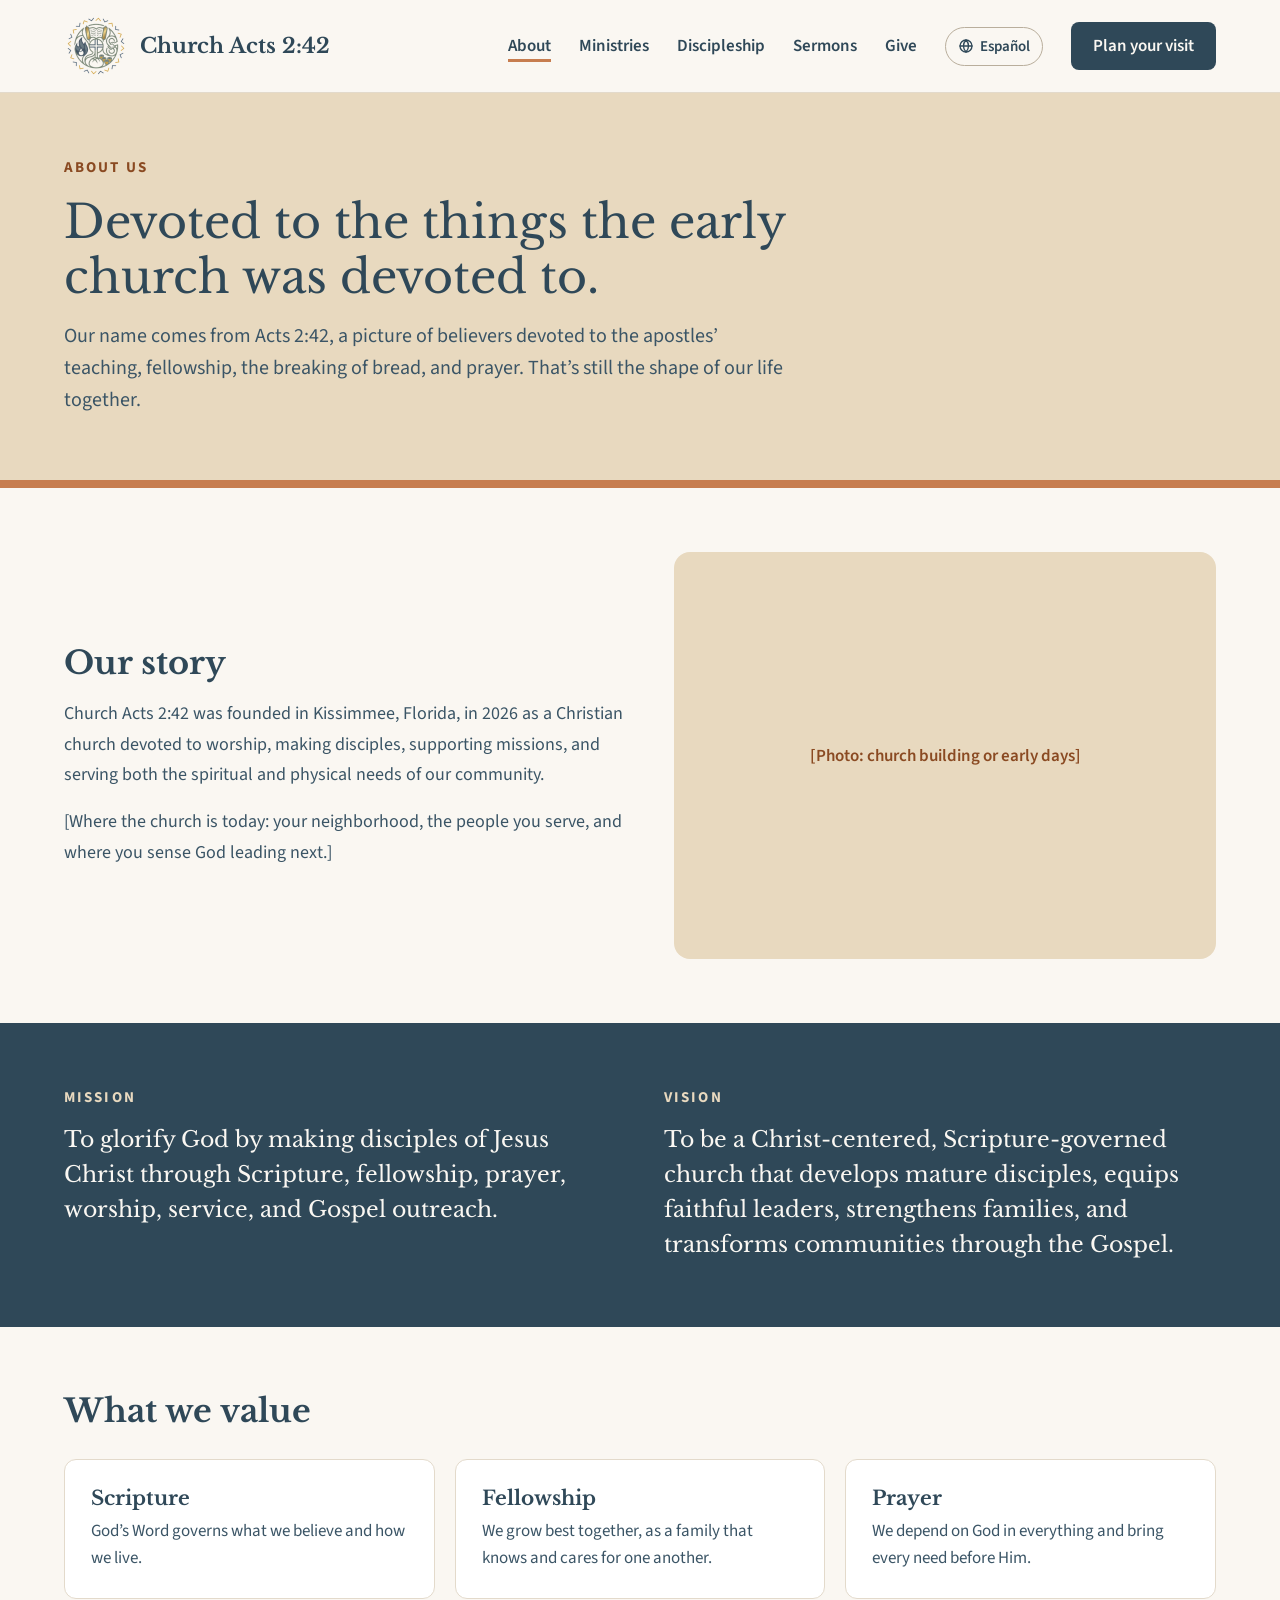
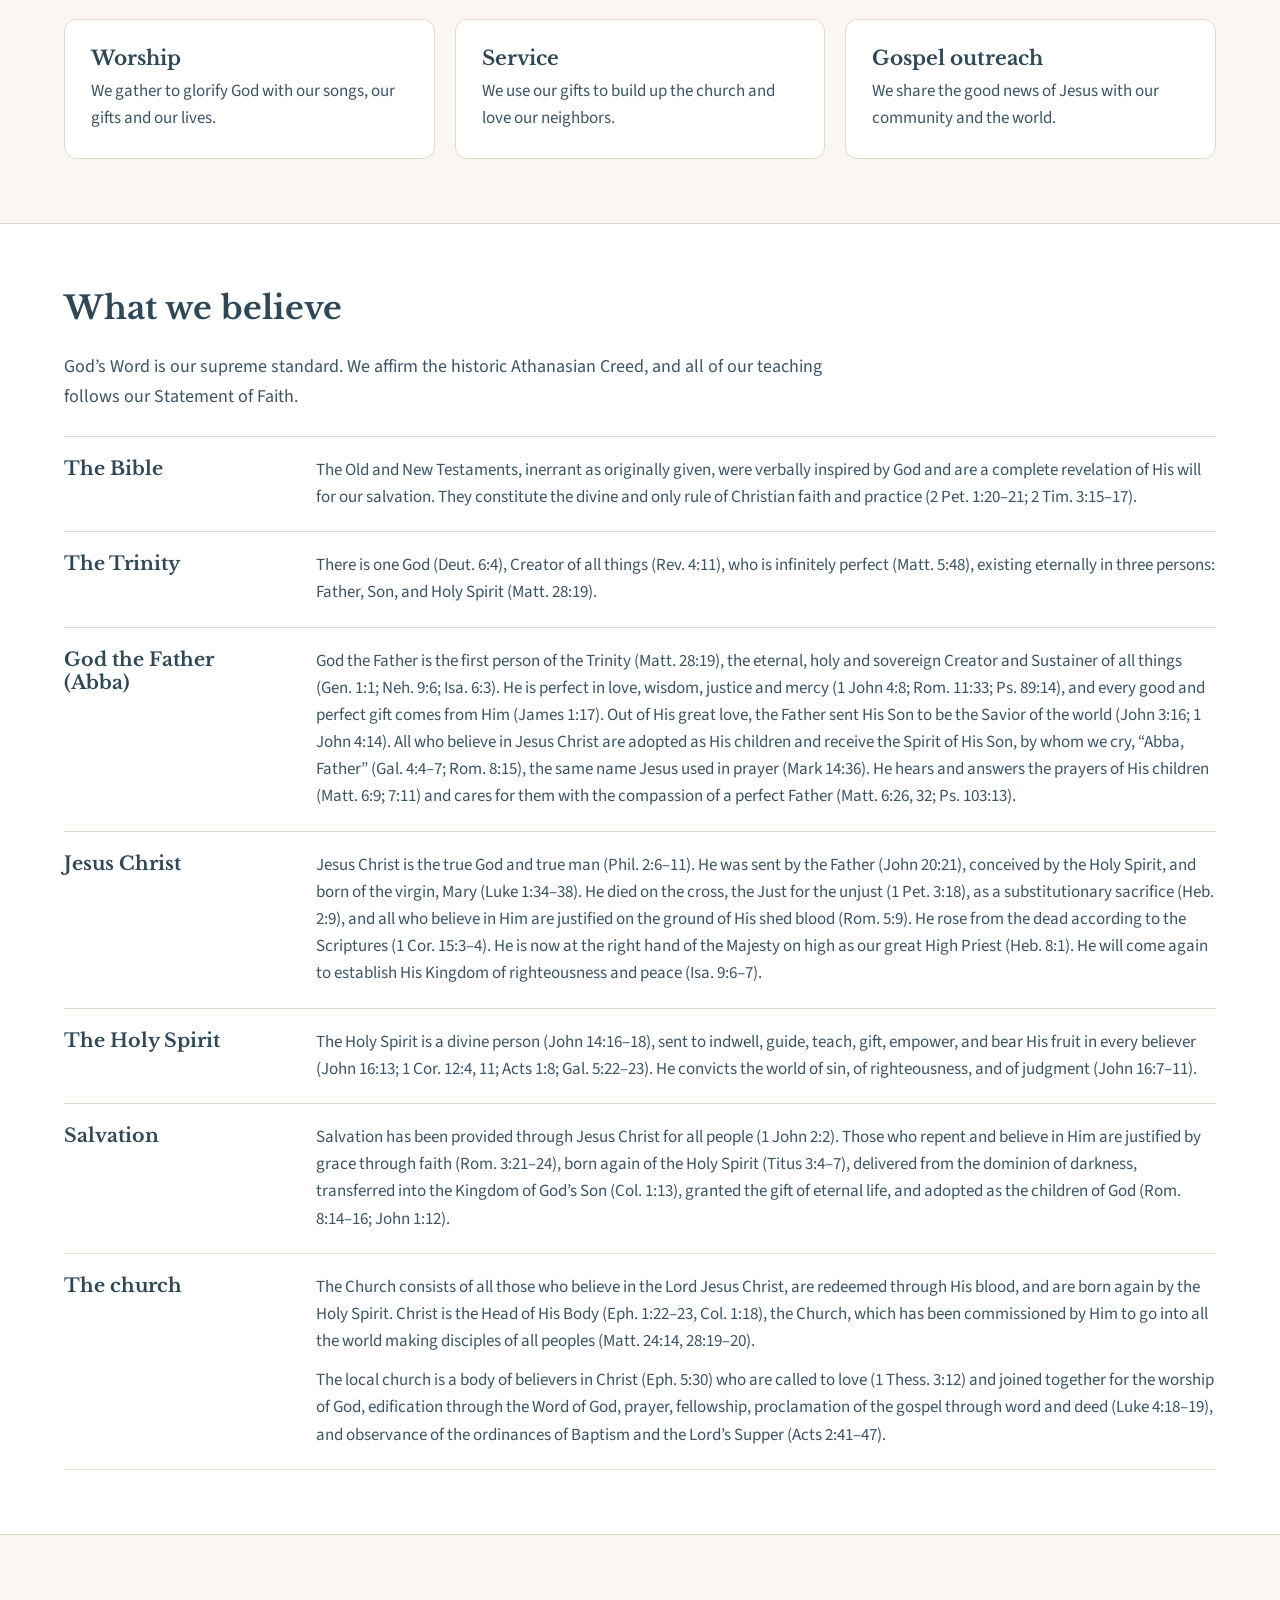
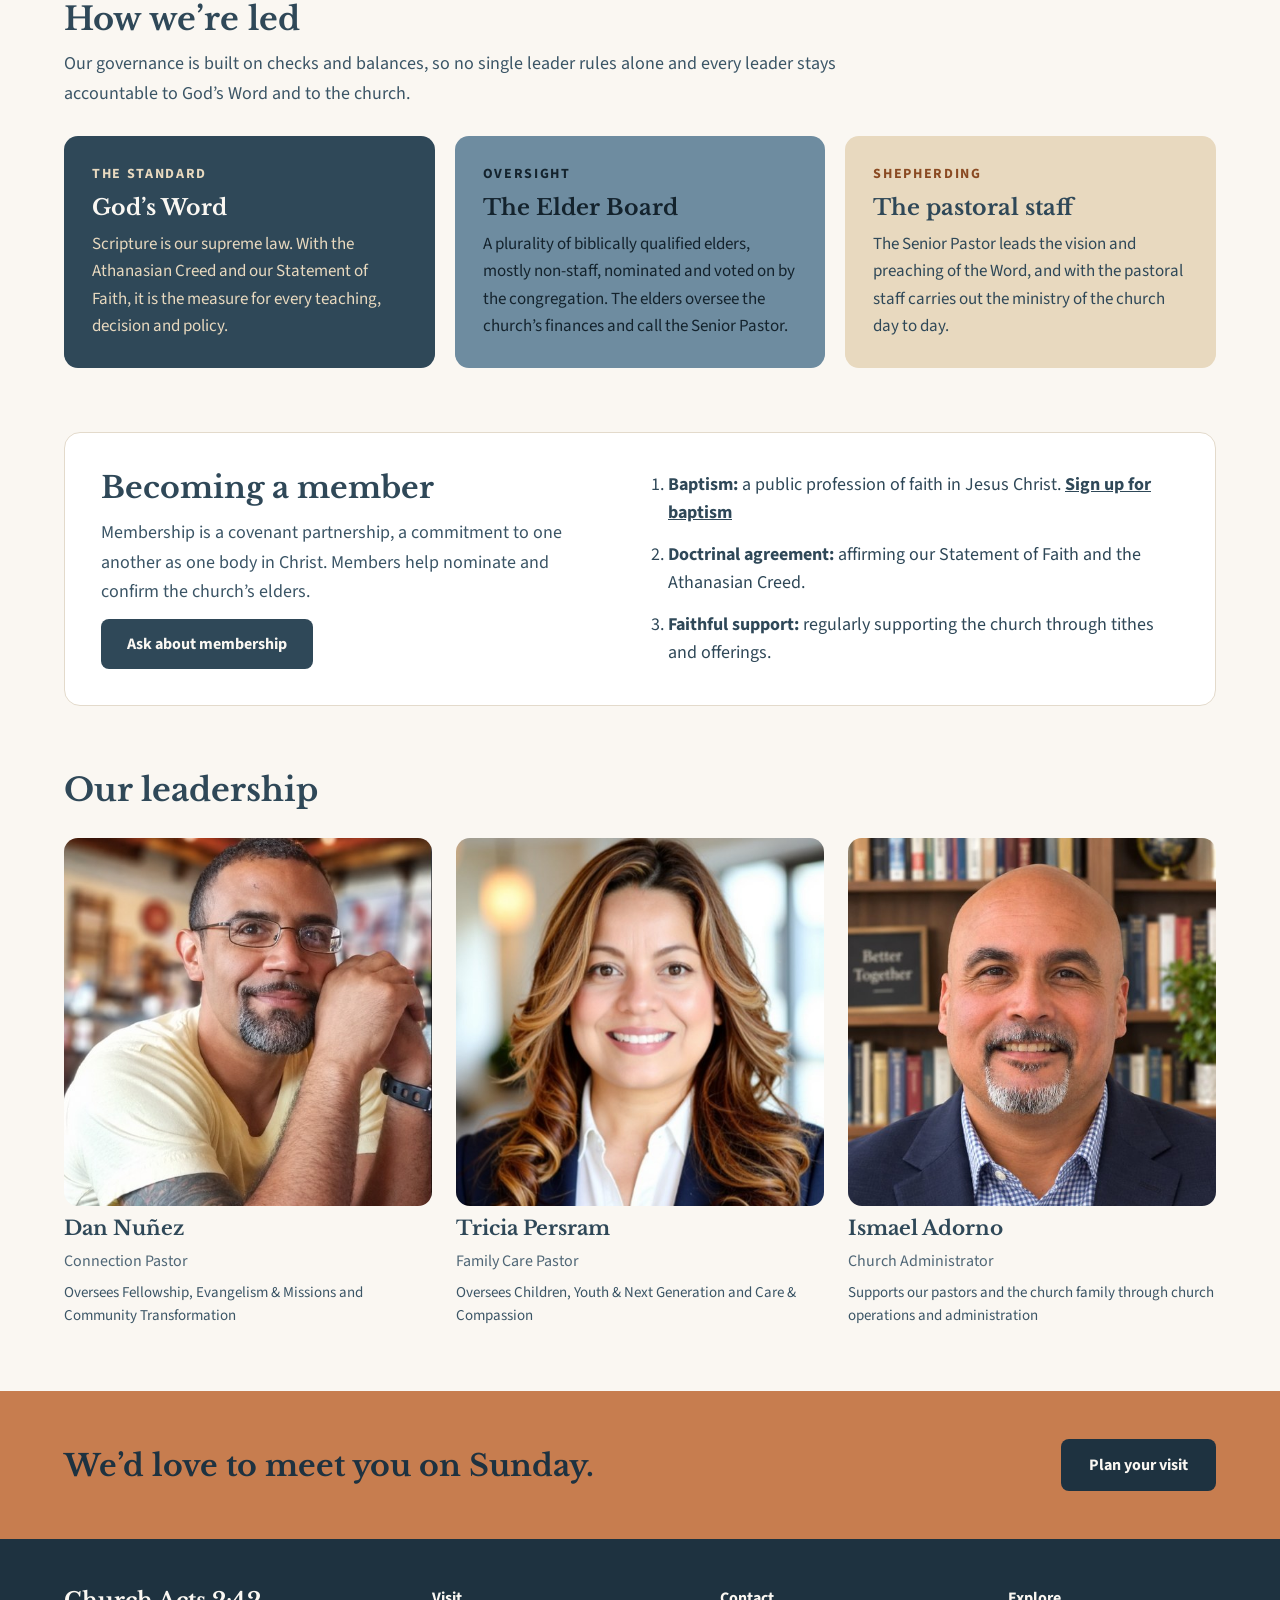
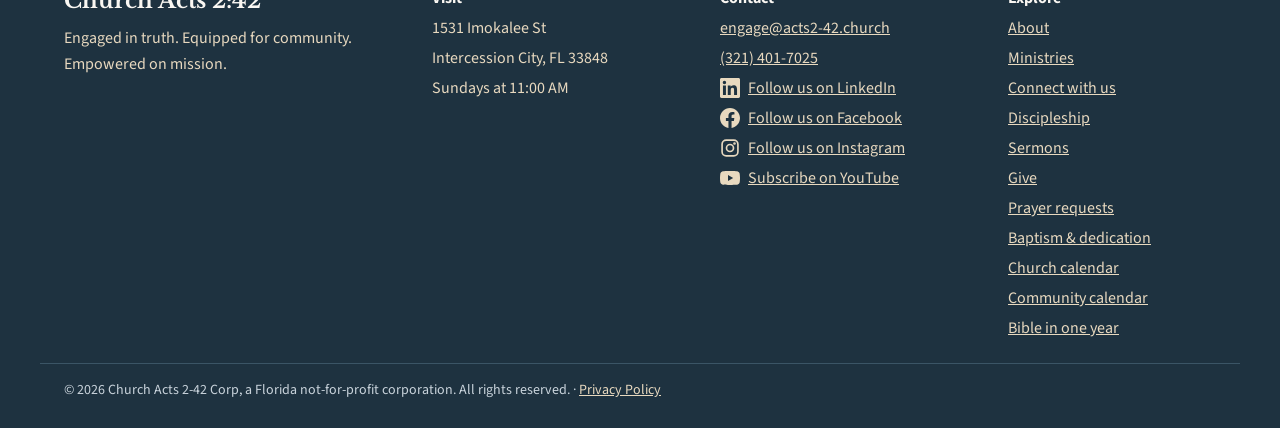
==== about.html @ d2e12adf "Add Community Calendar page with embedded Google Calendar; link from home and footers Co-Authored-By" ====
<!doctype html>
<html lang="en">
<head>
<meta charset="utf-8">
<title>About | Church Acts 2:42</title>
<meta name="viewport" content="width=device-width, initial-scale=1">
<meta name="description" content="Church Acts 2:42 is a Christ-centered, Scripture-governed church in Intercession City, Florida. Join us Sundays at 11:00 AM at 1531 Imokalee St.">
<link rel="icon" type="image/png" href="assets/logo-icon.png">
<meta property="og:title" content="Church Acts 2:42">
<meta property="og:description" content="Church Acts 2:42 is a Christ-centered, Scripture-governed church in Intercession City, Florida. Join us Sundays at 11:00 AM at 1531 Imokalee St.">
<meta property="og:image" content="https://acts2-42.church/assets/logo.png">
<link rel="stylesheet" href="https://fonts.googleapis.com/css2?family=Libre+Baskerville:ital,wght@0,400;0,700;1,400&amp;family=Source+Sans+3:wght@400;600;700&amp;display=swap">
<style>
body{margin:0;background:#FAF7F2}
a{color:#2F4858}a:hover{color:#1E3240}
</style>
<link rel="stylesheet" href="assets/site.css">

</head>
<body>
<div style="width: 100%; background: #FAF7F2; font-family: 'Source Sans 3', sans-serif; color: #2F4858">

  <header style="background: #FAF7F2; border-bottom: 1px solid #E3DACB">
    <div style="max-width: 1200px; margin: 0 auto; padding: 14px 24px; display: flex; flex-wrap: wrap; align-items: center; justify-content: space-between; gap: 16px">
      <a href="index.html" style="display: flex; align-items: center; gap: 12px; text-decoration: none">
        <img src="assets/logo-icon.png" alt="" style="width: 64px; height: 64px">
        <span style="font-family: 'Libre Baskerville', serif; font-size: 21px; font-weight: 700; color: #2F4858">Church Acts 2:42</span>
      </a>
      <nav aria-label="Main" style="display: flex; flex-wrap: wrap; align-items: center; gap: 8px 28px; font-size: 17px; font-weight: 600">
        <a href="about.html" aria-current="page" style="text-decoration: underline; text-decoration-color: #C77D4F; text-decoration-thickness: 3px; text-underline-offset: 8px; padding: 10px 0">About</a>
        <a href="ministries.html" style="text-decoration: none; padding: 10px 0">Ministries</a>
        <a href="discipleship.html" style="text-decoration: none; padding: 10px 0">Discipleship</a>
        <a href="sermons.html" style="text-decoration: none; padding: 10px 0">Sermons</a>
        <a href="give.html" style="text-decoration: none; padding: 10px 0">Give</a>
        <a href="es.html" lang="es" hreflang="es" aria-label="Ver este sitio en español" style="display: inline-flex; align-items: center; gap: 6px; text-decoration: none; padding: 8px 12px; border: 1px solid #B9AE9C; border-radius: 999px; font-size: 15px"><svg aria-hidden="true" width="16" height="16" viewBox="0 0 24 24" fill="none" stroke="#2F4858" stroke-width="2" stroke-linecap="round"><circle cx="12" cy="12" r="9"></circle><path d="M3 12h18M12 3c2.5 2.7 3.8 5.7 3.8 9s-1.3 6.3-3.8 9c-2.5-2.7-3.8-5.7-3.8-9S9.5 5.7 12 3z"></path></svg>Español</a>
        <a href="visit.html" style="text-decoration: none; background: #2F4858; color: #FAF7F2; padding: 12px 22px; border-radius: 8px">Plan your visit</a>
      </nav>
    </div>
  </header>

  <section style="background: #E8D9BF">
    <div style="max-width: 1200px; margin: 0 auto; padding: 64px 24px; display: flex; flex-direction: column; gap: 16px">
      <span style="font-size: 15px; font-weight: 700; letter-spacing: 0.14em; text-transform: uppercase; color: #8A4A22">About us</span>
      <h1 style="margin: 0; font-family: 'Libre Baskerville', serif; font-weight: 400; font-size: 46px; line-height: 1.2; max-width: 820px">Devoted to the things the early church was devoted to.</h1>
      <p style="margin: 0; font-size: 20px; line-height: 1.6; color: #3B5566; max-width: 720px">Our name comes from Acts 2:42, a picture of believers devoted to the apostles’ teaching, fellowship, the breaking of bread, and prayer. That’s still the shape of our life together.</p>
    </div>
  </section>
  <div style="height: 8px; background: #C77D4F"></div>

  <section style="max-width: 1200px; margin: 0 auto; padding: 64px 24px; display: flex; flex-wrap: wrap; gap: 48px; align-items: center">
    <div style="flex: 1 1 460px; display: flex; flex-direction: column; gap: 16px">
      <h2 style="margin: 0; font-family: 'Libre Baskerville', serif; font-size: 32px">Our story</h2>
      <p style="margin: 0; font-size: 18px; line-height: 1.7; color: #3B5566">Church Acts 2:42 was founded in Kissimmee, Florida, in 2026 as a Christian church devoted to worship, making disciples, supporting missions, and serving both the spiritual and physical needs of our community.</p>
      <p style="margin: 0; font-size: 18px; line-height: 1.7; color: #3B5566">[Where the church is today: your neighborhood, the people you serve, and where you sense God leading next.]</p>
    </div>
    <div style="flex: 1 1 440px; aspect-ratio: 4 / 3; background: #E8D9BF; border-radius: 16px; display: flex; align-items: center; justify-content: center; color: #8A4A22; font-weight: 600; font-size: 17px">[Photo: church building or early days]</div>
  </section>

  <section style="background: #2F4858">
    <div style="max-width: 1200px; margin: 0 auto; padding: 64px 24px; display: flex; flex-wrap: wrap; gap: 48px">
      <div style="flex: 1 1 440px; display: flex; flex-direction: column; gap: 14px">
        <span style="font-size: 15px; font-weight: 700; letter-spacing: 0.14em; text-transform: uppercase; color: #E8D9BF">Mission</span>
        <p style="margin: 0; font-family: 'Libre Baskerville', serif; font-size: 22px; line-height: 1.6; color: #FAF7F2">To glorify God by making disciples of Jesus Christ through Scripture, fellowship, prayer, worship, service, and Gospel outreach.</p>
      </div>
      <div style="flex: 1 1 440px; display: flex; flex-direction: column; gap: 14px">
        <span style="font-size: 15px; font-weight: 700; letter-spacing: 0.14em; text-transform: uppercase; color: #E8D9BF">Vision</span>
        <p style="margin: 0; font-family: 'Libre Baskerville', serif; font-size: 22px; line-height: 1.6; color: #FAF7F2">To be a Christ-centered, Scripture-governed church that develops mature disciples, equips faithful leaders, strengthens families, and transforms communities through the Gospel.</p>
      </div>
    </div>
  </section>

  <section style="max-width: 1200px; margin: 0 auto; padding: 64px 24px; display: flex; flex-direction: column; gap: 28px">
    <h2 style="margin: 0; font-family: 'Libre Baskerville', serif; font-size: 32px">What we value</h2>
    <div style="display: grid; grid-template-columns: repeat(auto-fit, minmax(300px, 1fr)); gap: 20px">
      <div style="background: #FFFFFF; border: 1px solid #E3DACB; border-radius: 12px; padding: 26px; display: flex; flex-direction: column; gap: 8px"><h3 style="margin: 0; font-family: 'Libre Baskerville', serif; font-size: 20px">Scripture</h3><p style="margin: 0; font-size: 17px; line-height: 1.6; color: #3B5566">God’s Word governs what we believe and how we live.</p></div>
      <div style="background: #FFFFFF; border: 1px solid #E3DACB; border-radius: 12px; padding: 26px; display: flex; flex-direction: column; gap: 8px"><h3 style="margin: 0; font-family: 'Libre Baskerville', serif; font-size: 20px">Fellowship</h3><p style="margin: 0; font-size: 17px; line-height: 1.6; color: #3B5566">We grow best together, as a family that knows and cares for one another.</p></div>
      <div style="background: #FFFFFF; border: 1px solid #E3DACB; border-radius: 12px; padding: 26px; display: flex; flex-direction: column; gap: 8px"><h3 style="margin: 0; font-family: 'Libre Baskerville', serif; font-size: 20px">Prayer</h3><p style="margin: 0; font-size: 17px; line-height: 1.6; color: #3B5566">We depend on God in everything and bring every need before Him.</p></div>
      <div style="background: #FFFFFF; border: 1px solid #E3DACB; border-radius: 12px; padding: 26px; display: flex; flex-direction: column; gap: 8px"><h3 style="margin: 0; font-family: 'Libre Baskerville', serif; font-size: 20px">Worship</h3><p style="margin: 0; font-size: 17px; line-height: 1.6; color: #3B5566">We gather to glorify God with our songs, our gifts and our lives.</p></div>
      <div style="background: #FFFFFF; border: 1px solid #E3DACB; border-radius: 12px; padding: 26px; display: flex; flex-direction: column; gap: 8px"><h3 style="margin: 0; font-family: 'Libre Baskerville', serif; font-size: 20px">Service</h3><p style="margin: 0; font-size: 17px; line-height: 1.6; color: #3B5566">We use our gifts to build up the church and love our neighbors.</p></div>
      <div style="background: #FFFFFF; border: 1px solid #E3DACB; border-radius: 12px; padding: 26px; display: flex; flex-direction: column; gap: 8px"><h3 style="margin: 0; font-family: 'Libre Baskerville', serif; font-size: 20px">Gospel outreach</h3><p style="margin: 0; font-size: 17px; line-height: 1.6; color: #3B5566">We share the good news of Jesus with our community and the world.</p></div>
    </div>
  </section>

  <section style="background: #FFFFFF; border-top: 1px solid #E3DACB; border-bottom: 1px solid #E3DACB">
    <div style="max-width: 1200px; margin: 0 auto; padding: 64px 24px; display: flex; flex-direction: column; gap: 24px">
      <h2 style="margin: 0; font-family: 'Libre Baskerville', serif; font-size: 32px">What we believe</h2>
      <p style="margin: 0; font-size: 18px; line-height: 1.65; color: #3B5566; max-width: 760px">God’s Word is our supreme standard. We affirm the historic Athanasian Creed, and all of our teaching follows our Statement of Faith.</p>
      <div style="display: flex; flex-direction: column">
        <div style="display: flex; flex-wrap: wrap; gap: 8px 32px; padding: 20px 0; border-top: 1px solid #E3DACB"><h3 style="margin: 0; flex: 0 0 220px; font-family: 'Libre Baskerville', serif; font-size: 19px">The Bible</h3><p style="margin: 0; flex: 1 1 400px; font-size: 17px; line-height: 1.6; color: #3B5566">The Old and New Testaments, inerrant as originally given, were verbally inspired by God and are a complete revelation of His will for our salvation. They constitute the divine and only rule of Christian faith and practice (2 Pet. 1:20–21; 2 Tim. 3:15–17).</p></div>
        <div style="display: flex; flex-wrap: wrap; gap: 8px 32px; padding: 20px 0; border-top: 1px solid #E3DACB"><h3 style="margin: 0; flex: 0 0 220px; font-family: 'Libre Baskerville', serif; font-size: 19px">The Trinity</h3><p style="margin: 0; flex: 1 1 400px; font-size: 17px; line-height: 1.6; color: #3B5566">There is one God (Deut. 6:4), Creator of all things (Rev. 4:11), who is infinitely perfect (Matt. 5:48), existing eternally in three persons: Father, Son, and Holy Spirit (Matt. 28:19).</p></div>
        <div style="display: flex; flex-wrap: wrap; gap: 8px 32px; padding: 20px 0; border-top: 1px solid #E3DACB"><h3 style="margin: 0; flex: 0 0 220px; font-family: 'Libre Baskerville', serif; font-size: 19px">God the Father (Abba)</h3><p style="margin: 0; flex: 1 1 400px; font-size: 17px; line-height: 1.6; color: #3B5566">God the Father is the first person of the Trinity (Matt. 28:19), the eternal, holy and sovereign Creator and Sustainer of all things (Gen. 1:1; Neh. 9:6; Isa. 6:3). He is perfect in love, wisdom, justice and mercy (1 John 4:8; Rom. 11:33; Ps. 89:14), and every good and perfect gift comes from Him (James 1:17). Out of His great love, the Father sent His Son to be the Savior of the world (John 3:16; 1 John 4:14). All who believe in Jesus Christ are adopted as His children and receive the Spirit of His Son, by whom we cry, “Abba, Father” (Gal. 4:4–7; Rom. 8:15), the same name Jesus used in prayer (Mark 14:36). He hears and answers the prayers of His children (Matt. 6:9; 7:11) and cares for them with the compassion of a perfect Father (Matt. 6:26, 32; Ps. 103:13).</p></div>
        <div style="display: flex; flex-wrap: wrap; gap: 8px 32px; padding: 20px 0; border-top: 1px solid #E3DACB"><h3 style="margin: 0; flex: 0 0 220px; font-family: 'Libre Baskerville', serif; font-size: 19px">Jesus Christ</h3><p style="margin: 0; flex: 1 1 400px; font-size: 17px; line-height: 1.6; color: #3B5566">Jesus Christ is the true God and true man (Phil. 2:6–11). He was sent by the Father (John 20:21), conceived by the Holy Spirit, and born of the virgin, Mary (Luke 1:34–38). He died on the cross, the Just for the unjust (1 Pet. 3:18), as a substitutionary sacrifice (Heb. 2:9), and all who believe in Him are justified on the ground of His shed blood (Rom. 5:9). He rose from the dead according to the Scriptures (1 Cor. 15:3–4). He is now at the right hand of the Majesty on high as our great High Priest (Heb. 8:1). He will come again to establish His Kingdom of righteousness and peace (Isa. 9:6–7).</p></div>
        <div style="display: flex; flex-wrap: wrap; gap: 8px 32px; padding: 20px 0; border-top: 1px solid #E3DACB"><h3 style="margin: 0; flex: 0 0 220px; font-family: 'Libre Baskerville', serif; font-size: 19px">The Holy Spirit</h3><p style="margin: 0; flex: 1 1 400px; font-size: 17px; line-height: 1.6; color: #3B5566">The Holy Spirit is a divine person (John 14:16–18), sent to indwell, guide, teach, gift, empower, and bear His fruit in every believer (John 16:13; 1 Cor. 12:4, 11; Acts 1:8; Gal. 5:22–23). He convicts the world of sin, of righteousness, and of judgment (John 16:7–11).</p></div>
        <div style="display: flex; flex-wrap: wrap; gap: 8px 32px; padding: 20px 0; border-top: 1px solid #E3DACB"><h3 style="margin: 0; flex: 0 0 220px; font-family: 'Libre Baskerville', serif; font-size: 19px">Salvation</h3><p style="margin: 0; flex: 1 1 400px; font-size: 17px; line-height: 1.6; color: #3B5566">Salvation has been provided through Jesus Christ for all people (1 John 2:2). Those who repent and believe in Him are justified by grace through faith (Rom. 3:21–24), born again of the Holy Spirit (Titus 3:4–7), delivered from the dominion of darkness, transferred into the Kingdom of God’s Son (Col. 1:13), granted the gift of eternal life, and adopted as the children of God (Rom. 8:14–16; John 1:12).</p></div>
        <div style="display: flex; flex-wrap: wrap; gap: 8px 32px; padding: 20px 0; border-top: 1px solid #E3DACB; border-bottom: 1px solid #E3DACB"><h3 style="margin: 0; flex: 0 0 220px; font-family: 'Libre Baskerville', serif; font-size: 19px">The church</h3><div style="flex: 1 1 400px; display: flex; flex-direction: column; gap: 12px"><p style="margin: 0; font-size: 17px; line-height: 1.6; color: #3B5566">The Church consists of all those who believe in the Lord Jesus Christ, are redeemed through His blood, and are born again by the Holy Spirit. Christ is the Head of His Body (Eph. 1:22–23, Col. 1:18), the Church, which has been commissioned by Him to go into all the world making disciples of all peoples (Matt. 24:14, 28:19–20).</p><p style="margin: 0; font-size: 17px; line-height: 1.6; color: #3B5566">The local church is a body of believers in Christ (Eph. 5:30) who are called to love (1 Thess. 3:12) and joined together for the worship of God, edification through the Word of God, prayer, fellowship, proclamation of the gospel through word and deed (Luke 4:18–19), and observance of the ordinances of Baptism and the Lord’s Supper (Acts 2:41–47).</p></div></div>
      </div>
    </div>
  </section>

  <section style="max-width: 1200px; margin: 0 auto; padding: 64px 24px 24px; display: flex; flex-direction: column; gap: 28px">
    <div style="display: flex; flex-direction: column; gap: 10px; max-width: 780px">
      <h2 style="margin: 0; font-family: 'Libre Baskerville', serif; font-size: 32px">How we’re led</h2>
      <p style="margin: 0; font-size: 18px; line-height: 1.65; color: #3B5566">Our governance is built on checks and balances, so no single leader rules alone and every leader stays accountable to God’s Word and to the church.</p>
    </div>
    <div style="display: grid; grid-template-columns: repeat(auto-fit, minmax(300px, 1fr)); gap: 20px">
      <div style="background: #2F4858; border-radius: 14px; padding: 28px; display: flex; flex-direction: column; gap: 10px">
        <span style="font-size: 14px; font-weight: 700; letter-spacing: 0.12em; text-transform: uppercase; color: #E8D9BF">The standard</span>
        <h3 style="margin: 0; font-family: 'Libre Baskerville', serif; font-size: 22px; color: #FAF7F2">God’s Word</h3>
        <p style="margin: 0; font-size: 17px; line-height: 1.6; color: #E8D9BF">Scripture is our supreme law. With the Athanasian Creed and our Statement of Faith, it is the measure for every teaching, decision and policy.</p>
      </div>
      <div style="background: #6E8CA0; border-radius: 14px; padding: 28px; display: flex; flex-direction: column; gap: 10px">
        <span style="font-size: 14px; font-weight: 700; letter-spacing: 0.12em; text-transform: uppercase; color: #14232D">Oversight</span>
        <h3 style="margin: 0; font-family: 'Libre Baskerville', serif; font-size: 22px; color: #14232D">The Elder Board</h3>
        <p style="margin: 0; font-size: 17px; line-height: 1.6; color: #14232D">A plurality of biblically qualified elders, mostly non-staff, nominated and voted on by the congregation. The elders oversee the church’s finances and call the Senior Pastor.</p>
      </div>
      <div style="background: #E8D9BF; border-radius: 14px; padding: 28px; display: flex; flex-direction: column; gap: 10px">
        <span style="font-size: 14px; font-weight: 700; letter-spacing: 0.12em; text-transform: uppercase; color: #8A4A22">Shepherding</span>
        <h3 style="margin: 0; font-family: 'Libre Baskerville', serif; font-size: 22px; color: #2F4858">The pastoral staff</h3>
        <p style="margin: 0; font-size: 17px; line-height: 1.6; color: #2F4858">The Senior Pastor leads the vision and preaching of the Word, and with the pastoral staff carries out the ministry of the church day to day.</p>
      </div>
    </div>
  </section>

  <section style="max-width: 1200px; margin: 0 auto; padding: 40px 24px 64px">
    <div style="background: #FFFFFF; border: 1px solid #E3DACB; border-radius: 16px; padding: 36px; display: flex; flex-wrap: wrap; gap: 32px 48px; align-items: center">
      <div style="flex: 1 1 340px; display: flex; flex-direction: column; gap: 12px">
        <h2 style="margin: 0; font-family: 'Libre Baskerville', serif; font-size: 30px">Becoming a member</h2>
        <p style="margin: 0; font-size: 18px; line-height: 1.65; color: #3B5566">Membership is a covenant partnership, a commitment to one another as one body in Christ. Members help nominate and confirm the church’s elders.</p>
        <div><a href="index.html" style="display: inline-block; text-decoration: none; background: #2F4858; color: #FAF7F2; font-weight: 700; padding: 14px 26px; border-radius: 8px">Ask about membership</a></div>
      </div>
      <ol style="flex: 1 1 380px; margin: 0; padding-left: 24px; display: flex; flex-direction: column; gap: 14px; font-size: 18px; line-height: 1.55">
        <li><strong>Baptism:</strong> a public profession of faith in Jesus Christ. <a href="baptism.html" style="font-weight: 700">Sign up for baptism</a></li>
        <li><strong>Doctrinal agreement:</strong> affirming our Statement of Faith and the Athanasian Creed.</li>
        <li><strong>Faithful support:</strong> regularly supporting the church through tithes and offerings.</li>
      </ol>
    </div>
  </section>

  <section style="max-width: 1200px; margin: 0 auto; padding: 0 24px 64px; display: flex; flex-direction: column; gap: 28px">
    <h2 style="margin: 0; font-family: 'Libre Baskerville', serif; font-size: 32px">Our leadership</h2>
    <div style="display: grid; grid-template-columns: repeat(auto-fit, minmax(260px, 1fr)); gap: 24px">
            <div style="display: flex; flex-direction: column; gap: 10px"><img src="assets/pastor-dan.jpg?v=2" alt="Pastor Dan Nuñez" width="535" height="535" loading="lazy" style="width: 100%; height: auto; aspect-ratio: 1 / 1; object-fit: cover; border-radius: 14px; display: block"><span style="font-family: 'Libre Baskerville', serif; font-size: 20px; font-weight: 700">Dan Nuñez</span><span style="font-size: 16px; color: #4F6676">Connection Pastor</span><span style="font-size: 15px; line-height: 1.5; color: #3B5566">Oversees Fellowship, Evangelism &amp; Missions and Community Transformation</span></div>
      <div style="display: flex; flex-direction: column; gap: 10px"><img src="assets/pastor-tricia.jpg?v=2" alt="Pastor Tricia Persram" width="535" height="535" loading="lazy" style="width: 100%; height: auto; aspect-ratio: 1 / 1; object-fit: cover; border-radius: 14px; display: block"><span style="font-family: 'Libre Baskerville', serif; font-size: 20px; font-weight: 700">Tricia Persram</span><span style="font-size: 16px; color: #4F6676">Family Care Pastor</span><span style="font-size: 15px; line-height: 1.5; color: #3B5566">Oversees Children, Youth &amp; Next Generation and Care &amp; Compassion</span></div>
      <div style="display: flex; flex-direction: column; gap: 10px"><img src="assets/admin-ismael.jpg?v=4" alt="Ismael Adorno, Church Administrator" width="535" height="535" loading="lazy" style="width: 100%; height: auto; aspect-ratio: 1 / 1; object-fit: cover; border-radius: 14px; display: block"><span style="font-family: 'Libre Baskerville', serif; font-size: 20px; font-weight: 700">Ismael Adorno</span><span style="font-size: 16px; color: #4F6676">Church Administrator</span><span style="font-size: 15px; line-height: 1.5; color: #3B5566">Supports our pastors and the church family through church operations and administration</span></div>
    </div>
  </section>

  <section style="background: #C77D4F">
    <div style="max-width: 1200px; margin: 0 auto; padding: 48px 24px; display: flex; flex-wrap: wrap; align-items: center; justify-content: space-between; gap: 24px">
      <h2 style="margin: 0; font-family: 'Libre Baskerville', serif; font-size: 30px; color: #1E3240">We’d love to meet you on Sunday.</h2>
      <a href="visit.html" style="text-decoration: none; background: #1E3240; color: #FAF7F2; font-weight: 700; padding: 15px 28px; border-radius: 8px">Plan your visit</a>
    </div>
  </section>

  <footer style="background: #1E3240; color: #E8D9BF">
    <div style="max-width: 1200px; margin: 0 auto; padding: 48px 24px 24px; display: flex; flex-wrap: wrap; gap: 40px; justify-content: space-between">
      <div style="flex: 1 1 280px; display: flex; flex-direction: column; gap: 12px">
        <span style="font-family: 'Libre Baskerville', serif; font-size: 22px; font-weight: 700; color: #FAF7F2">Church Acts 2:42</span>
        <span style="font-size: 16px; line-height: 1.6">Engaged in truth. Equipped for community. Empowered on mission.</span>
      </div>
      <div style="flex: 1 1 200px; display: flex; flex-direction: column; gap: 8px; font-size: 16px">
        <span style="font-weight: 700; color: #FAF7F2">Visit</span><span>1531 Imokalee St</span><span>Intercession City, FL 33848</span><span>Sundays at 11:00 AM</span>
      </div>
      <div style="flex: 1 1 200px; display: flex; flex-direction: column; gap: 8px; font-size: 16px">
        <span style="font-weight: 700; color: #FAF7F2">Contact</span><a href="mailto:engage@acts2-42.church" style="color: #E8D9BF">engage@acts2-42.church</a><a href="tel:+13214017025" style="color: #E8D9BF">(321) 401-7025</a><a href="https://www.linkedin.com/company/church-acts-2-42/" target="_blank" rel="noopener" style="display: inline-flex; align-items: center; gap: 8px; color: #E8D9BF"><svg aria-hidden="true" width="20" height="20" viewBox="0 0 24 24" fill="#E8D9BF"><path d="M20.45 20.45h-3.56v-5.57c0-1.33-.02-3.04-1.85-3.04-1.86 0-2.14 1.45-2.14 2.94v5.67H9.34V9h3.42v1.56h.05c.48-.9 1.64-1.85 3.37-1.85 3.6 0 4.27 2.37 4.27 5.46v6.28zM5.34 7.43a2.06 2.06 0 1 1 0-4.13 2.06 2.06 0 0 1 0 4.13zM7.12 20.45H3.56V9h3.56v11.45zM22.22 0H1.77C.79 0 0 .77 0 1.73v20.54C0 23.23.79 24 1.77 24h20.45c.98 0 1.78-.77 1.78-1.73V1.73C24 .77 23.2 0 22.22 0z"/></svg>Follow us on LinkedIn</a><a href="https://www.facebook.com/profile.php?id=61595333942653" target="_blank" rel="noopener" style="display: inline-flex; align-items: center; gap: 8px; color: #E8D9BF"><svg aria-hidden="true" width="20" height="20" viewBox="0 0 24 24" fill="#E8D9BF"><path d="M24 12.07C24 5.41 18.63 0 12 0S0 5.4 0 12.07C0 18.1 4.39 23.1 10.13 24v-8.44H7.08v-3.49h3.04V9.41c0-3.02 1.8-4.7 4.54-4.7 1.31 0 2.68.24 2.68.24v2.97h-1.5c-1.5 0-1.96.93-1.96 1.89v2.26h3.32l-.53 3.5h-2.8V24C19.62 23.1 24 18.1 24 12.07z"/></svg>Follow us on Facebook</a><a href="https://www.instagram.com/churchactz242/" target="_blank" rel="noopener" style="display: inline-flex; align-items: center; gap: 8px; color: #E8D9BF"><svg aria-hidden="true" width="20" height="20" viewBox="0 0 24 24" fill="none" stroke="#E8D9BF" stroke-width="2" stroke-linecap="round" stroke-linejoin="round"><rect x="2.5" y="2.5" width="19" height="19" rx="5"/><circle cx="12" cy="12" r="4.2"/><circle cx="17.4" cy="6.6" r="0.6" fill="#E8D9BF"/></svg>Follow us on Instagram</a><a href="https://www.youtube.com/@Acts2-42.church" target="_blank" rel="noopener" style="display: inline-flex; align-items: center; gap: 8px; color: #E8D9BF"><svg aria-hidden="true" width="20" height="20" viewBox="0 0 24 24" fill="#E8D9BF"><path d="M23.5 6.2a3 3 0 0 0-2.1-2.1C19.5 3.6 12 3.6 12 3.6s-7.5 0-9.4.5A3 3 0 0 0 .5 6.2 31 31 0 0 0 0 12a31 31 0 0 0 .5 5.8 3 3 0 0 0 2.1 2.1c1.9.5 9.4.5 9.4.5s7.5 0 9.4-.5a3 3 0 0 0 2.1-2.1A31 31 0 0 0 24 12a31 31 0 0 0-.5-5.8zM9.6 15.6V8.4l6.2 3.6-6.2 3.6z"/></svg>Subscribe on YouTube</a>
      </div>
      <nav aria-label="Footer" style="flex: 1 1 160px; display: flex; flex-direction: column; gap: 8px; font-size: 16px">
        <span style="font-weight: 700; color: #FAF7F2">Explore</span>
        <a href="about.html" style="color: #E8D9BF">About</a>
        <a href="ministries.html" style="color: #E8D9BF">Ministries</a>
        <a href="connect.html" style="color: #E8D9BF">Connect with us</a>
        <a href="discipleship.html" style="color: #E8D9BF">Discipleship</a>
        <a href="sermons.html" style="color: #E8D9BF">Sermons</a>
        <a href="give.html" style="color: #E8D9BF">Give</a>
        <a href="index.html#prayer" style="color: #E8D9BF">Prayer requests</a>
        <a href="baptism.html" style="color: #E8D9BF">Baptism &amp; dedication</a>
        <a href="https://church-acts-2-42-corp-546169.churchcenter.com/calendar" target="_blank" rel="noopener" style="color: #E8D9BF">Church calendar</a>
        <a href="calendar.html" style="color: #E8D9BF">Community calendar</a>
        <a href="bible-plan.html" style="color: #E8D9BF">Bible in one year</a>
      </nav>
    </div>
    <div style="max-width: 1200px; margin: 0 auto; padding: 16px 24px 28px; border-top: 1px solid #3B5566; font-size: 14px; color: #C9D3DB">© 2026 Church Acts 2-42 Corp, a Florida not-for-profit corporation. All rights reserved. · <a href="privacy.html" style="color: #E8D9BF">Privacy Policy</a></div>
  </footer>
</div>
<script src="assets/site.js"></script>
</body>
</html>
---- assets/site.css ----
*, *::before, *::after { box-sizing: border-box; }
html { scroll-behavior: smooth; }
img { max-width: 100%; }
[hidden] { display: none !important; }
a:focus-visible, button:focus-visible, input:focus-visible, textarea:focus-visible, select:focus-visible {
  outline: 3px solid #C77D4F;
  outline-offset: 2px;
}
.choice {
  font: inherit; font-weight: 700; padding: 12px 22px; border-radius: 999px; cursor: pointer;
  background: #FFFFFF; color: #2F4858; border: 2px solid #B9AE9C;
}
.choice[aria-pressed="true"] { background: #2F4858; color: #FAF7F2; border-color: #2F4858; }
.form-note { margin: 0; font-size: 15px; line-height: 1.5; opacity: 0.85; }
@media (max-width: 640px) {
  h1 { font-size: 34px !important; }
  h2 { font-size: 26px !important; }
}
button.pray {
  align-self: flex-start; display: inline-flex; align-items: center; gap: 8px; font: inherit; font-weight: 700; font-size: 16px;
  padding: 10px 16px; border-radius: 999px; cursor: pointer; background: #FFFFFF; color: #2F4858; border: 2px solid #E3DACB;
}
button.pray[aria-pressed="true"] { background: #F6E3D6; color: #8A4A22; border-color: #C77D4F; }
details.mdir > summary::-webkit-details-marker { display: none; }
details.mdir > summary::marker { content: ""; }
details.mdir .mdir-chev { transition: transform 0.2s ease; }
details.mdir[open] .mdir-chev { transform: rotate(180deg); }
details.mdir > summary:focus-visible { outline: 3px solid #C77D4F; outline-offset: -3px; }

/* Interest group cards: description shows on hover (mouse) or tap (touch) */
.grp .grp-desc { display: none; }
.grp .grp-chev { transition: transform 0.2s ease; }
.grp.open .grp-desc { display: block; }
.grp.open .grp-chev { transform: rotate(180deg); }
@media (hover: hover) and (pointer: fine) {
  .grp.hover-open .grp-desc, .grp:focus-visible .grp-desc { display: block; }
  .grp.hover-open .grp-chev, .grp:focus-visible .grp-chev { transform: rotate(180deg); }
  .grp:hover { background: #F3EBDD !important; }
}
.grp:focus-visible { outline: 3px solid #C77D4F; outline-offset: 2px; }

/* Interest group cards collapse; click/tap the heading to open */
details.igroup > summary::-webkit-details-marker { display: none; }
details.igroup > summary::marker { content: ""; }
details.igroup .ig-chev { transition: transform 0.2s ease; }
details.igroup[open] .ig-chev { transform: rotate(180deg); }
details.igroup > summary:hover { filter: brightness(1.06); }
details.igroup > summary:focus-visible { outline: 3px solid #C77D4F; outline-offset: -3px; }
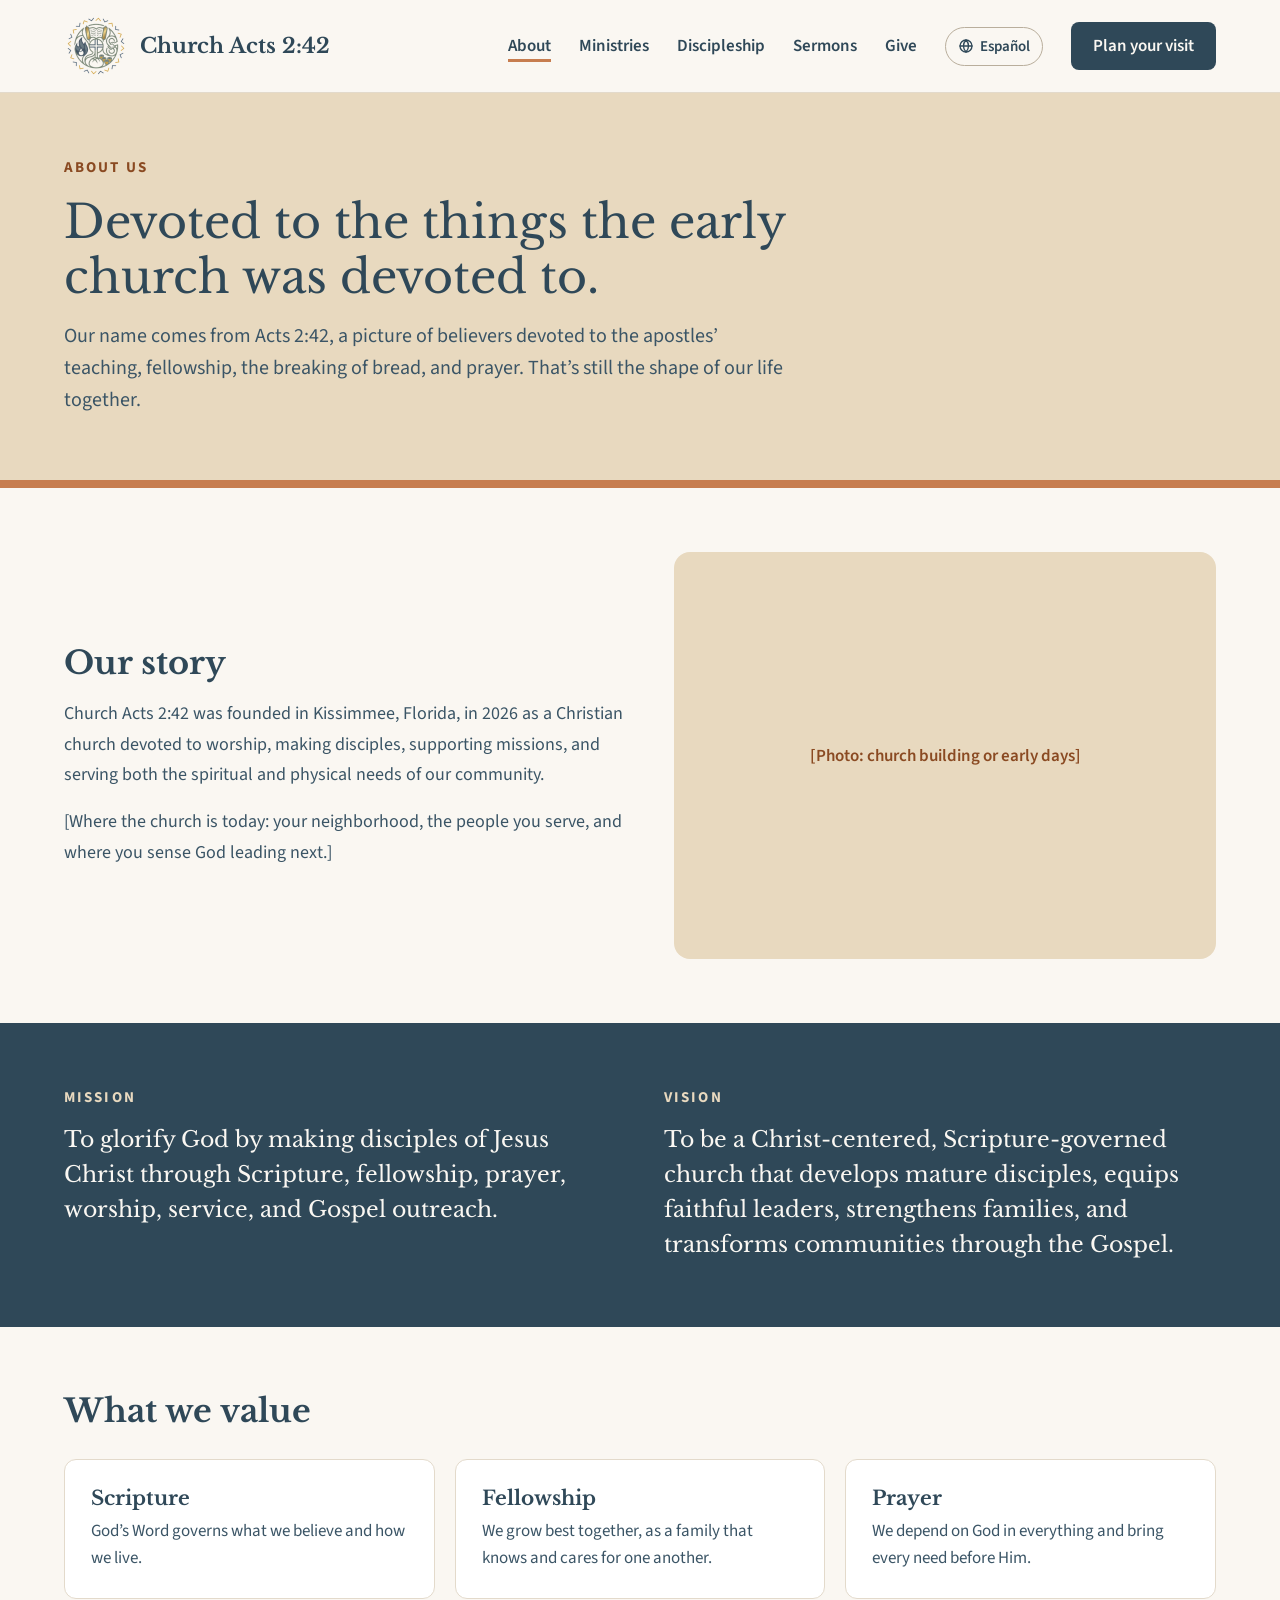
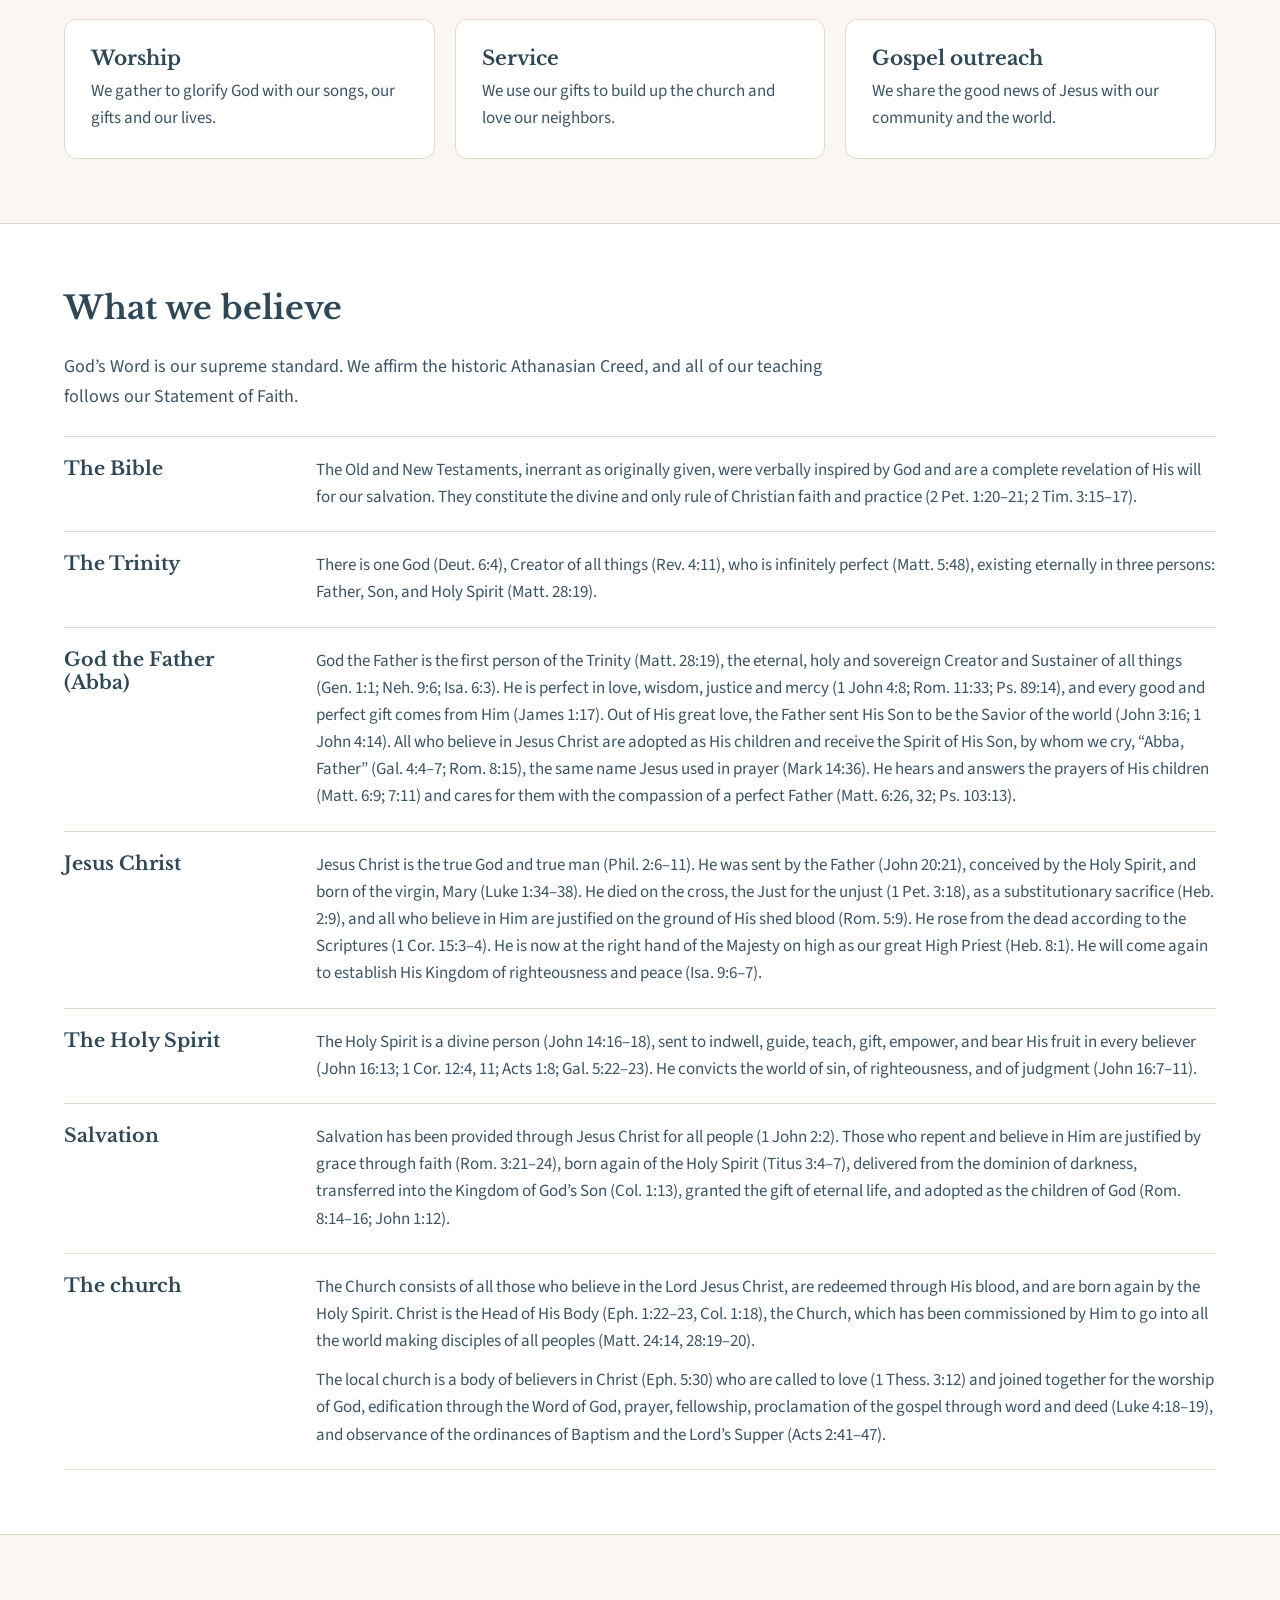
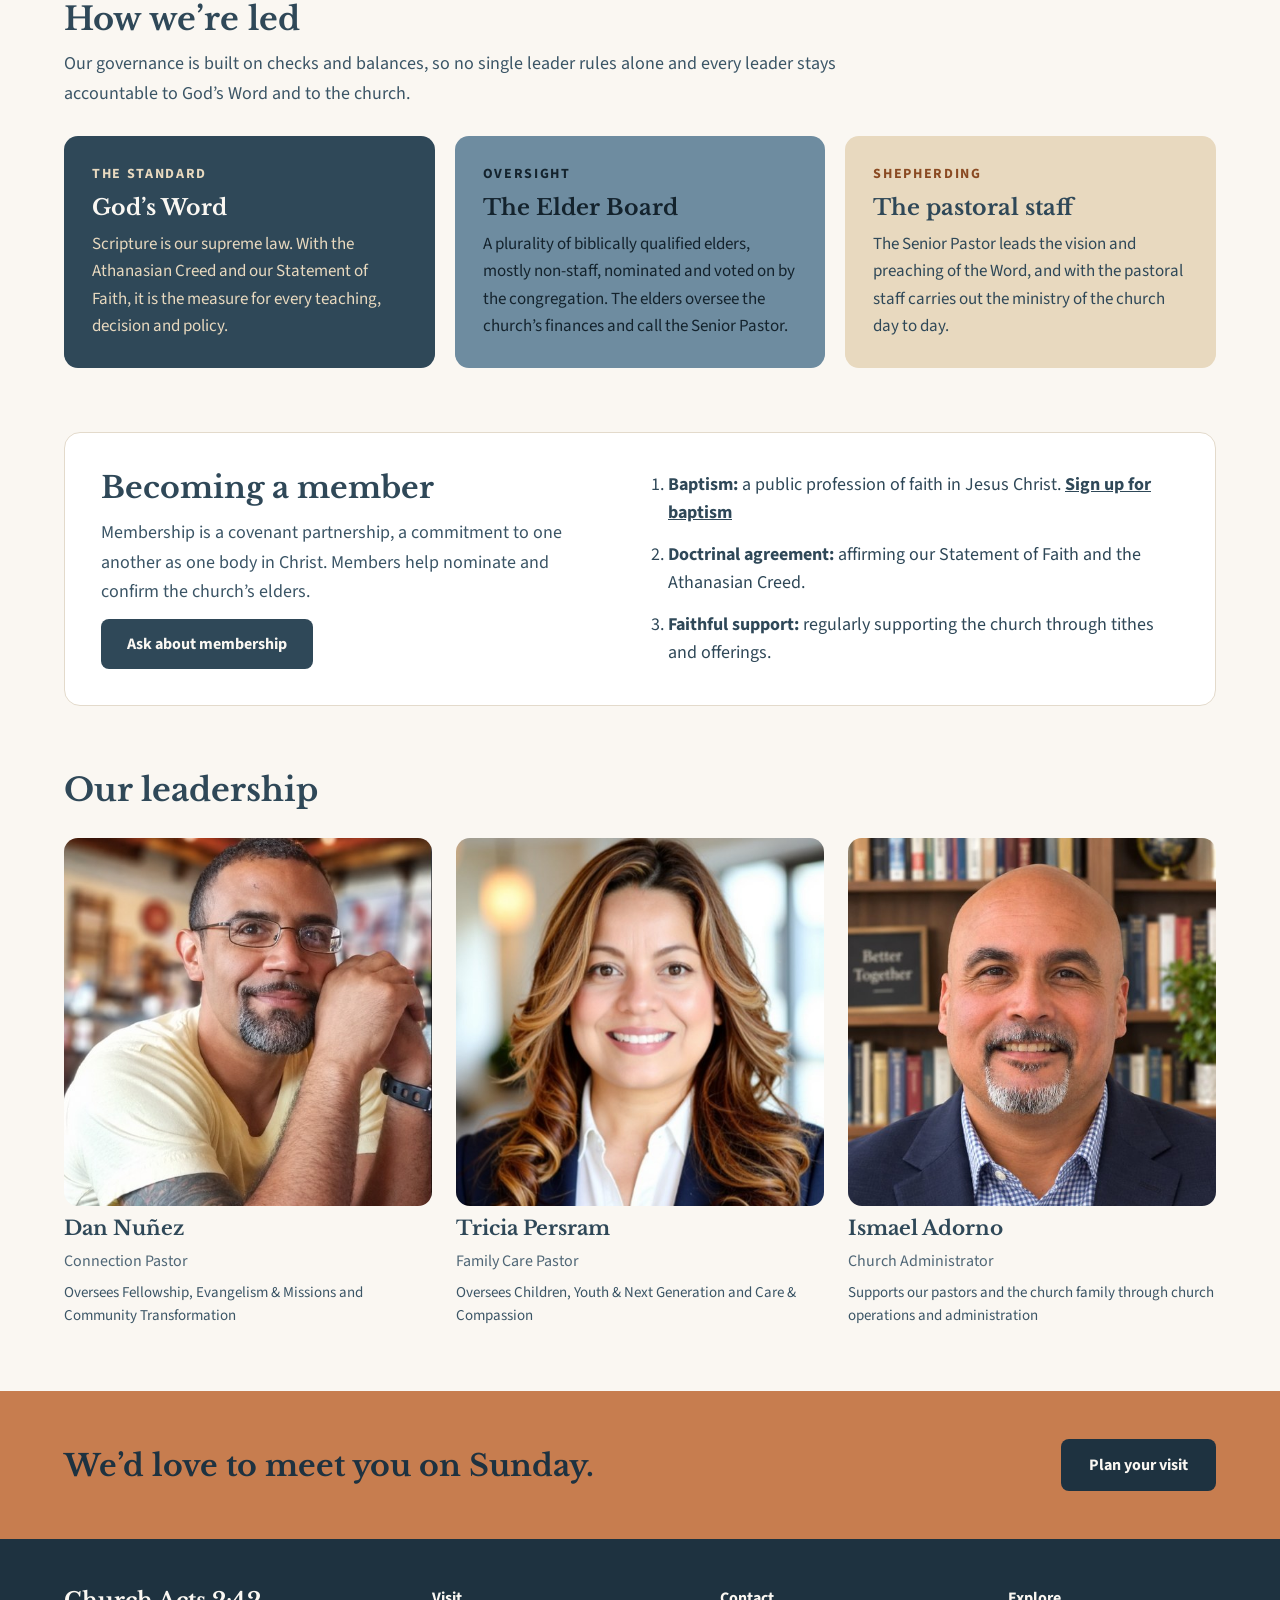
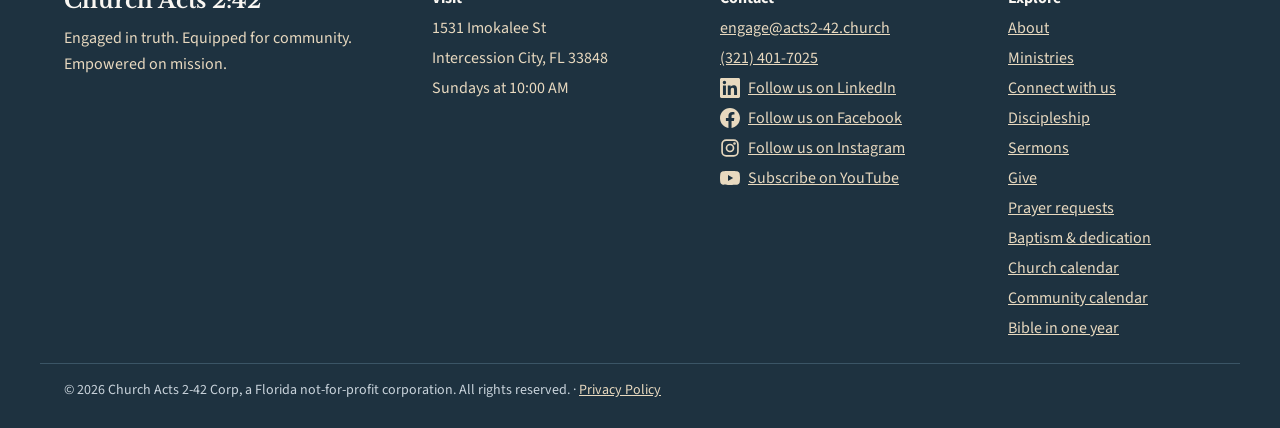
==== commit a191b972: "Christmas Service Dec 25 6 PM; first Sunday Jan 3, 2027; Sundays now 10:00 AM (EN/ES) Co-Authored-By" ====
--- a/about.html
+++ b/about.html
@@ -4,10 +4,10 @@
 <meta charset="utf-8">
 <title>About | Church Acts 2:42</title>
 <meta name="viewport" content="width=device-width, initial-scale=1">
-<meta name="description" content="Church Acts 2:42 is a Christ-centered, Scripture-governed church in Intercession City, Florida. Join us Sundays at 11:00 AM at 1531 Imokalee St.">
+<meta name="description" content="Church Acts 2:42 is a Christ-centered, Scripture-governed church in Intercession City, Florida. Join us Sundays at 10:00 AM at 1531 Imokalee St.">
 <link rel="icon" type="image/png" href="assets/logo-icon.png">
 <meta property="og:title" content="Church Acts 2:42">
-<meta property="og:description" content="Church Acts 2:42 is a Christ-centered, Scripture-governed church in Intercession City, Florida. Join us Sundays at 11:00 AM at 1531 Imokalee St.">
+<meta property="og:description" content="Church Acts 2:42 is a Christ-centered, Scripture-governed church in Intercession City, Florida. Join us Sundays at 10:00 AM at 1531 Imokalee St.">
 <meta property="og:image" content="https://acts2-42.church/assets/logo.png">
 <link rel="stylesheet" href="https://fonts.googleapis.com/css2?family=Libre+Baskerville:ital,wght@0,400;0,700;1,400&amp;family=Source+Sans+3:wght@400;600;700&amp;display=swap">
 <style>
@@ -159,7 +159,7 @@
         <span style="font-size: 16px; line-height: 1.6">Engaged in truth. Equipped for community. Empowered on mission.</span>
       </div>
       <div style="flex: 1 1 200px; display: flex; flex-direction: column; gap: 8px; font-size: 16px">
-        <span style="font-weight: 700; color: #FAF7F2">Visit</span><span>1531 Imokalee St</span><span>Intercession City, FL 33848</span><span>Sundays at 11:00 AM</span>
+        <span style="font-weight: 700; color: #FAF7F2">Visit</span><span>1531 Imokalee St</span><span>Intercession City, FL 33848</span><span>Sundays at 10:00 AM</span>
       </div>
       <div style="flex: 1 1 200px; display: flex; flex-direction: column; gap: 8px; font-size: 16px">
         <span style="font-weight: 700; color: #FAF7F2">Contact</span><a href="mailto:engage@acts2-42.church" style="color: #E8D9BF">engage@acts2-42.church</a><a href="tel:+13214017025" style="color: #E8D9BF">(321) 401-7025</a><a href="https://www.linkedin.com/company/church-acts-2-42/" target="_blank" rel="noopener" style="display: inline-flex; align-items: center; gap: 8px; color: #E8D9BF"><svg aria-hidden="true" width="20" height="20" viewBox="0 0 24 24" fill="#E8D9BF"><path d="M20.45 20.45h-3.56v-5.57c0-1.33-.02-3.04-1.85-3.04-1.86 0-2.14 1.45-2.14 2.94v5.67H9.34V9h3.42v1.56h.05c.48-.9 1.64-1.85 3.37-1.85 3.6 0 4.27 2.37 4.27 5.46v6.28zM5.34 7.43a2.06 2.06 0 1 1 0-4.13 2.06 2.06 0 0 1 0 4.13zM7.12 20.45H3.56V9h3.56v11.45zM22.22 0H1.77C.79 0 0 .77 0 1.73v20.54C0 23.23.79 24 1.77 24h20.45c.98 0 1.78-.77 1.78-1.73V1.73C24 .77 23.2 0 22.22 0z"/></svg>Follow us on LinkedIn</a><a href="https://www.facebook.com/profile.php?id=61595333942653" target="_blank" rel="noopener" style="display: inline-flex; align-items: center; gap: 8px; color: #E8D9BF"><svg aria-hidden="true" width="20" height="20" viewBox="0 0 24 24" fill="#E8D9BF"><path d="M24 12.07C24 5.41 18.63 0 12 0S0 5.4 0 12.07C0 18.1 4.39 23.1 10.13 24v-8.44H7.08v-3.49h3.04V9.41c0-3.02 1.8-4.7 4.54-4.7 1.31 0 2.68.24 2.68.24v2.97h-1.5c-1.5 0-1.96.93-1.96 1.89v2.26h3.32l-.53 3.5h-2.8V24C19.62 23.1 24 18.1 24 12.07z"/></svg>Follow us on Facebook</a><a href="https://www.instagram.com/churchactz242/" target="_blank" rel="noopener" style="display: inline-flex; align-items: center; gap: 8px; color: #E8D9BF"><svg aria-hidden="true" width="20" height="20" viewBox="0 0 24 24" fill="none" stroke="#E8D9BF" stroke-width="2" stroke-linecap="round" stroke-linejoin="round"><rect x="2.5" y="2.5" width="19" height="19" rx="5"/><circle cx="12" cy="12" r="4.2"/><circle cx="17.4" cy="6.6" r="0.6" fill="#E8D9BF"/></svg>Follow us on Instagram</a><a href="https://www.youtube.com/@Acts2-42.church" target="_blank" rel="noopener" style="display: inline-flex; align-items: center; gap: 8px; color: #E8D9BF"><svg aria-hidden="true" width="20" height="20" viewBox="0 0 24 24" fill="#E8D9BF"><path d="M23.5 6.2a3 3 0 0 0-2.1-2.1C19.5 3.6 12 3.6 12 3.6s-7.5 0-9.4.5A3 3 0 0 0 .5 6.2 31 31 0 0 0 0 12a31 31 0 0 0 .5 5.8 3 3 0 0 0 2.1 2.1c1.9.5 9.4.5 9.4.5s7.5 0 9.4-.5a3 3 0 0 0 2.1-2.1A31 31 0 0 0 24 12a31 31 0 0 0-.5-5.8zM9.6 15.6V8.4l6.2 3.6-6.2 3.6z"/></svg>Subscribe on YouTube</a>
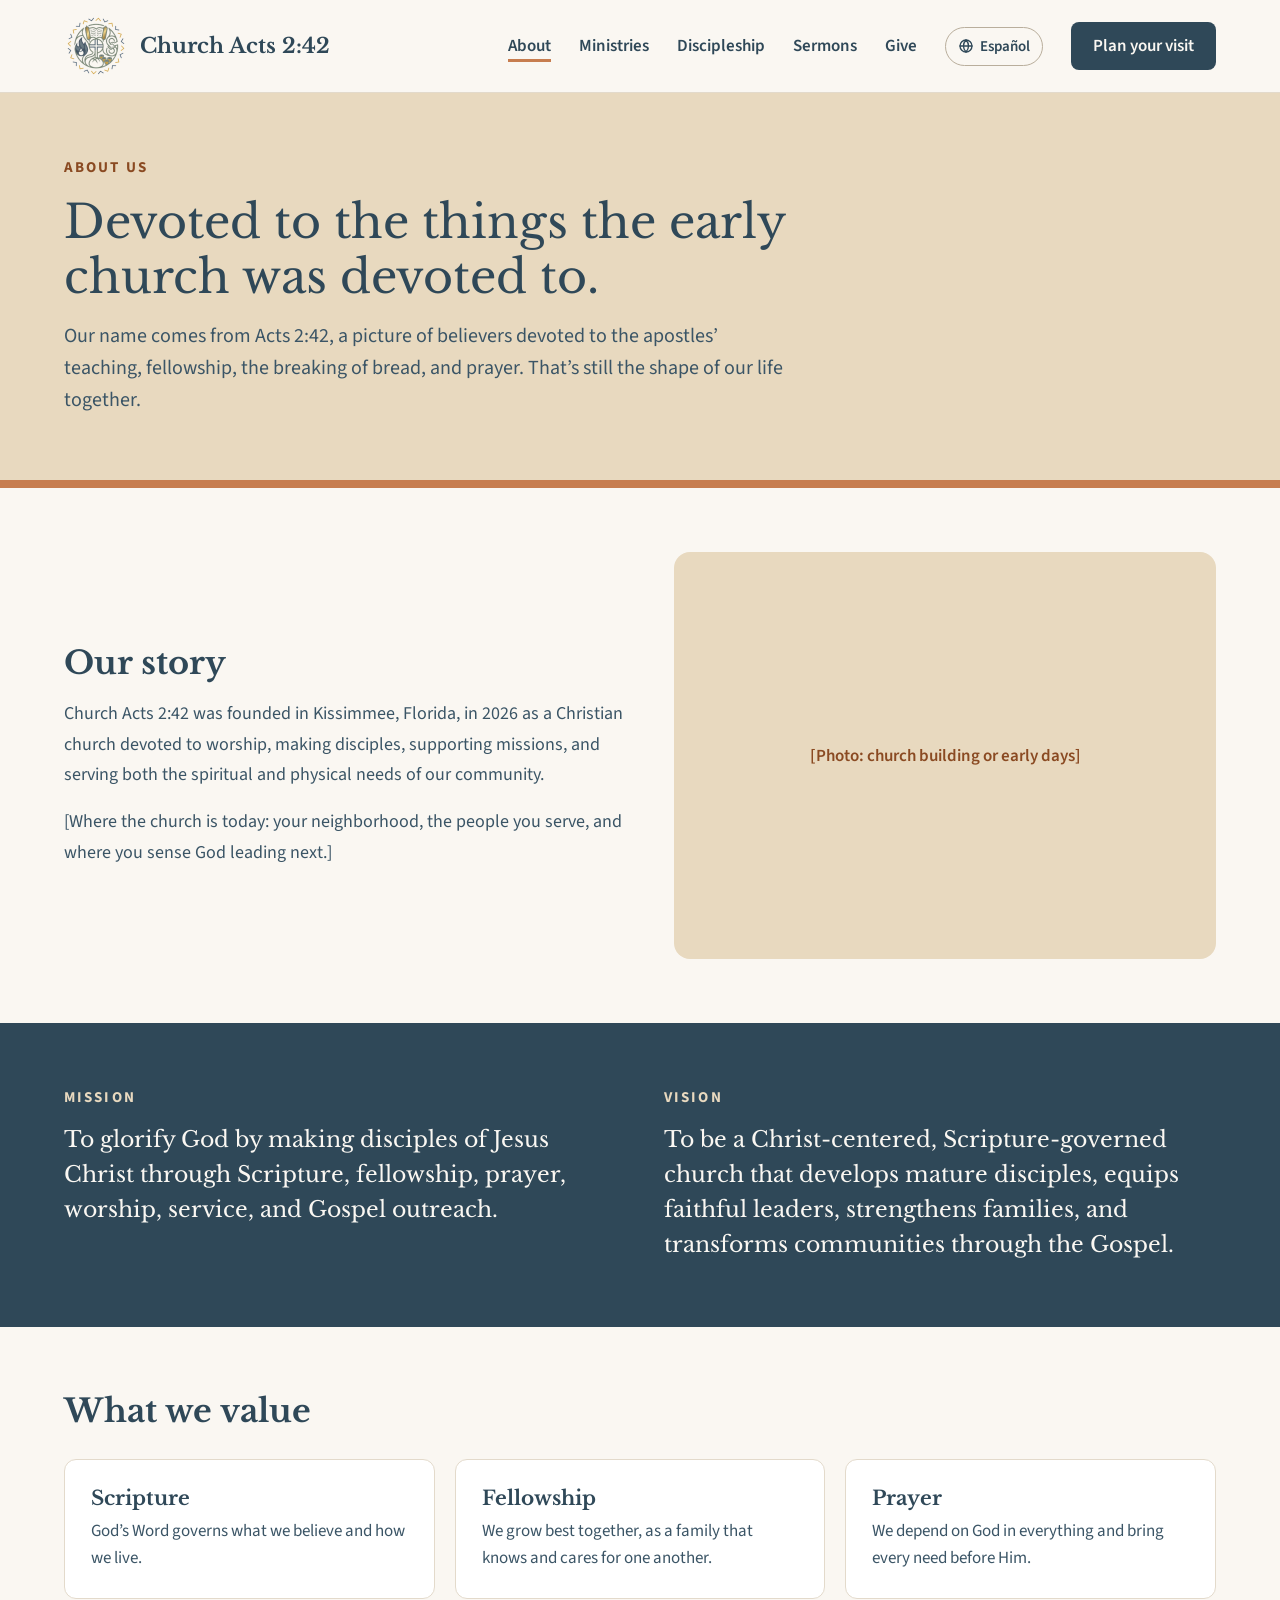
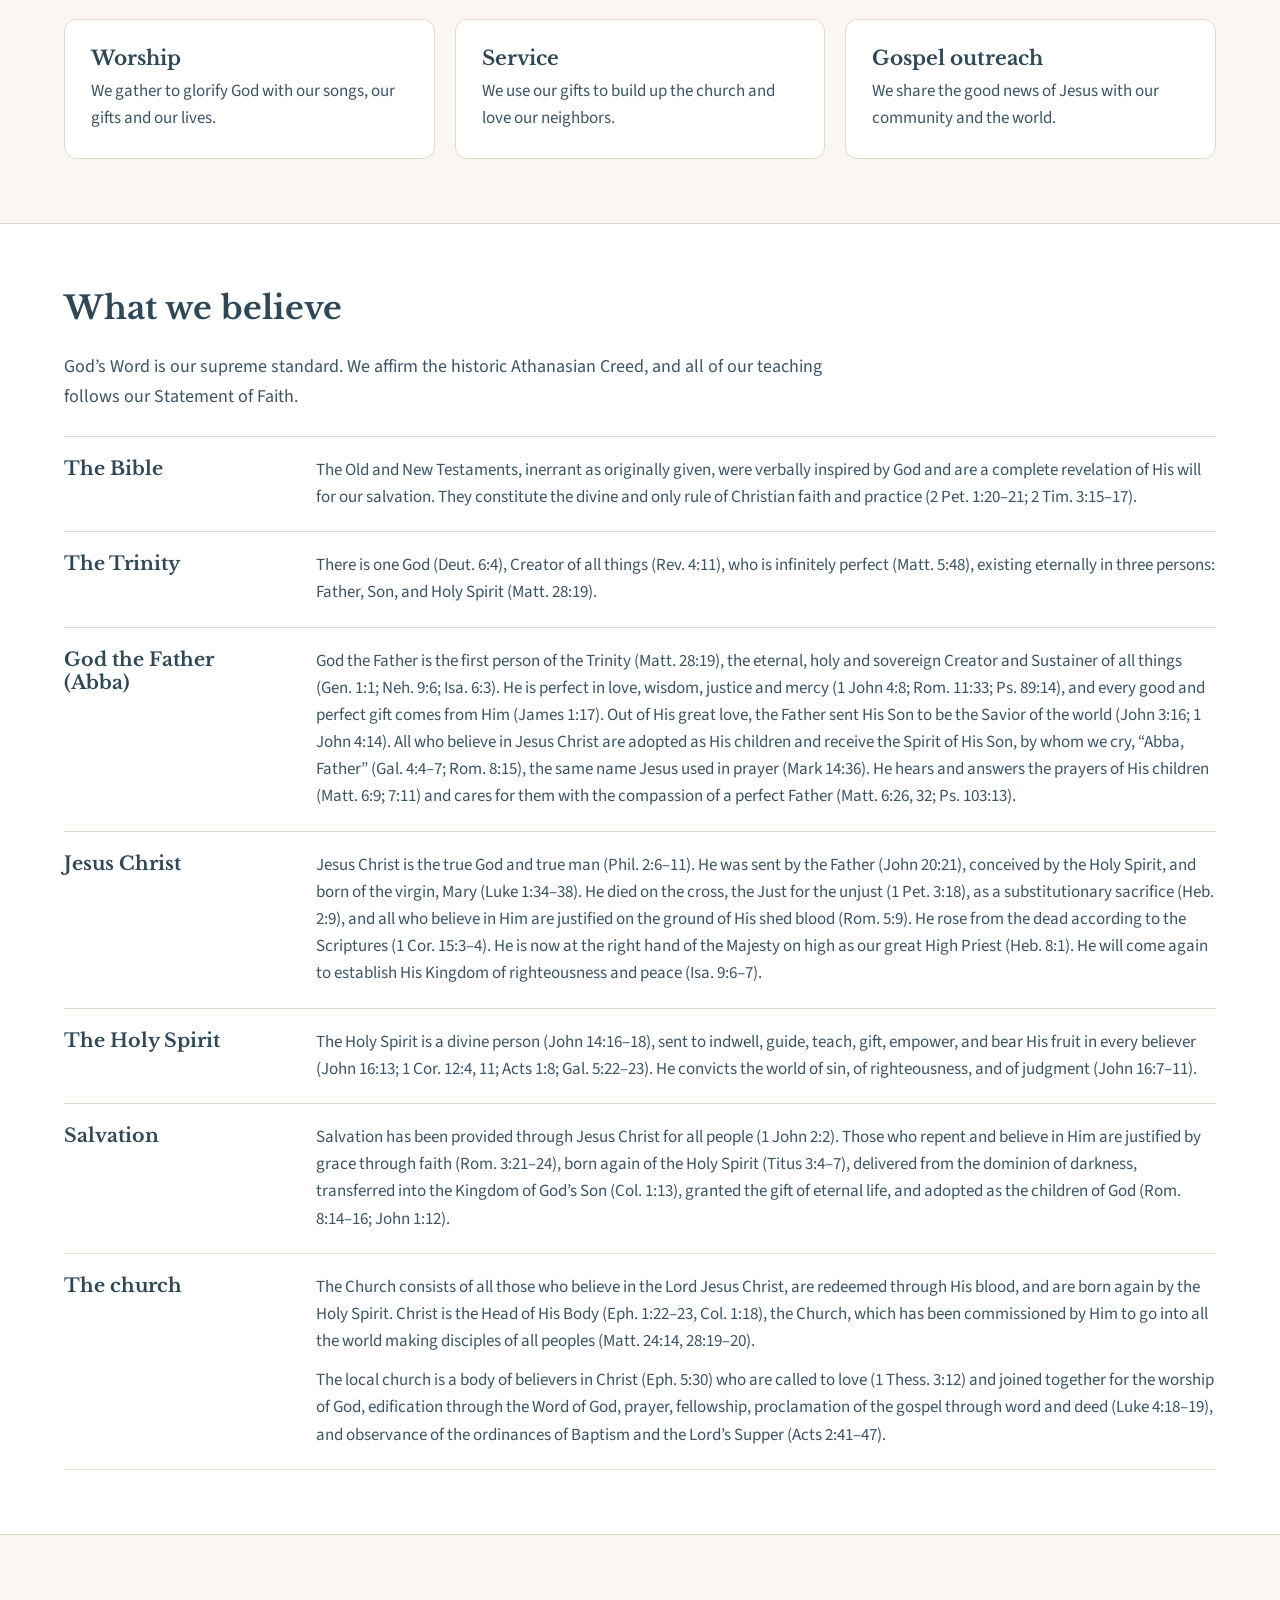
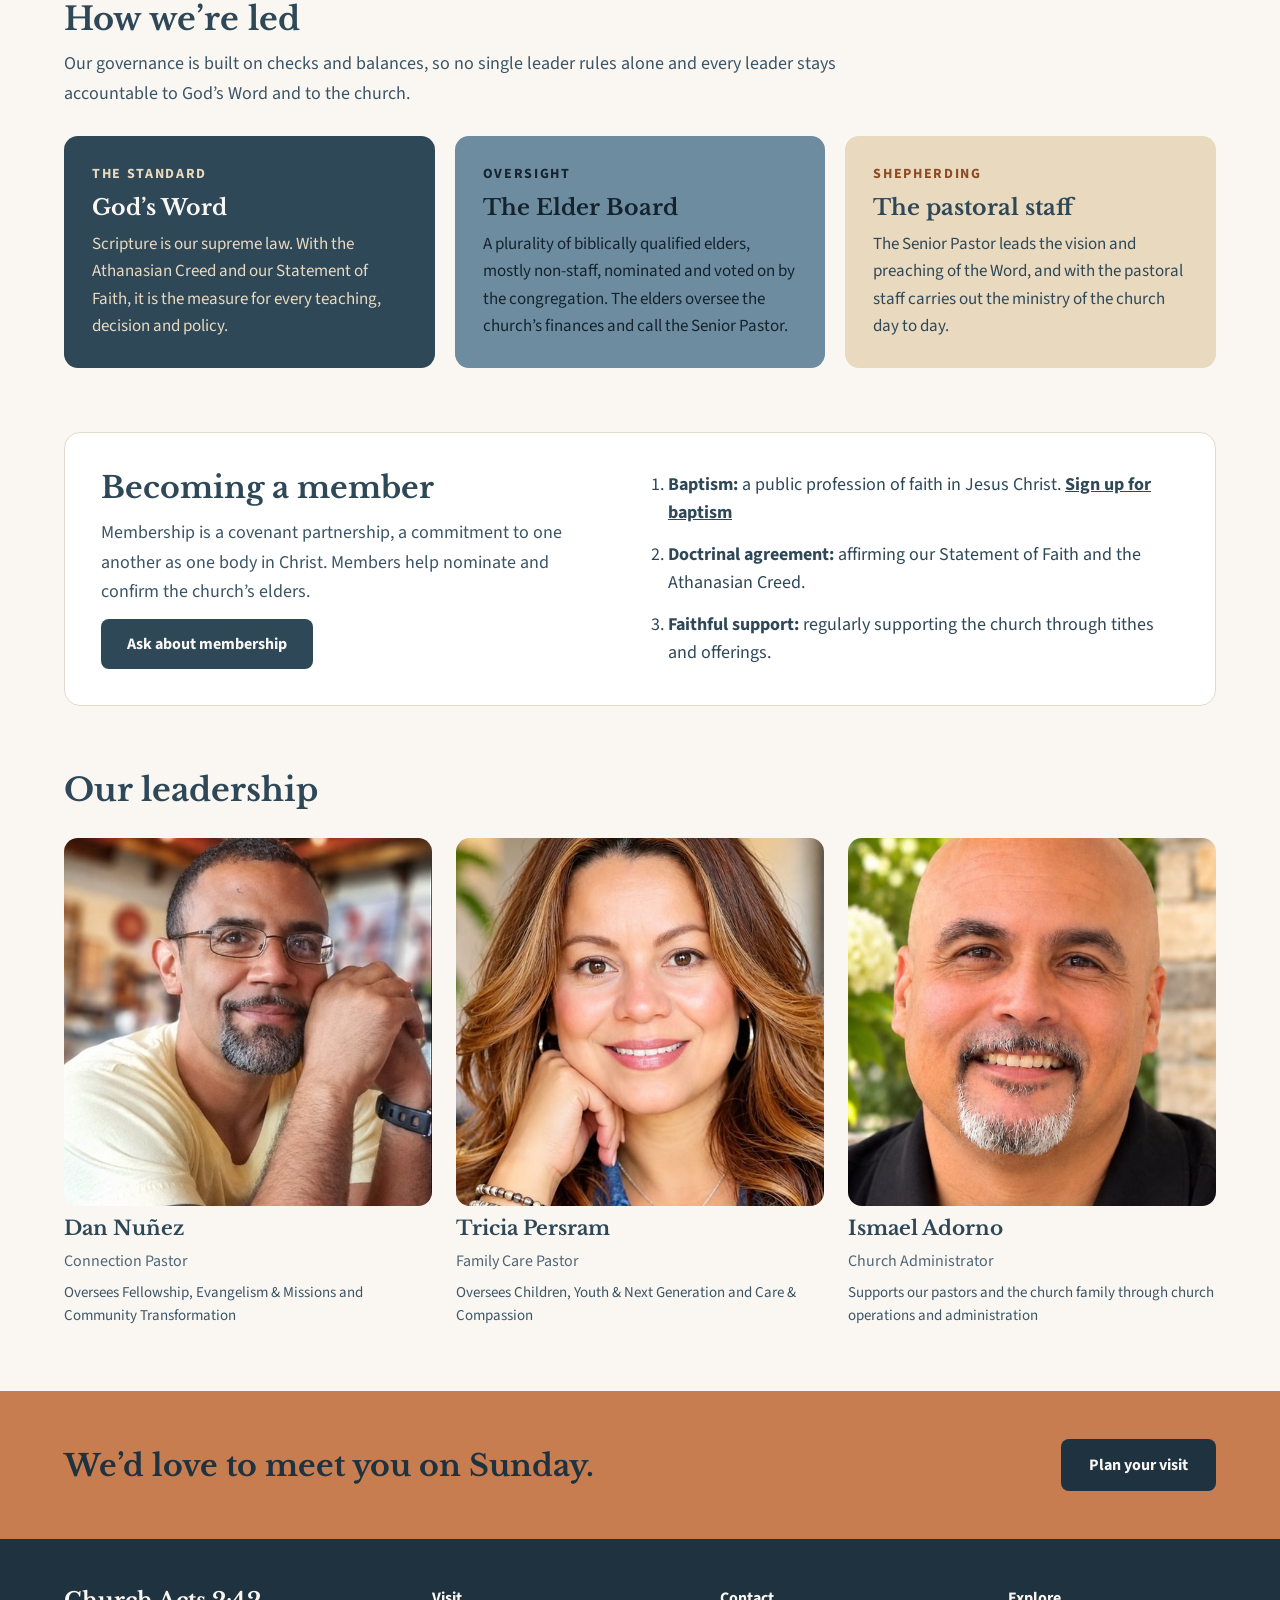
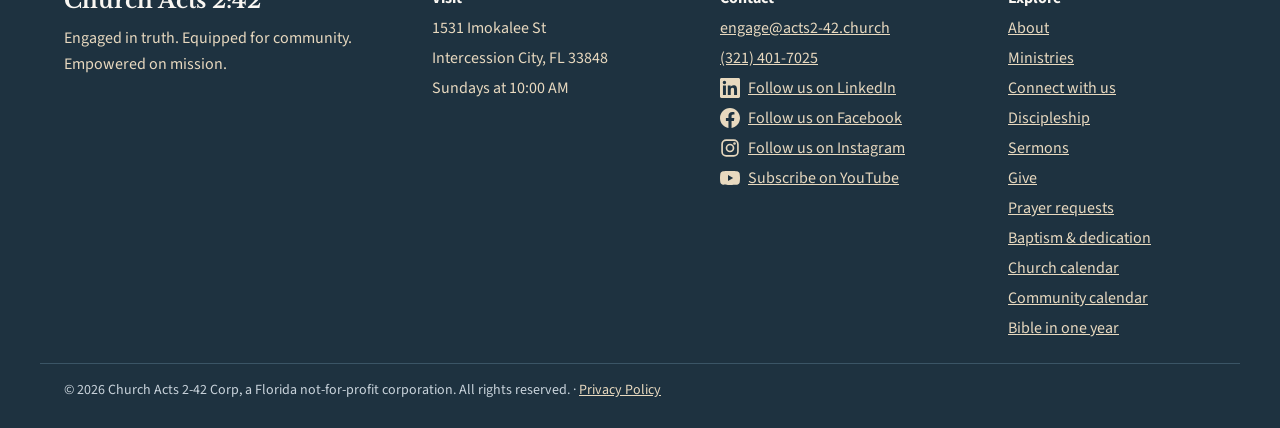
==== commit a77ff3b4: "About: new photos for Pastor Tricia and Ismael; matched framing on all leadership photos Co-Authored" ====
--- a/about.html
+++ b/about.html
@@ -139,9 +139,9 @@
   <section style="max-width: 1200px; margin: 0 auto; padding: 0 24px 64px; display: flex; flex-direction: column; gap: 28px">
     <h2 style="margin: 0; font-family: 'Libre Baskerville', serif; font-size: 32px">Our leadership</h2>
     <div style="display: grid; grid-template-columns: repeat(auto-fit, minmax(260px, 1fr)); gap: 24px">
-            <div style="display: flex; flex-direction: column; gap: 10px"><img src="assets/pastor-dan.jpg?v=2" alt="Pastor Dan Nuñez" width="535" height="535" loading="lazy" style="width: 100%; height: auto; aspect-ratio: 1 / 1; object-fit: cover; border-radius: 14px; display: block"><span style="font-family: 'Libre Baskerville', serif; font-size: 20px; font-weight: 700">Dan Nuñez</span><span style="font-size: 16px; color: #4F6676">Connection Pastor</span><span style="font-size: 15px; line-height: 1.5; color: #3B5566">Oversees Fellowship, Evangelism &amp; Missions and Community Transformation</span></div>
-      <div style="display: flex; flex-direction: column; gap: 10px"><img src="assets/pastor-tricia.jpg?v=2" alt="Pastor Tricia Persram" width="535" height="535" loading="lazy" style="width: 100%; height: auto; aspect-ratio: 1 / 1; object-fit: cover; border-radius: 14px; display: block"><span style="font-family: 'Libre Baskerville', serif; font-size: 20px; font-weight: 700">Tricia Persram</span><span style="font-size: 16px; color: #4F6676">Family Care Pastor</span><span style="font-size: 15px; line-height: 1.5; color: #3B5566">Oversees Children, Youth &amp; Next Generation and Care &amp; Compassion</span></div>
-      <div style="display: flex; flex-direction: column; gap: 10px"><img src="assets/admin-ismael.jpg?v=4" alt="Ismael Adorno, Church Administrator" width="535" height="535" loading="lazy" style="width: 100%; height: auto; aspect-ratio: 1 / 1; object-fit: cover; border-radius: 14px; display: block"><span style="font-family: 'Libre Baskerville', serif; font-size: 20px; font-weight: 700">Ismael Adorno</span><span style="font-size: 16px; color: #4F6676">Church Administrator</span><span style="font-size: 15px; line-height: 1.5; color: #3B5566">Supports our pastors and the church family through church operations and administration</span></div>
+            <div style="display: flex; flex-direction: column; gap: 10px"><img src="assets/pastor-dan.jpg?v=3" alt="Pastor Dan Nuñez" width="600" height="600" loading="lazy" style="width: 100%; height: auto; aspect-ratio: 1 / 1; object-fit: cover; border-radius: 14px; display: block"><span style="font-family: 'Libre Baskerville', serif; font-size: 20px; font-weight: 700">Dan Nuñez</span><span style="font-size: 16px; color: #4F6676">Connection Pastor</span><span style="font-size: 15px; line-height: 1.5; color: #3B5566">Oversees Fellowship, Evangelism &amp; Missions and Community Transformation</span></div>
+      <div style="display: flex; flex-direction: column; gap: 10px"><img src="assets/pastor-tricia.jpg?v=3" alt="Pastor Tricia Persram" width="600" height="600" loading="lazy" style="width: 100%; height: auto; aspect-ratio: 1 / 1; object-fit: cover; border-radius: 14px; display: block"><span style="font-family: 'Libre Baskerville', serif; font-size: 20px; font-weight: 700">Tricia Persram</span><span style="font-size: 16px; color: #4F6676">Family Care Pastor</span><span style="font-size: 15px; line-height: 1.5; color: #3B5566">Oversees Children, Youth &amp; Next Generation and Care &amp; Compassion</span></div>
+      <div style="display: flex; flex-direction: column; gap: 10px"><img src="assets/admin-ismael.jpg?v=5" alt="Ismael Adorno, Church Administrator" width="600" height="600" loading="lazy" style="width: 100%; height: auto; aspect-ratio: 1 / 1; object-fit: cover; border-radius: 14px; display: block"><span style="font-family: 'Libre Baskerville', serif; font-size: 20px; font-weight: 700">Ismael Adorno</span><span style="font-size: 16px; color: #4F6676">Church Administrator</span><span style="font-size: 15px; line-height: 1.5; color: #3B5566">Supports our pastors and the church family through church operations and administration</span></div>
     </div>
   </section>
 
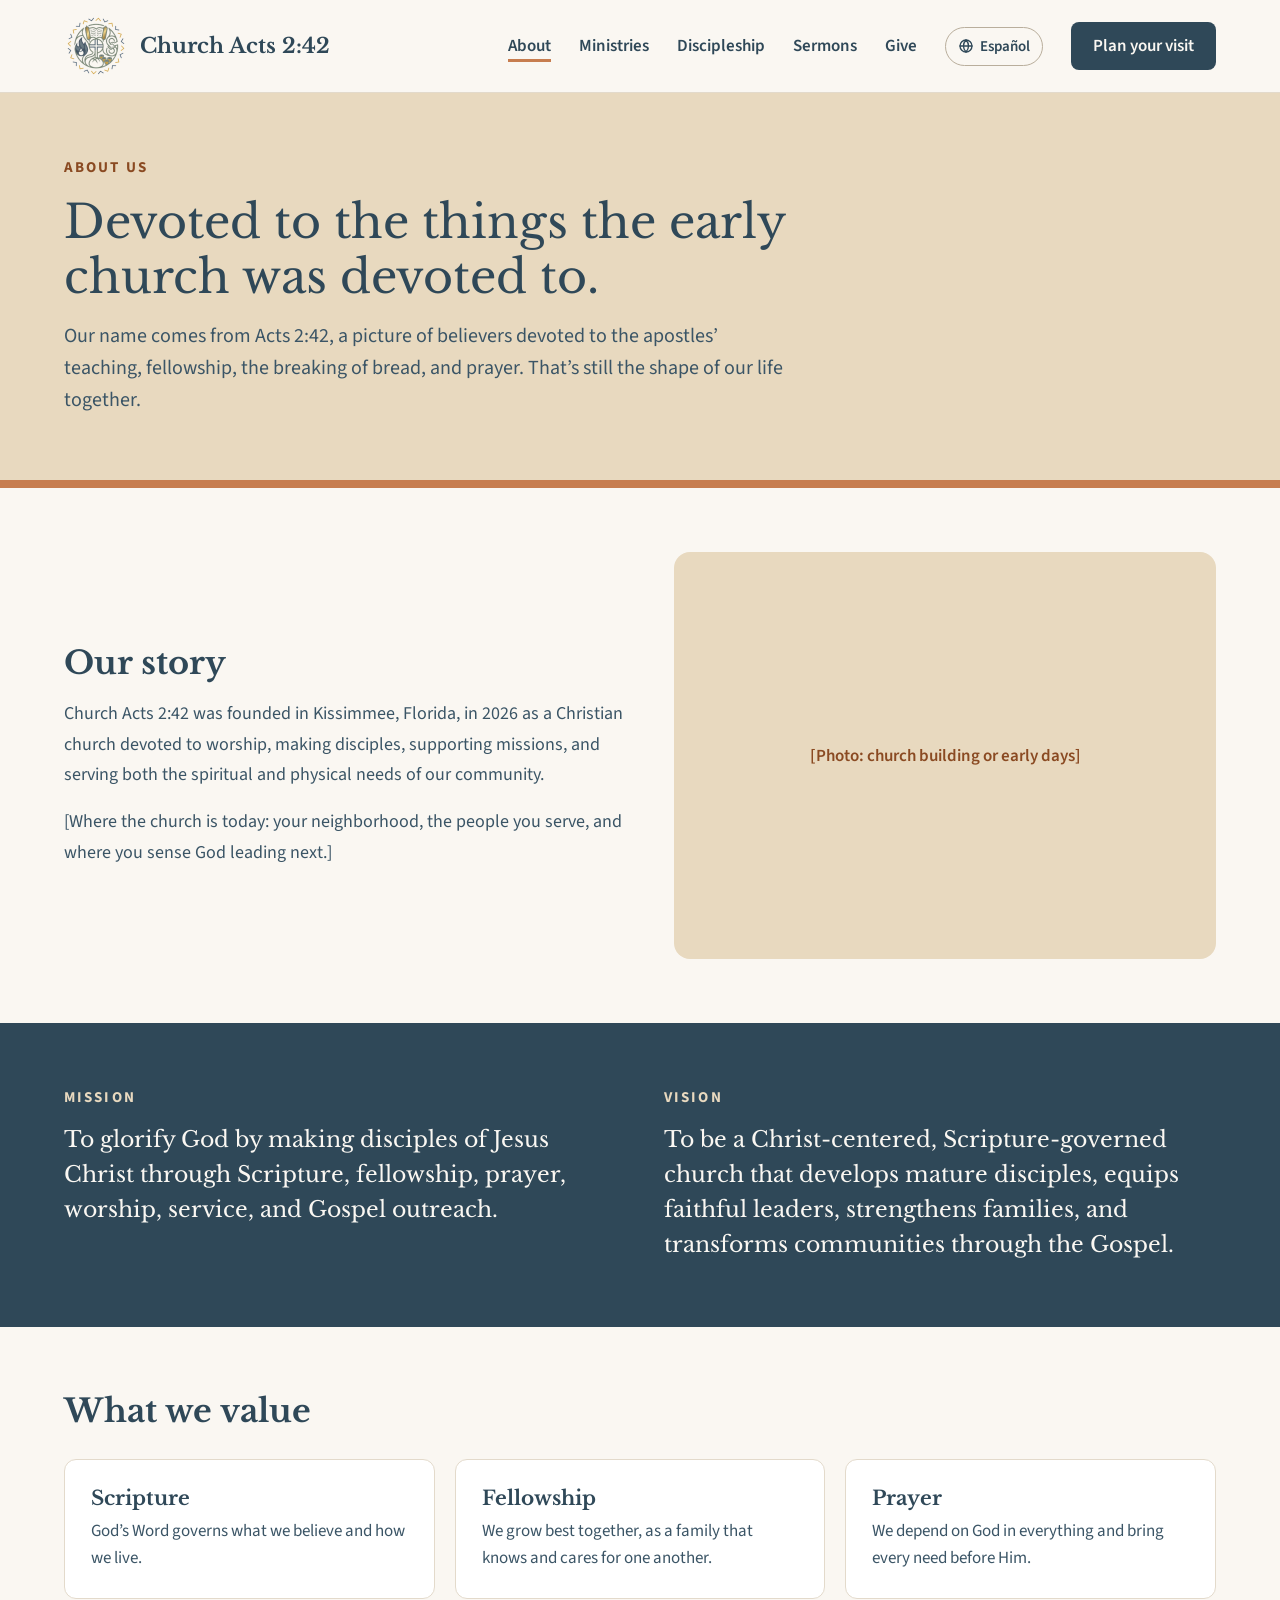
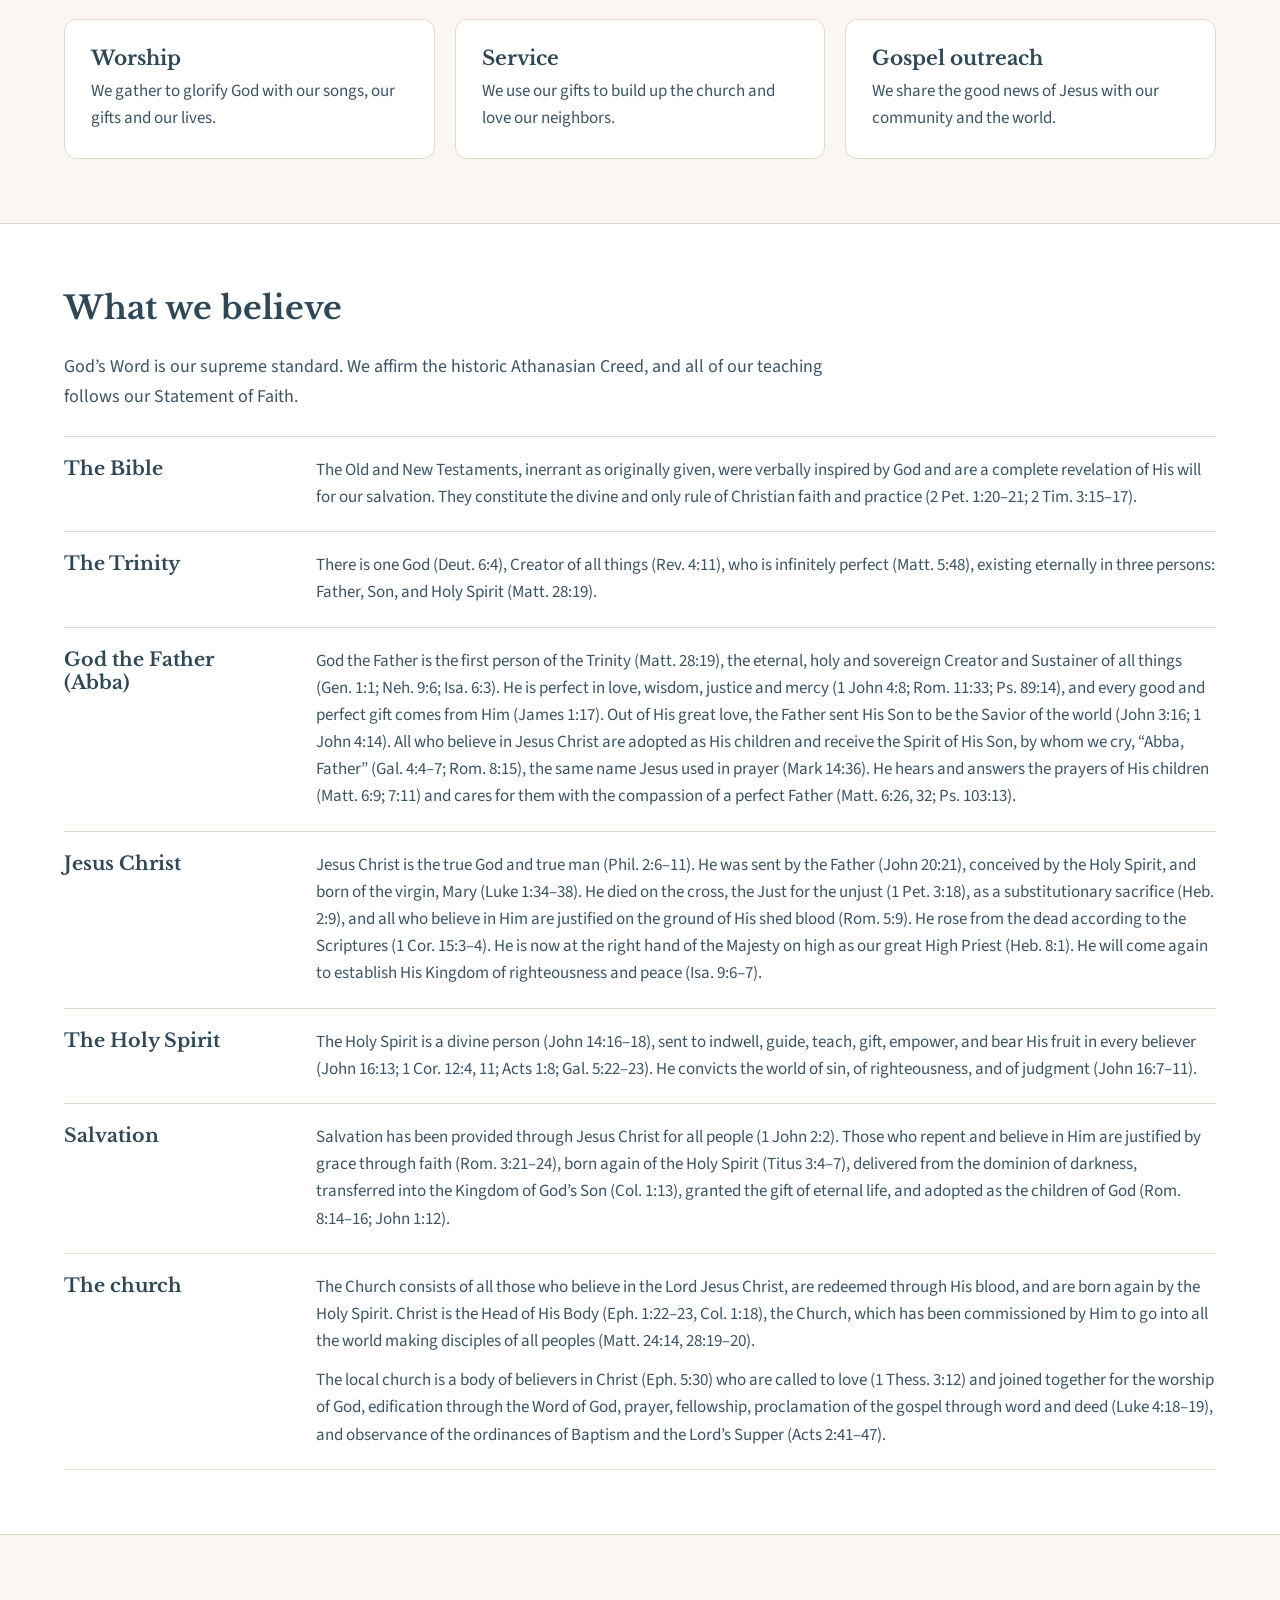
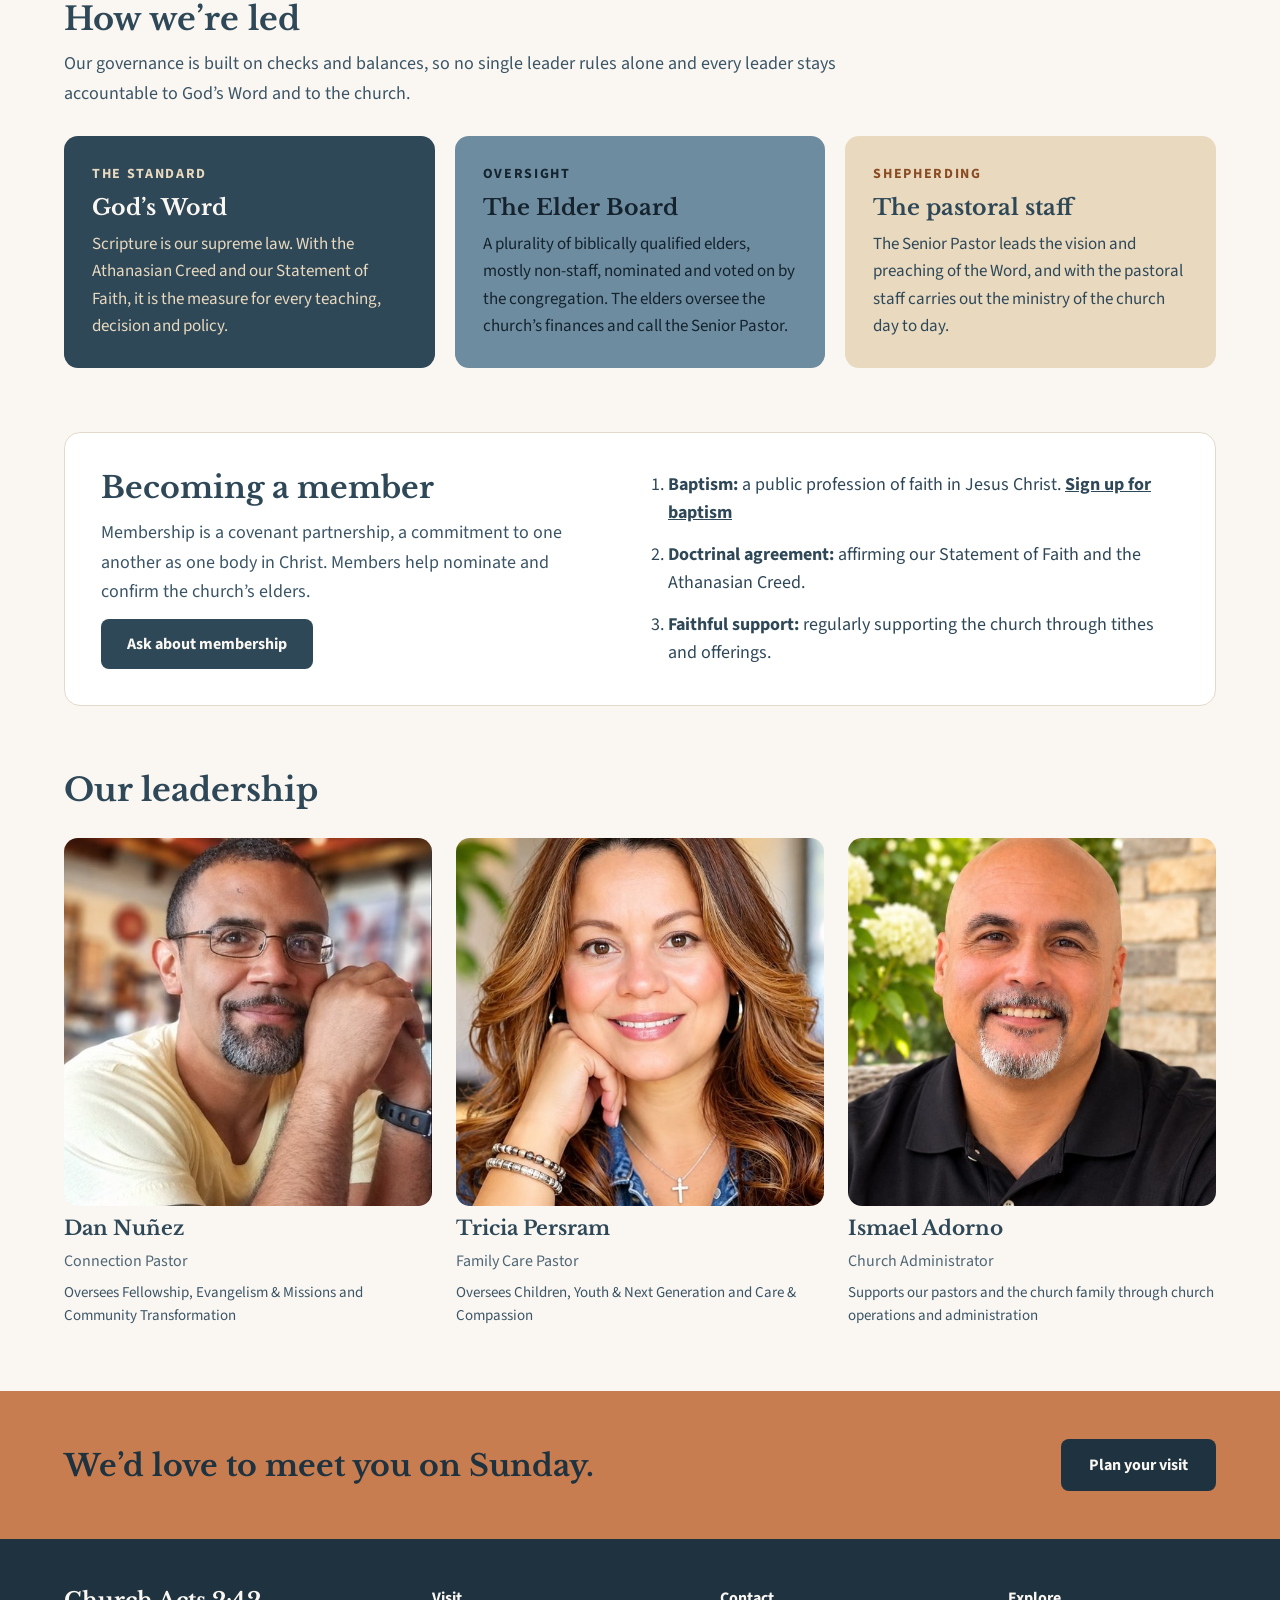
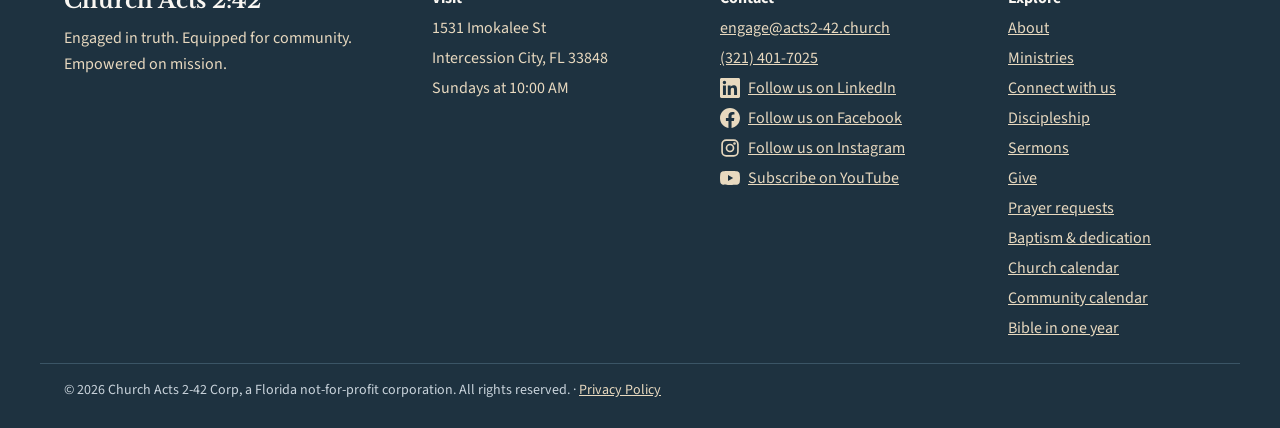
==== commit 53e78a83: "About: zoom out Tricia and Ismael photos to match Pastor Dan's head size Co-Authored-By: Claude Opus" ====
--- a/about.html
+++ b/about.html
@@ -140,8 +140,8 @@
     <h2 style="margin: 0; font-family: 'Libre Baskerville', serif; font-size: 32px">Our leadership</h2>
     <div style="display: grid; grid-template-columns: repeat(auto-fit, minmax(260px, 1fr)); gap: 24px">
             <div style="display: flex; flex-direction: column; gap: 10px"><img src="assets/pastor-dan.jpg?v=3" alt="Pastor Dan Nuñez" width="600" height="600" loading="lazy" style="width: 100%; height: auto; aspect-ratio: 1 / 1; object-fit: cover; border-radius: 14px; display: block"><span style="font-family: 'Libre Baskerville', serif; font-size: 20px; font-weight: 700">Dan Nuñez</span><span style="font-size: 16px; color: #4F6676">Connection Pastor</span><span style="font-size: 15px; line-height: 1.5; color: #3B5566">Oversees Fellowship, Evangelism &amp; Missions and Community Transformation</span></div>
-      <div style="display: flex; flex-direction: column; gap: 10px"><img src="assets/pastor-tricia.jpg?v=3" alt="Pastor Tricia Persram" width="600" height="600" loading="lazy" style="width: 100%; height: auto; aspect-ratio: 1 / 1; object-fit: cover; border-radius: 14px; display: block"><span style="font-family: 'Libre Baskerville', serif; font-size: 20px; font-weight: 700">Tricia Persram</span><span style="font-size: 16px; color: #4F6676">Family Care Pastor</span><span style="font-size: 15px; line-height: 1.5; color: #3B5566">Oversees Children, Youth &amp; Next Generation and Care &amp; Compassion</span></div>
-      <div style="display: flex; flex-direction: column; gap: 10px"><img src="assets/admin-ismael.jpg?v=5" alt="Ismael Adorno, Church Administrator" width="600" height="600" loading="lazy" style="width: 100%; height: auto; aspect-ratio: 1 / 1; object-fit: cover; border-radius: 14px; display: block"><span style="font-family: 'Libre Baskerville', serif; font-size: 20px; font-weight: 700">Ismael Adorno</span><span style="font-size: 16px; color: #4F6676">Church Administrator</span><span style="font-size: 15px; line-height: 1.5; color: #3B5566">Supports our pastors and the church family through church operations and administration</span></div>
+      <div style="display: flex; flex-direction: column; gap: 10px"><img src="assets/pastor-tricia.jpg?v=5" alt="Pastor Tricia Persram" width="600" height="600" loading="lazy" style="width: 100%; height: auto; aspect-ratio: 1 / 1; object-fit: cover; border-radius: 14px; display: block"><span style="font-family: 'Libre Baskerville', serif; font-size: 20px; font-weight: 700">Tricia Persram</span><span style="font-size: 16px; color: #4F6676">Family Care Pastor</span><span style="font-size: 15px; line-height: 1.5; color: #3B5566">Oversees Children, Youth &amp; Next Generation and Care &amp; Compassion</span></div>
+      <div style="display: flex; flex-direction: column; gap: 10px"><img src="assets/admin-ismael.jpg?v=6" alt="Ismael Adorno, Church Administrator" width="600" height="600" loading="lazy" style="width: 100%; height: auto; aspect-ratio: 1 / 1; object-fit: cover; border-radius: 14px; display: block"><span style="font-family: 'Libre Baskerville', serif; font-size: 20px; font-weight: 700">Ismael Adorno</span><span style="font-size: 16px; color: #4F6676">Church Administrator</span><span style="font-size: 15px; line-height: 1.5; color: #3B5566">Supports our pastors and the church family through church operations and administration</span></div>
     </div>
   </section>
 
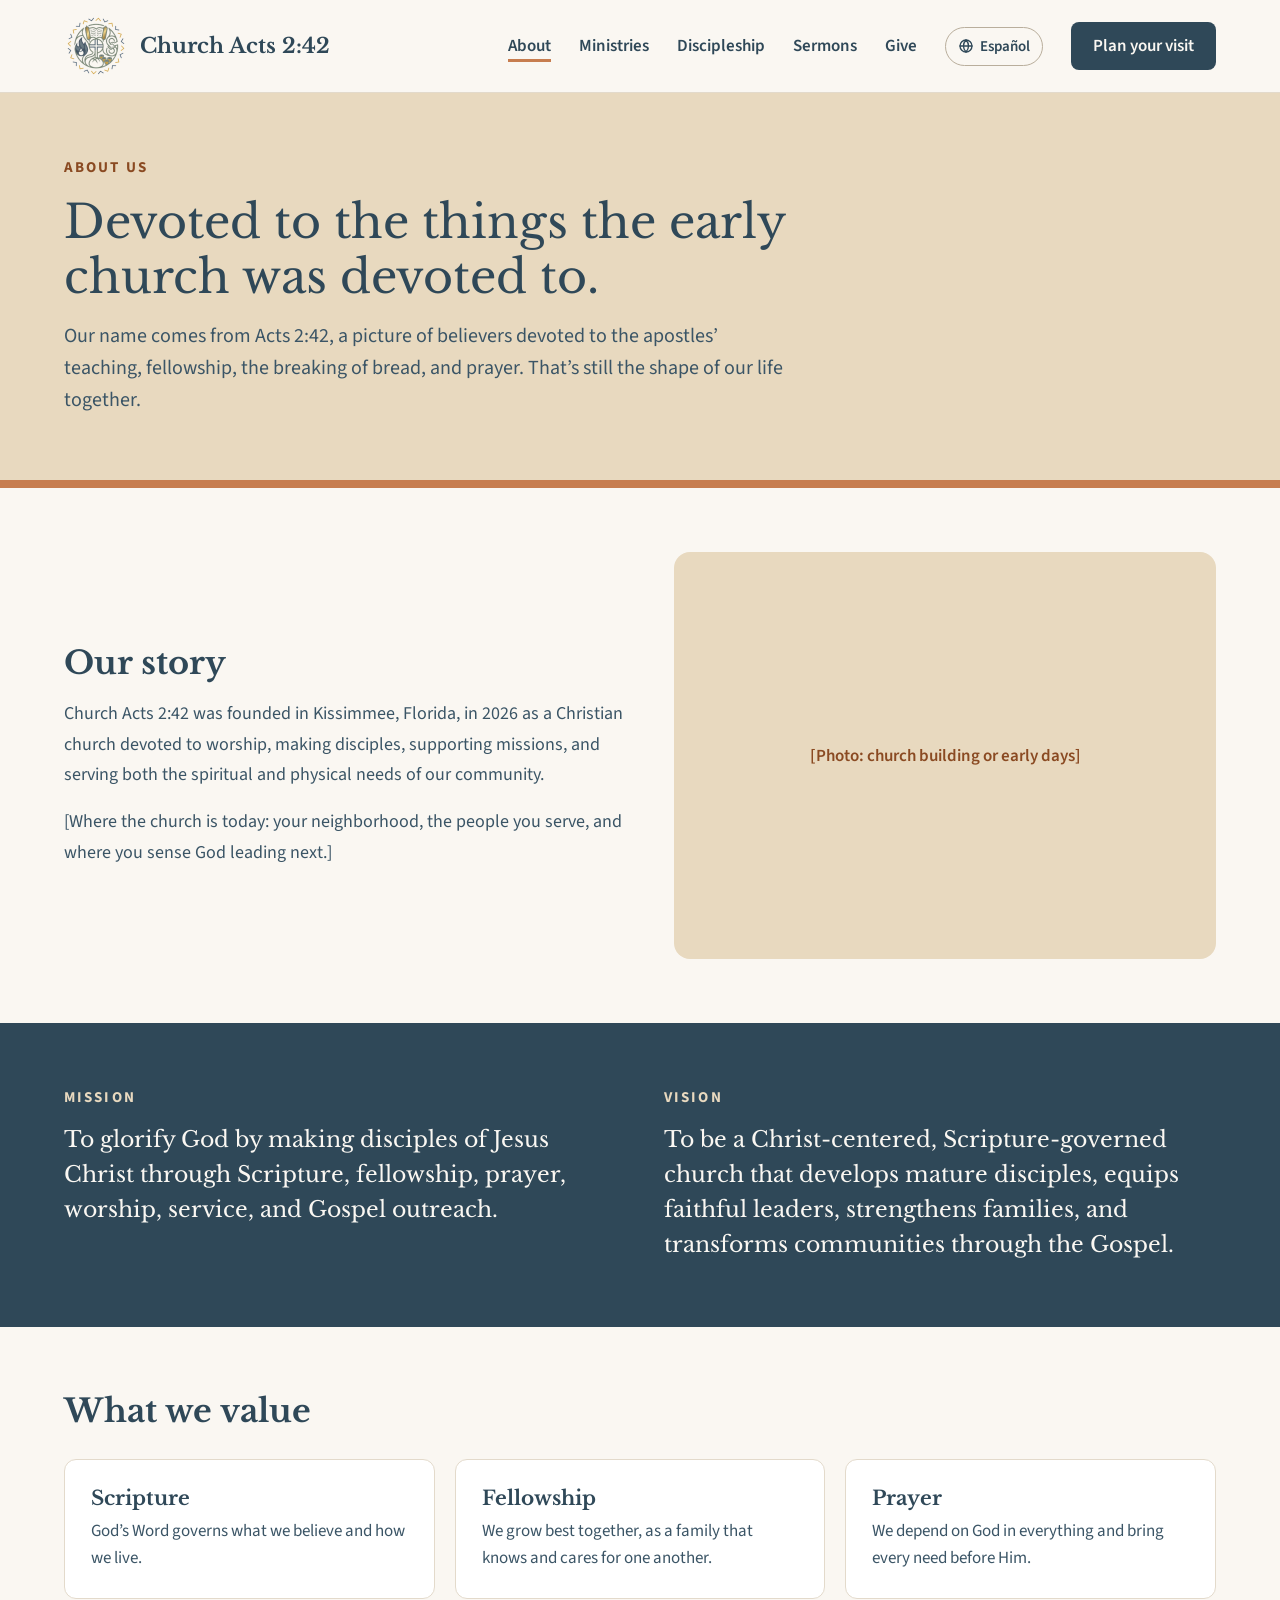
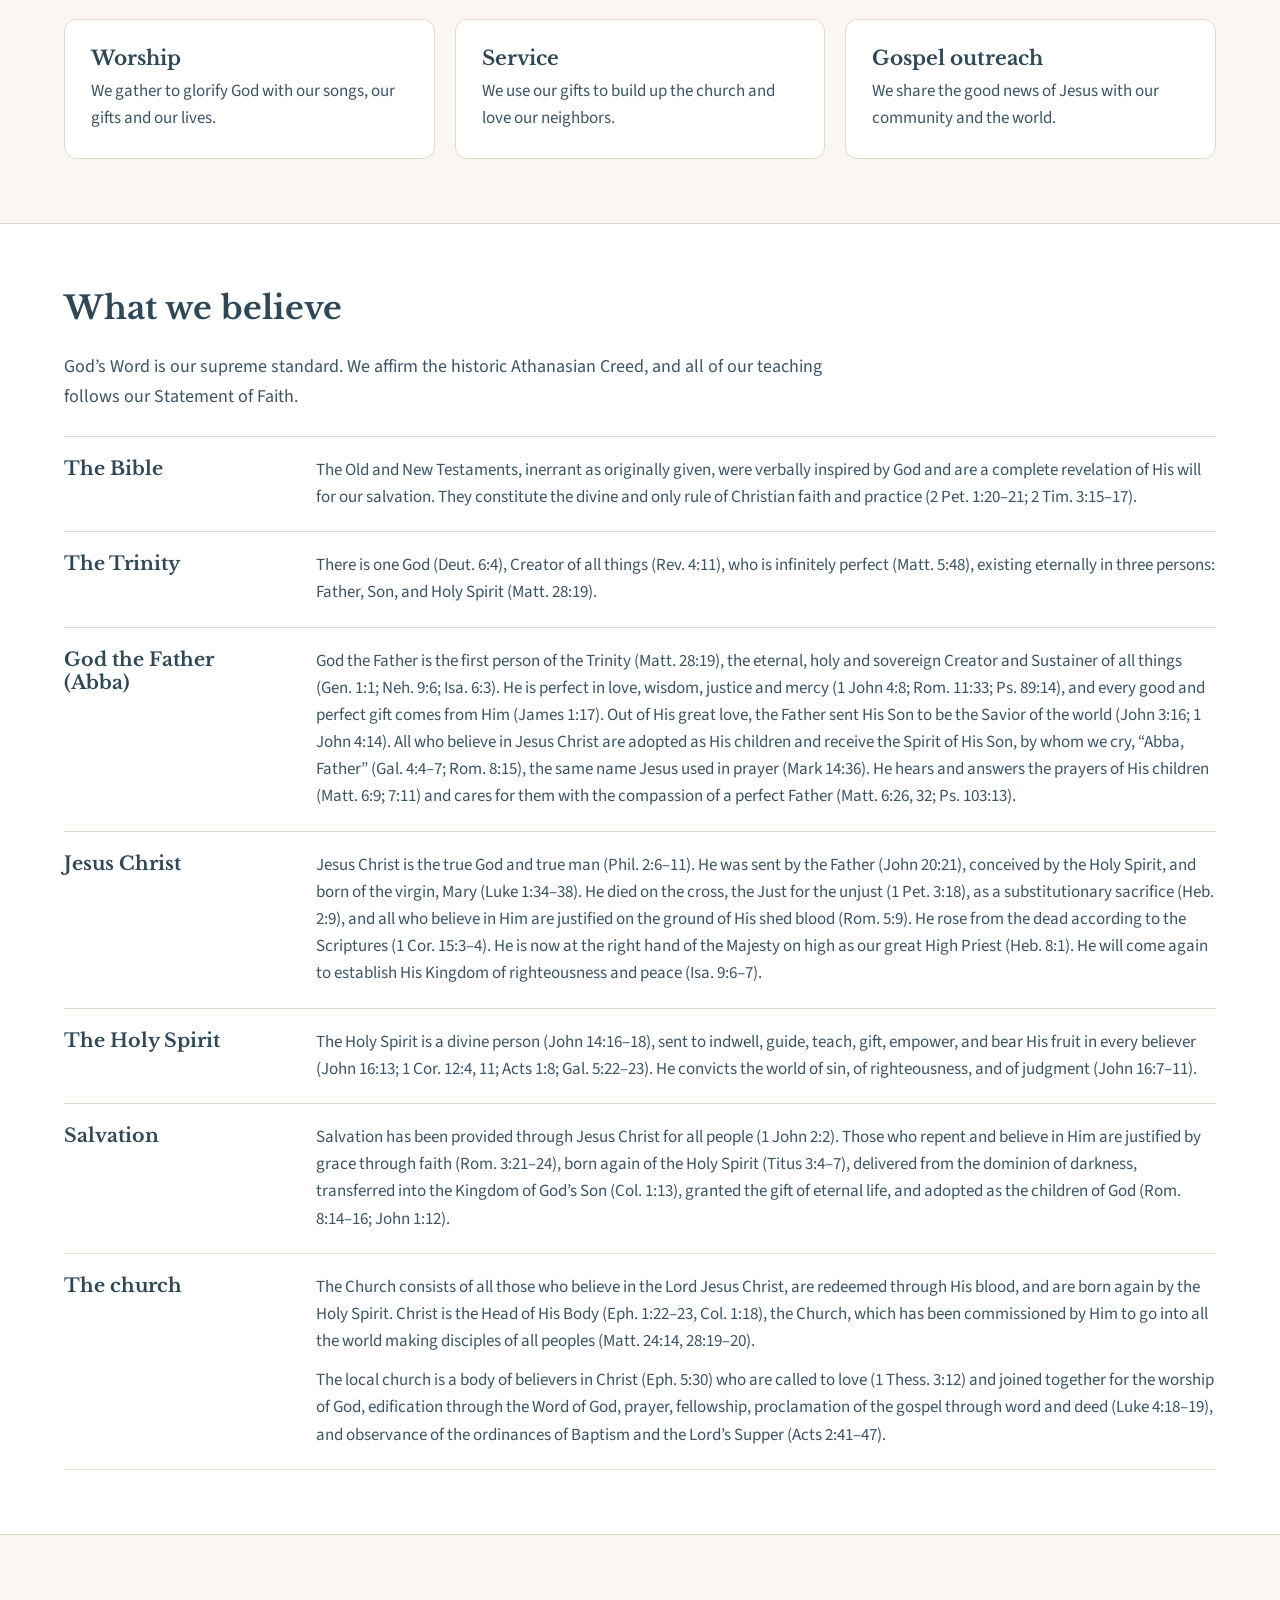
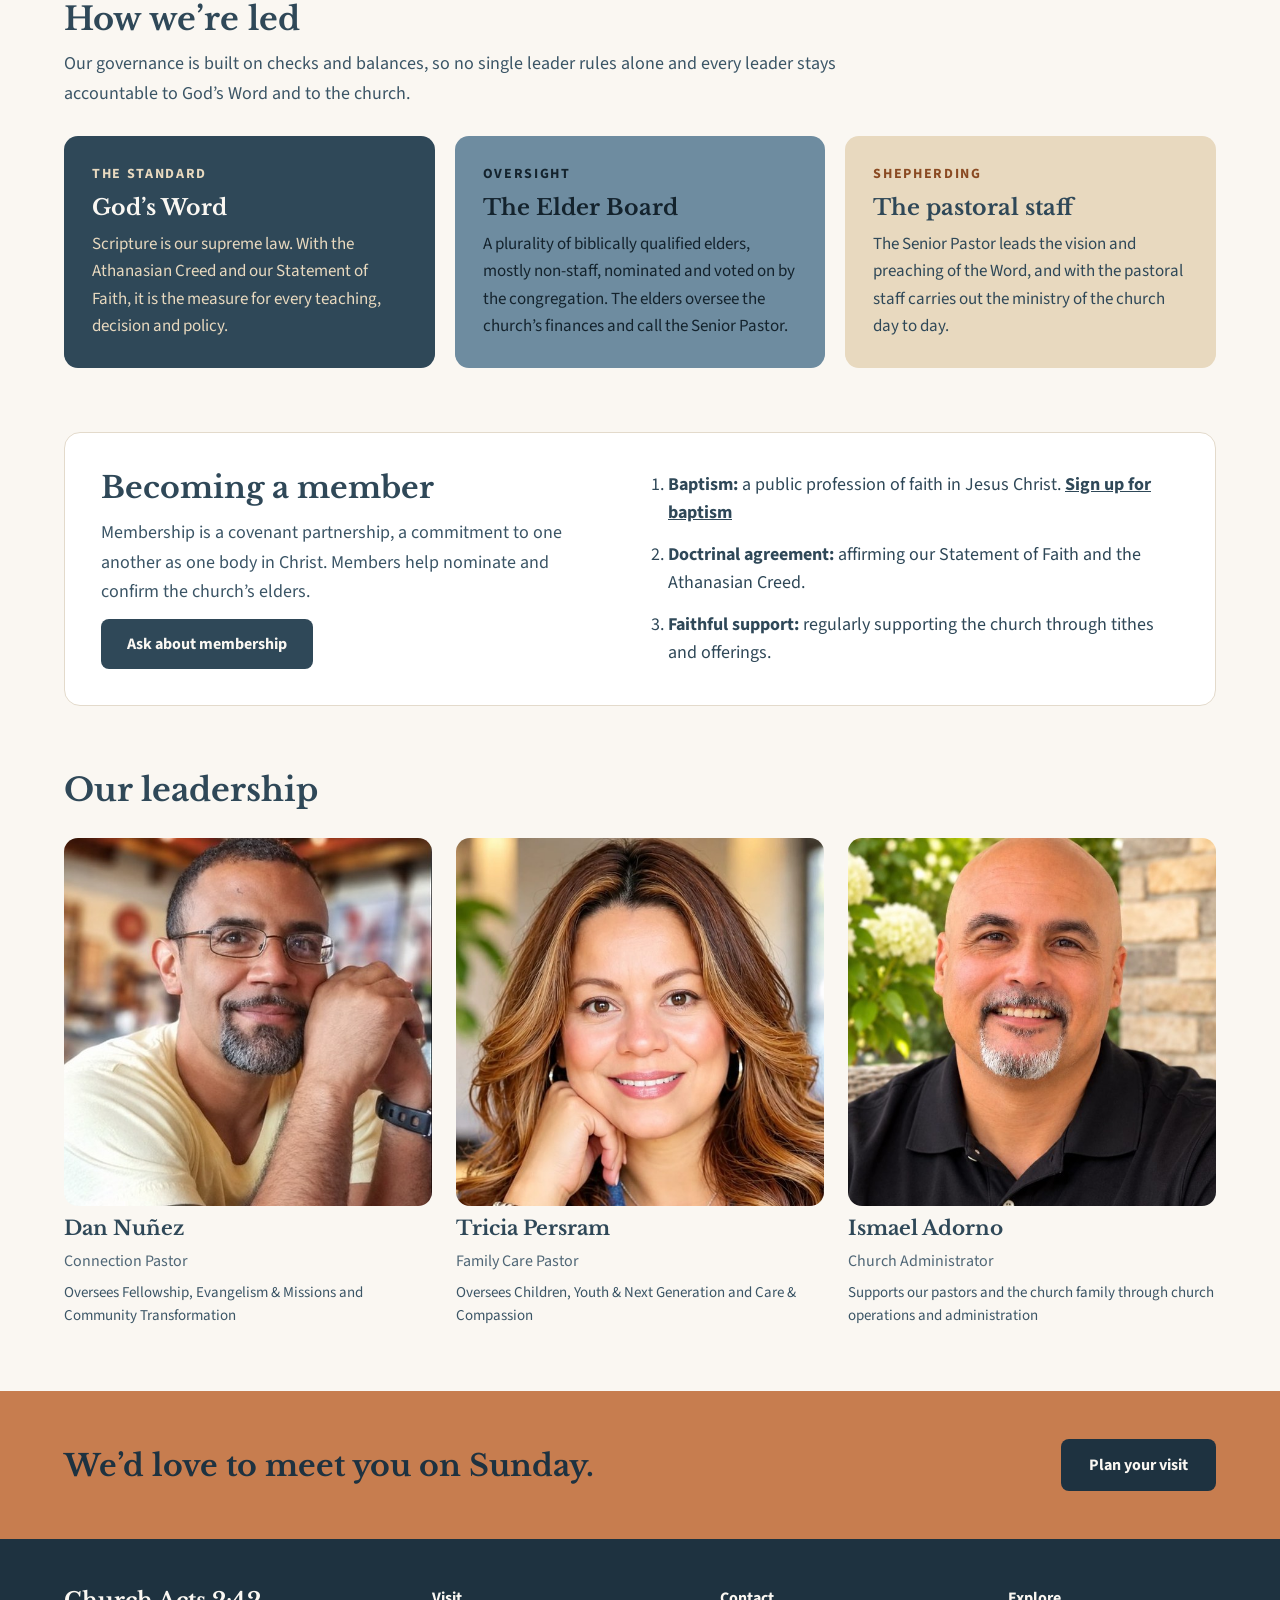
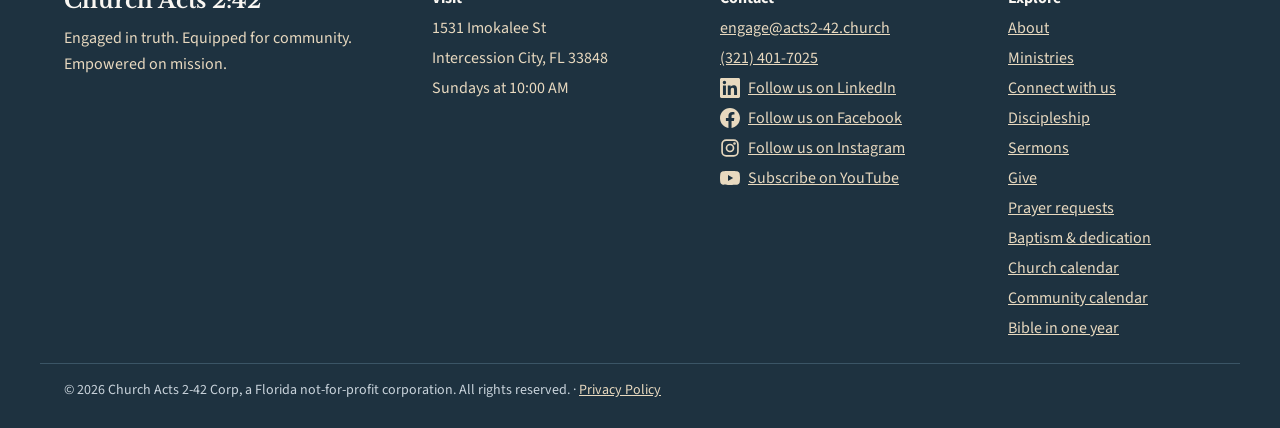
==== commit b7e07a4a: "About: lower Pastor Tricia in her photo so her head isn't cut off Co-Authored-By: Claude Opus 5.5 <n" ====
--- a/about.html
+++ b/about.html
@@ -140,7 +140,7 @@
     <h2 style="margin: 0; font-family: 'Libre Baskerville', serif; font-size: 32px">Our leadership</h2>
     <div style="display: grid; grid-template-columns: repeat(auto-fit, minmax(260px, 1fr)); gap: 24px">
             <div style="display: flex; flex-direction: column; gap: 10px"><img src="assets/pastor-dan.jpg?v=3" alt="Pastor Dan Nuñez" width="600" height="600" loading="lazy" style="width: 100%; height: auto; aspect-ratio: 1 / 1; object-fit: cover; border-radius: 14px; display: block"><span style="font-family: 'Libre Baskerville', serif; font-size: 20px; font-weight: 700">Dan Nuñez</span><span style="font-size: 16px; color: #4F6676">Connection Pastor</span><span style="font-size: 15px; line-height: 1.5; color: #3B5566">Oversees Fellowship, Evangelism &amp; Missions and Community Transformation</span></div>
-      <div style="display: flex; flex-direction: column; gap: 10px"><img src="assets/pastor-tricia.jpg?v=5" alt="Pastor Tricia Persram" width="600" height="600" loading="lazy" style="width: 100%; height: auto; aspect-ratio: 1 / 1; object-fit: cover; border-radius: 14px; display: block"><span style="font-family: 'Libre Baskerville', serif; font-size: 20px; font-weight: 700">Tricia Persram</span><span style="font-size: 16px; color: #4F6676">Family Care Pastor</span><span style="font-size: 15px; line-height: 1.5; color: #3B5566">Oversees Children, Youth &amp; Next Generation and Care &amp; Compassion</span></div>
+      <div style="display: flex; flex-direction: column; gap: 10px"><img src="assets/pastor-tricia.jpg?v=6" alt="Pastor Tricia Persram" width="600" height="600" loading="lazy" style="width: 100%; height: auto; aspect-ratio: 1 / 1; object-fit: cover; border-radius: 14px; display: block"><span style="font-family: 'Libre Baskerville', serif; font-size: 20px; font-weight: 700">Tricia Persram</span><span style="font-size: 16px; color: #4F6676">Family Care Pastor</span><span style="font-size: 15px; line-height: 1.5; color: #3B5566">Oversees Children, Youth &amp; Next Generation and Care &amp; Compassion</span></div>
       <div style="display: flex; flex-direction: column; gap: 10px"><img src="assets/admin-ismael.jpg?v=6" alt="Ismael Adorno, Church Administrator" width="600" height="600" loading="lazy" style="width: 100%; height: auto; aspect-ratio: 1 / 1; object-fit: cover; border-radius: 14px; display: block"><span style="font-family: 'Libre Baskerville', serif; font-size: 20px; font-weight: 700">Ismael Adorno</span><span style="font-size: 16px; color: #4F6676">Church Administrator</span><span style="font-size: 15px; line-height: 1.5; color: #3B5566">Supports our pastors and the church family through church operations and administration</span></div>
     </div>
   </section>
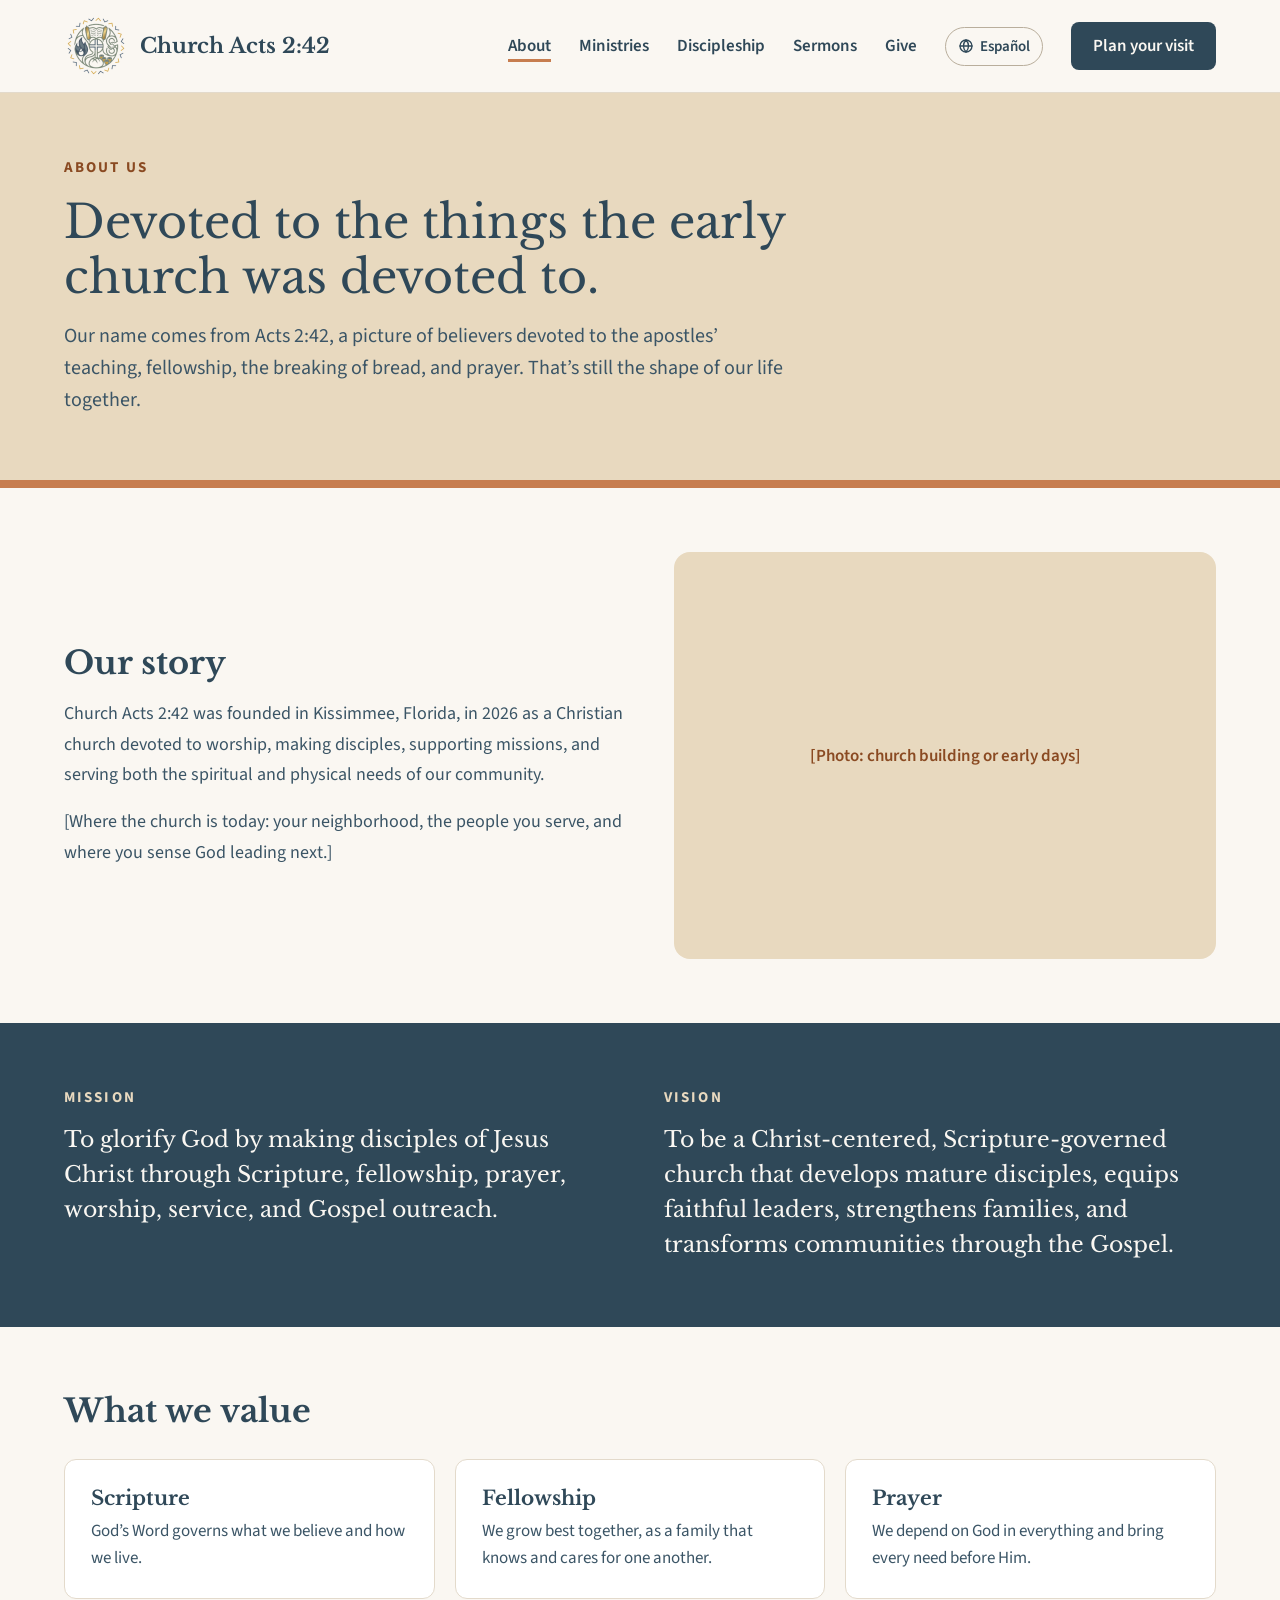
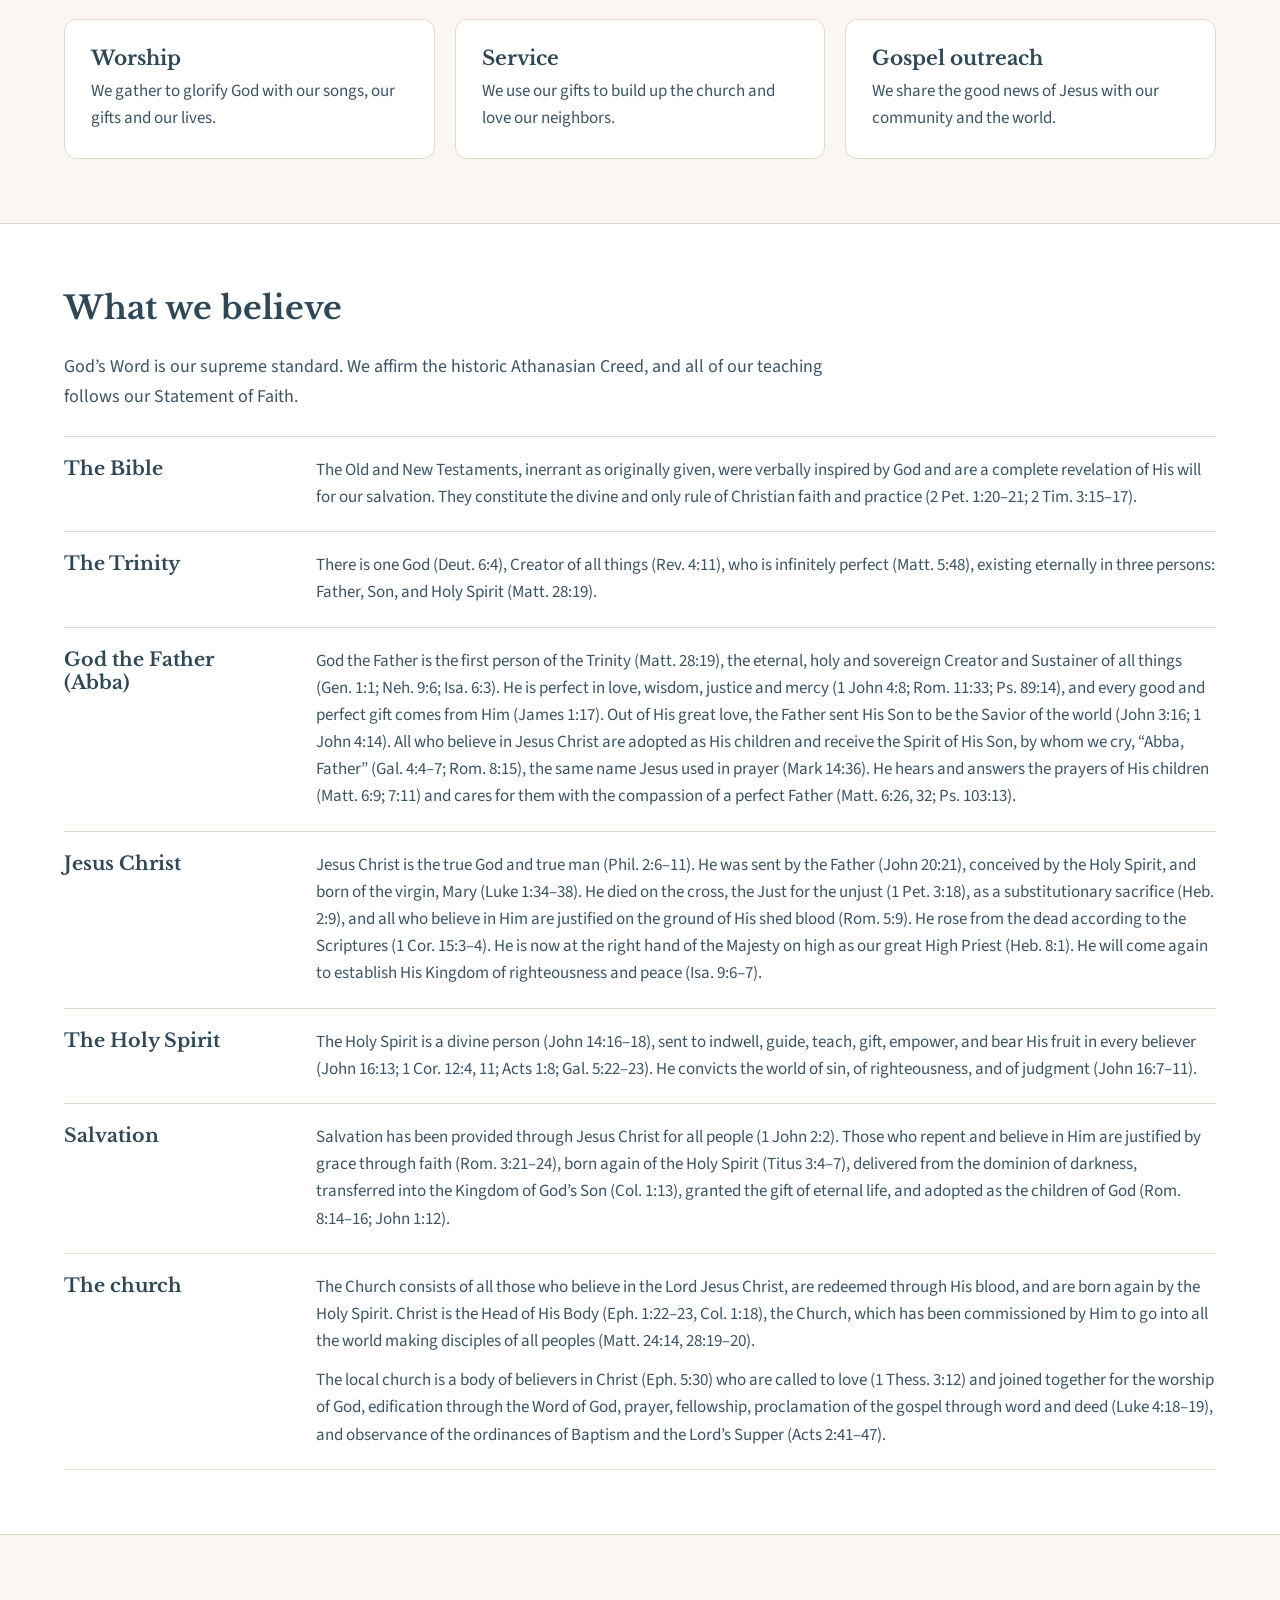
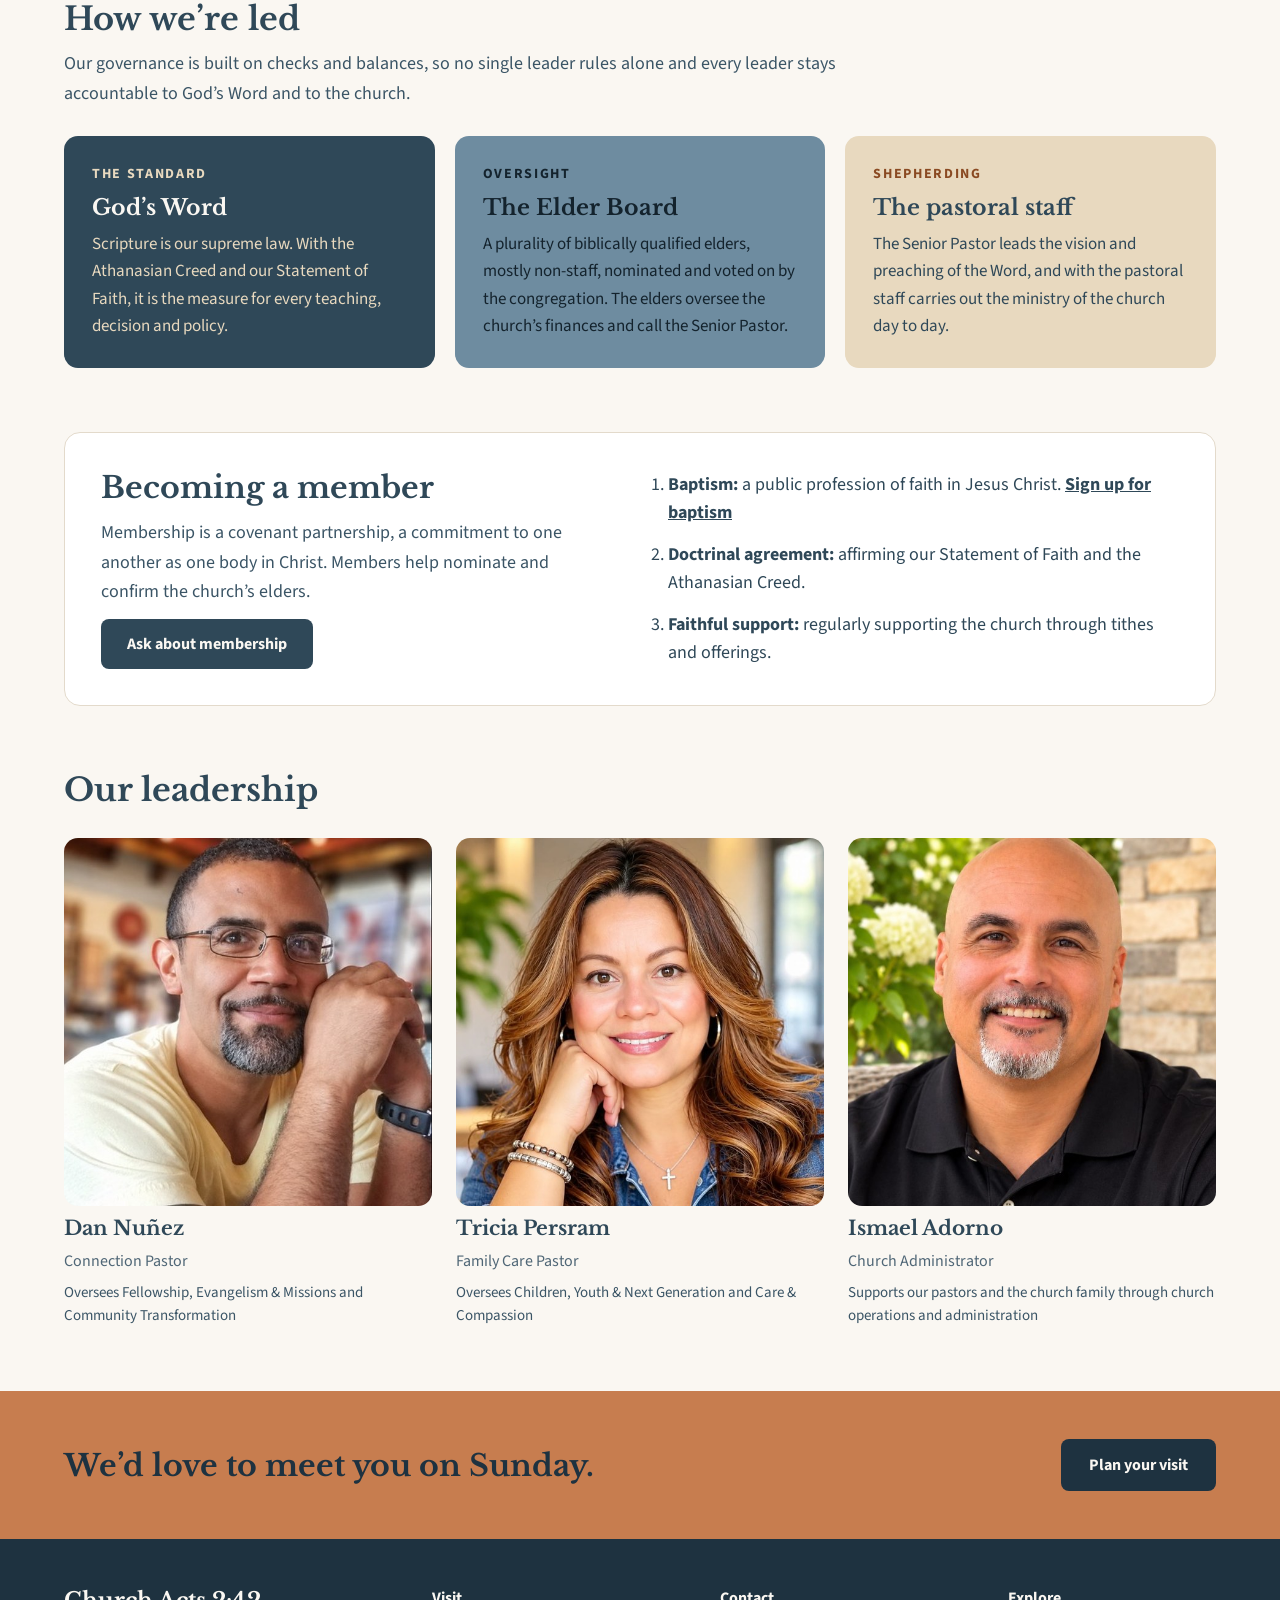
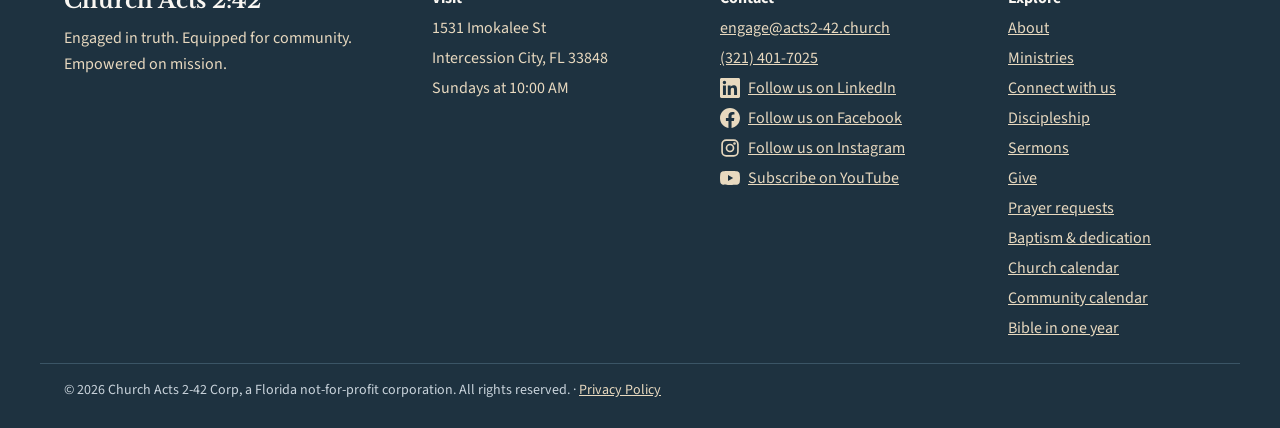
==== commit 1afca148: "About: zoom out Pastor Tricia's photo further to match the others Co-Authored-By: Claude Opus 5.5 <n" ====
--- a/about.html
+++ b/about.html
@@ -140,7 +140,7 @@
     <h2 style="margin: 0; font-family: 'Libre Baskerville', serif; font-size: 32px">Our leadership</h2>
     <div style="display: grid; grid-template-columns: repeat(auto-fit, minmax(260px, 1fr)); gap: 24px">
             <div style="display: flex; flex-direction: column; gap: 10px"><img src="assets/pastor-dan.jpg?v=3" alt="Pastor Dan Nuñez" width="600" height="600" loading="lazy" style="width: 100%; height: auto; aspect-ratio: 1 / 1; object-fit: cover; border-radius: 14px; display: block"><span style="font-family: 'Libre Baskerville', serif; font-size: 20px; font-weight: 700">Dan Nuñez</span><span style="font-size: 16px; color: #4F6676">Connection Pastor</span><span style="font-size: 15px; line-height: 1.5; color: #3B5566">Oversees Fellowship, Evangelism &amp; Missions and Community Transformation</span></div>
-      <div style="display: flex; flex-direction: column; gap: 10px"><img src="assets/pastor-tricia.jpg?v=6" alt="Pastor Tricia Persram" width="600" height="600" loading="lazy" style="width: 100%; height: auto; aspect-ratio: 1 / 1; object-fit: cover; border-radius: 14px; display: block"><span style="font-family: 'Libre Baskerville', serif; font-size: 20px; font-weight: 700">Tricia Persram</span><span style="font-size: 16px; color: #4F6676">Family Care Pastor</span><span style="font-size: 15px; line-height: 1.5; color: #3B5566">Oversees Children, Youth &amp; Next Generation and Care &amp; Compassion</span></div>
+      <div style="display: flex; flex-direction: column; gap: 10px"><img src="assets/pastor-tricia.jpg?v=7" alt="Pastor Tricia Persram" width="600" height="600" loading="lazy" style="width: 100%; height: auto; aspect-ratio: 1 / 1; object-fit: cover; border-radius: 14px; display: block"><span style="font-family: 'Libre Baskerville', serif; font-size: 20px; font-weight: 700">Tricia Persram</span><span style="font-size: 16px; color: #4F6676">Family Care Pastor</span><span style="font-size: 15px; line-height: 1.5; color: #3B5566">Oversees Children, Youth &amp; Next Generation and Care &amp; Compassion</span></div>
       <div style="display: flex; flex-direction: column; gap: 10px"><img src="assets/admin-ismael.jpg?v=6" alt="Ismael Adorno, Church Administrator" width="600" height="600" loading="lazy" style="width: 100%; height: auto; aspect-ratio: 1 / 1; object-fit: cover; border-radius: 14px; display: block"><span style="font-family: 'Libre Baskerville', serif; font-size: 20px; font-weight: 700">Ismael Adorno</span><span style="font-size: 16px; color: #4F6676">Church Administrator</span><span style="font-size: 15px; line-height: 1.5; color: #3B5566">Supports our pastors and the church family through church operations and administration</span></div>
     </div>
   </section>
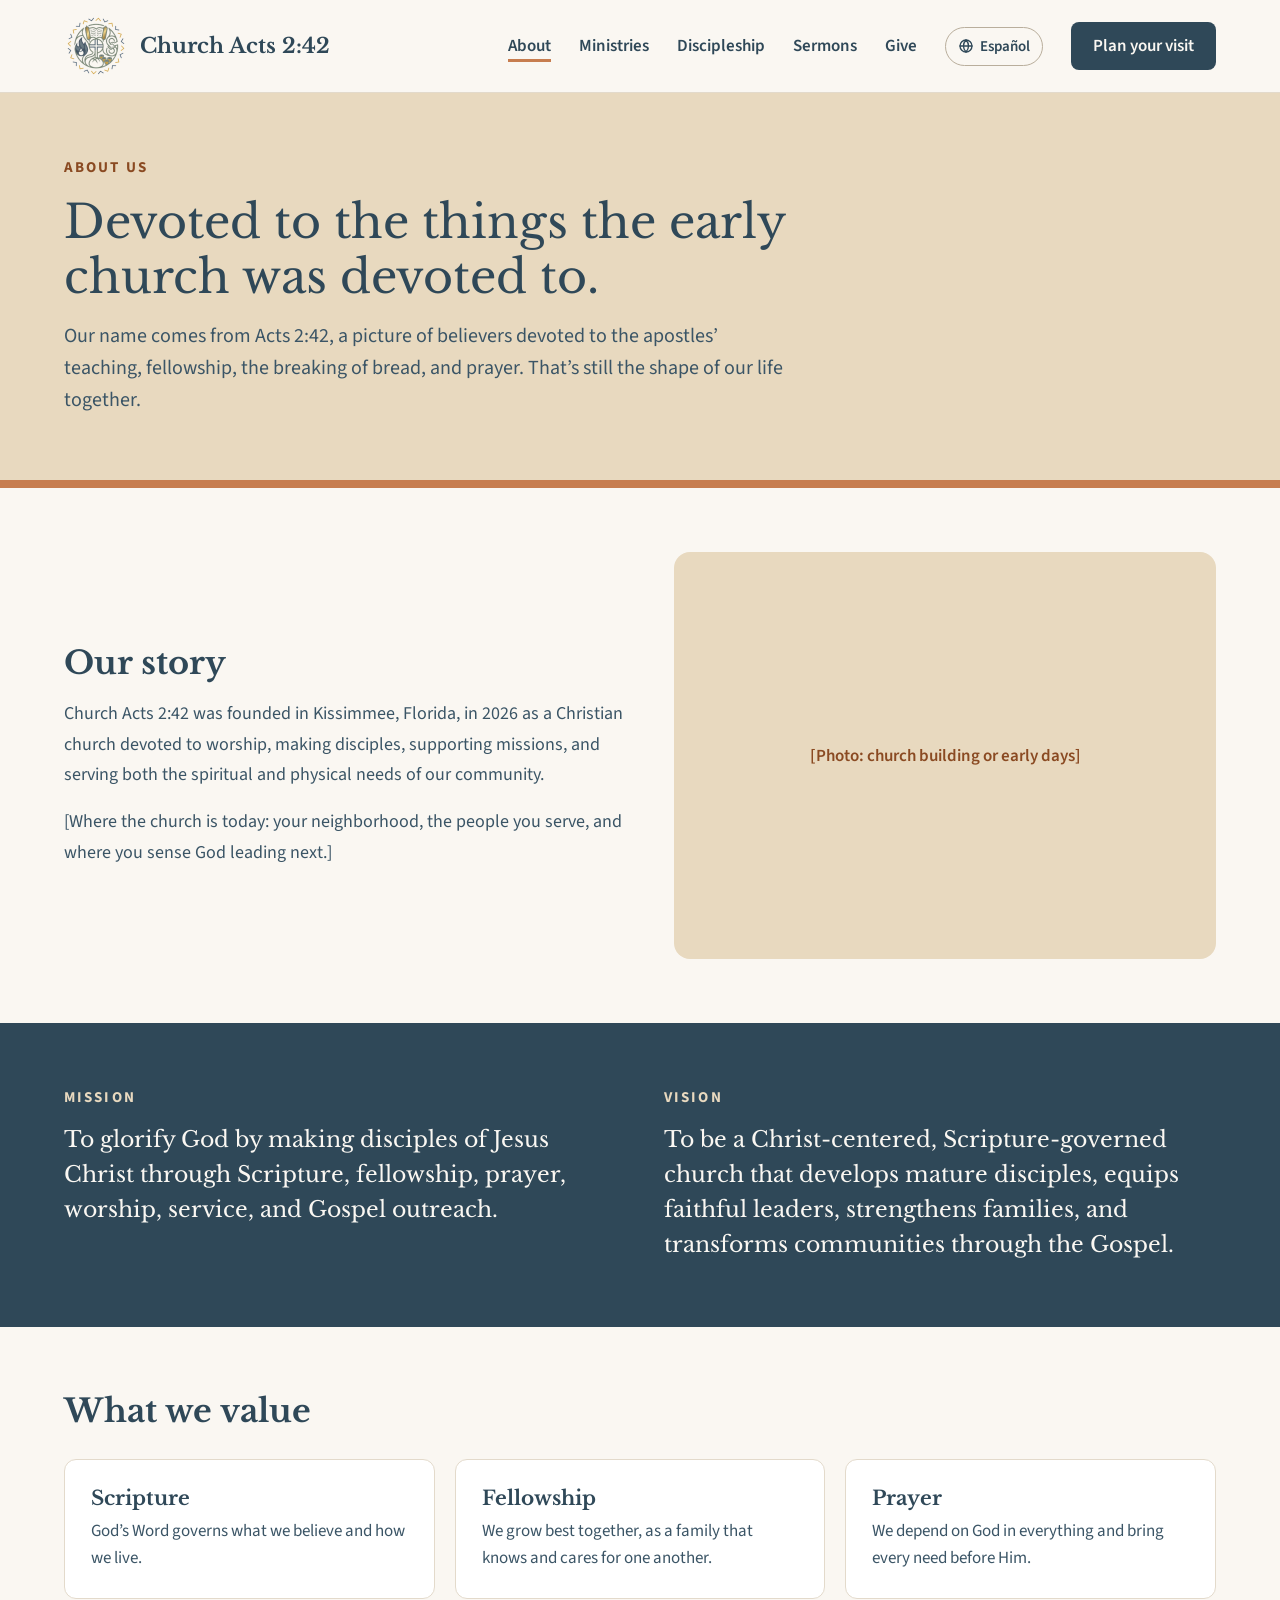
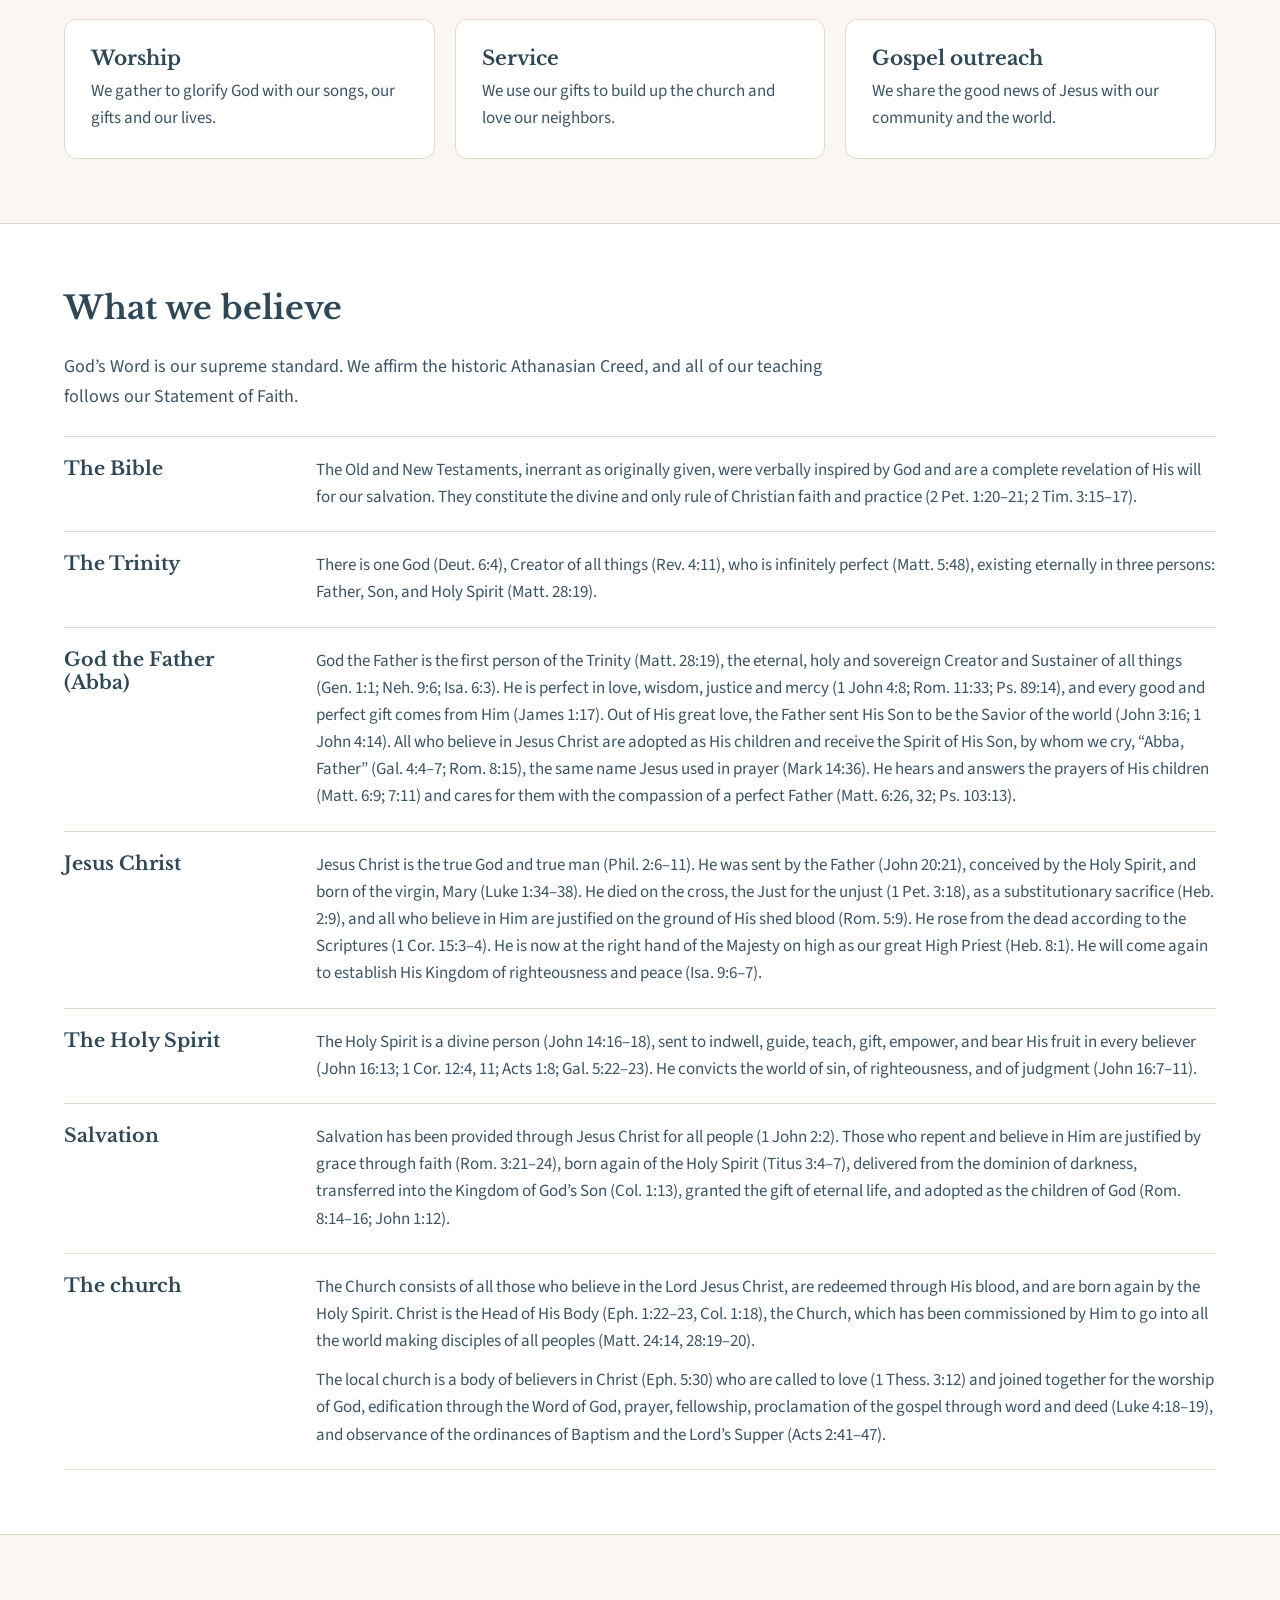
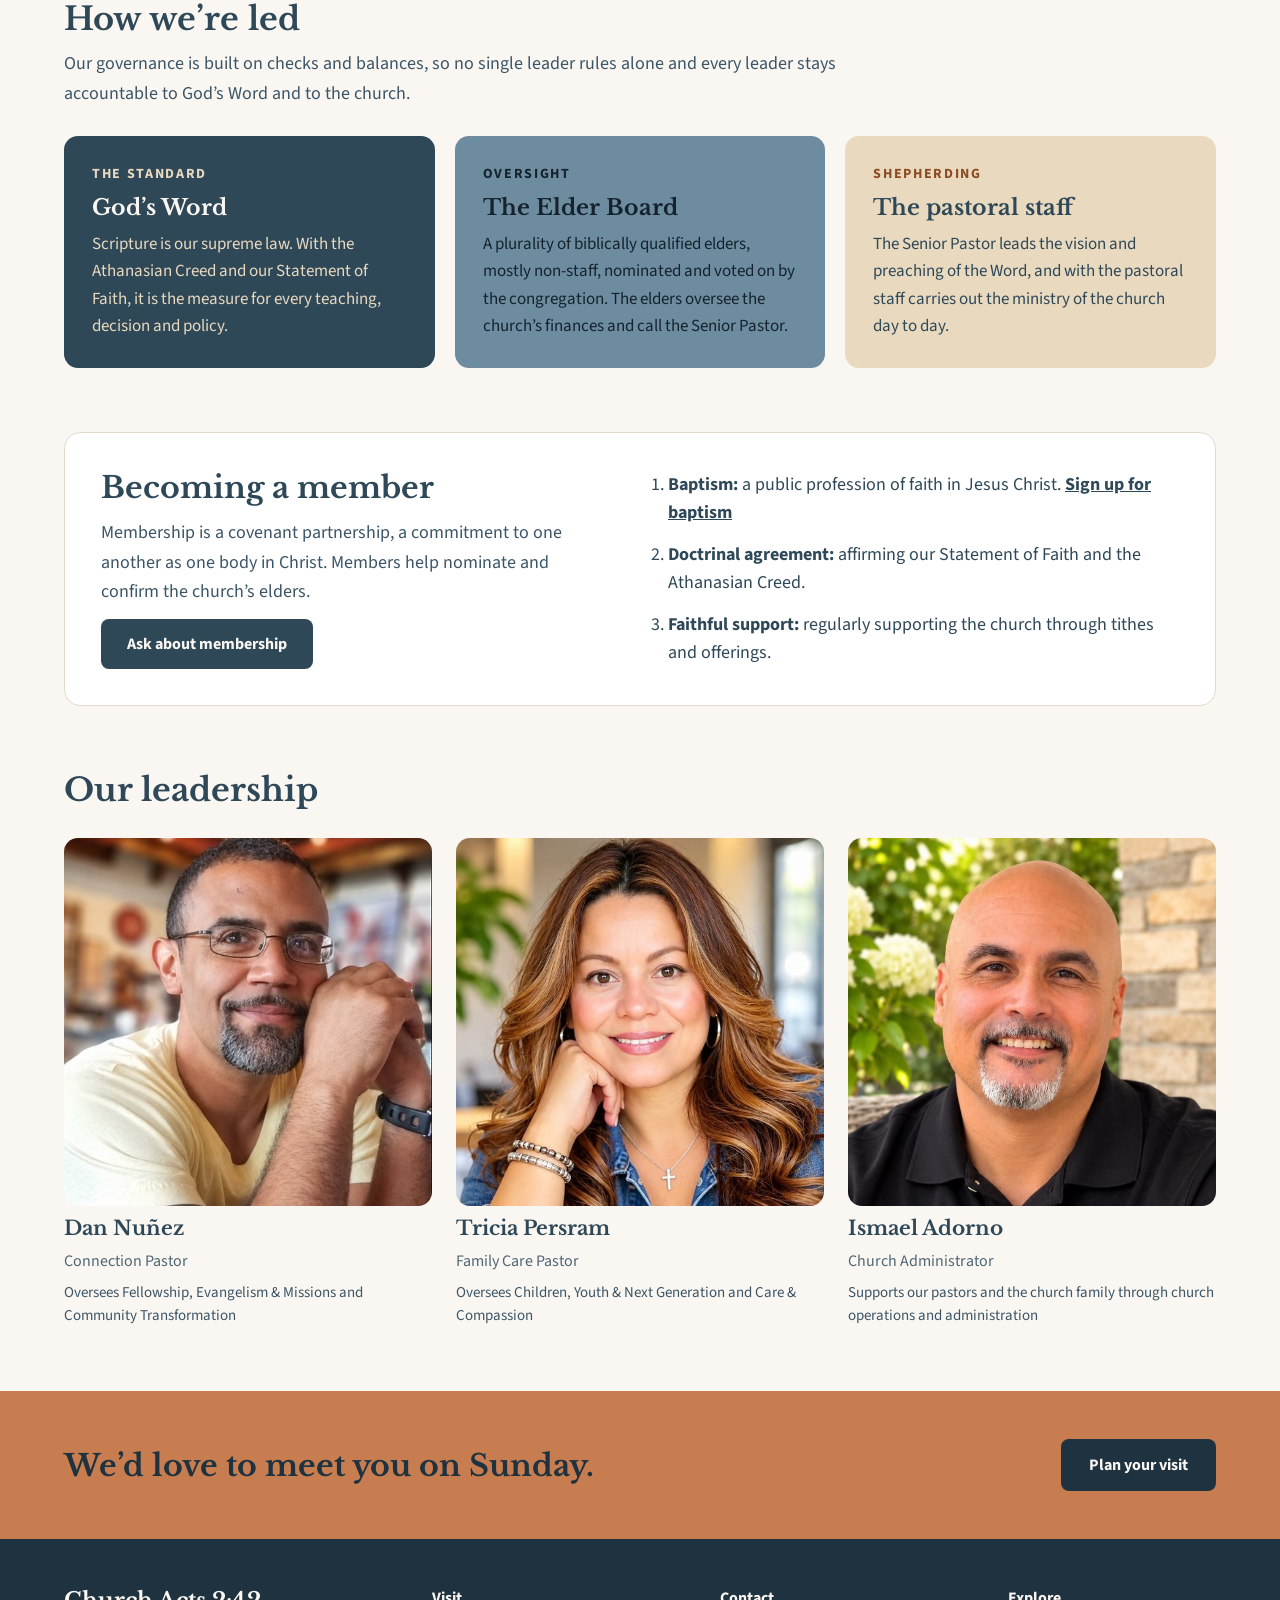
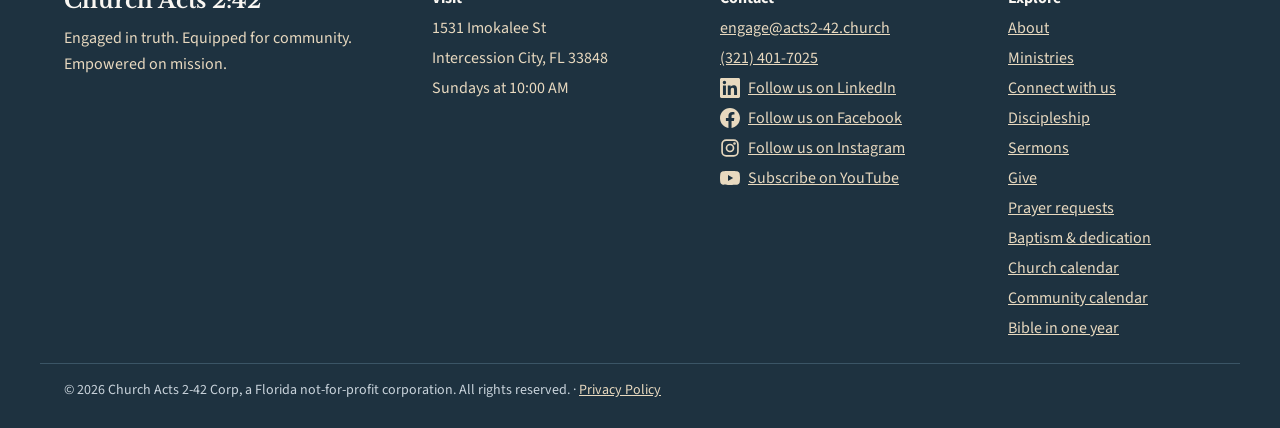
==== commit deeb8c26: "About: lower Ismael in his photo so his head isn't cut off Co-Authored-By: Claude Opus 5.5 <noreply@" ====
--- a/about.html
+++ b/about.html
@@ -141,7 +141,7 @@
     <div style="display: grid; grid-template-columns: repeat(auto-fit, minmax(260px, 1fr)); gap: 24px">
             <div style="display: flex; flex-direction: column; gap: 10px"><img src="assets/pastor-dan.jpg?v=3" alt="Pastor Dan Nuñez" width="600" height="600" loading="lazy" style="width: 100%; height: auto; aspect-ratio: 1 / 1; object-fit: cover; border-radius: 14px; display: block"><span style="font-family: 'Libre Baskerville', serif; font-size: 20px; font-weight: 700">Dan Nuñez</span><span style="font-size: 16px; color: #4F6676">Connection Pastor</span><span style="font-size: 15px; line-height: 1.5; color: #3B5566">Oversees Fellowship, Evangelism &amp; Missions and Community Transformation</span></div>
       <div style="display: flex; flex-direction: column; gap: 10px"><img src="assets/pastor-tricia.jpg?v=7" alt="Pastor Tricia Persram" width="600" height="600" loading="lazy" style="width: 100%; height: auto; aspect-ratio: 1 / 1; object-fit: cover; border-radius: 14px; display: block"><span style="font-family: 'Libre Baskerville', serif; font-size: 20px; font-weight: 700">Tricia Persram</span><span style="font-size: 16px; color: #4F6676">Family Care Pastor</span><span style="font-size: 15px; line-height: 1.5; color: #3B5566">Oversees Children, Youth &amp; Next Generation and Care &amp; Compassion</span></div>
-      <div style="display: flex; flex-direction: column; gap: 10px"><img src="assets/admin-ismael.jpg?v=6" alt="Ismael Adorno, Church Administrator" width="600" height="600" loading="lazy" style="width: 100%; height: auto; aspect-ratio: 1 / 1; object-fit: cover; border-radius: 14px; display: block"><span style="font-family: 'Libre Baskerville', serif; font-size: 20px; font-weight: 700">Ismael Adorno</span><span style="font-size: 16px; color: #4F6676">Church Administrator</span><span style="font-size: 15px; line-height: 1.5; color: #3B5566">Supports our pastors and the church family through church operations and administration</span></div>
+      <div style="display: flex; flex-direction: column; gap: 10px"><img src="assets/admin-ismael.jpg?v=7" alt="Ismael Adorno, Church Administrator" width="600" height="600" loading="lazy" style="width: 100%; height: auto; aspect-ratio: 1 / 1; object-fit: cover; border-radius: 14px; display: block"><span style="font-family: 'Libre Baskerville', serif; font-size: 20px; font-weight: 700">Ismael Adorno</span><span style="font-size: 16px; color: #4F6676">Church Administrator</span><span style="font-size: 15px; line-height: 1.5; color: #3B5566">Supports our pastors and the church family through church operations and administration</span></div>
     </div>
   </section>
 
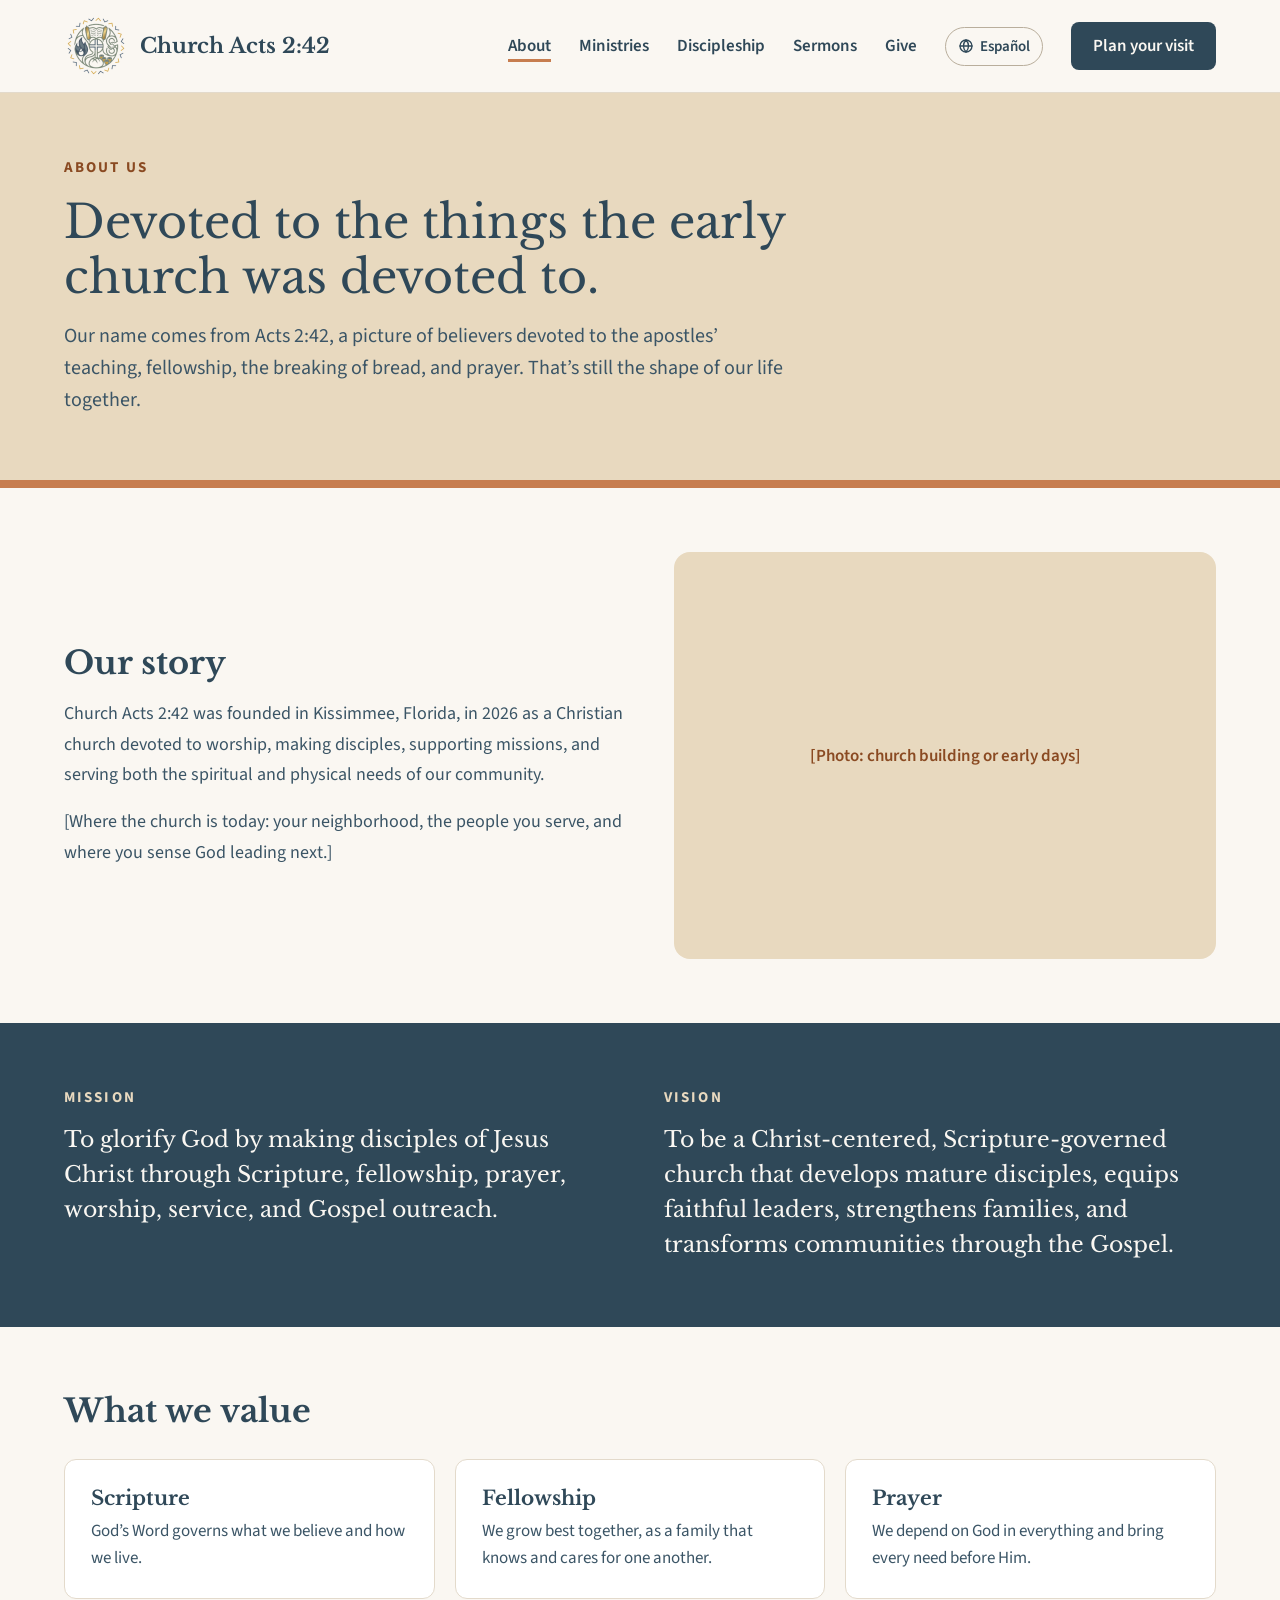
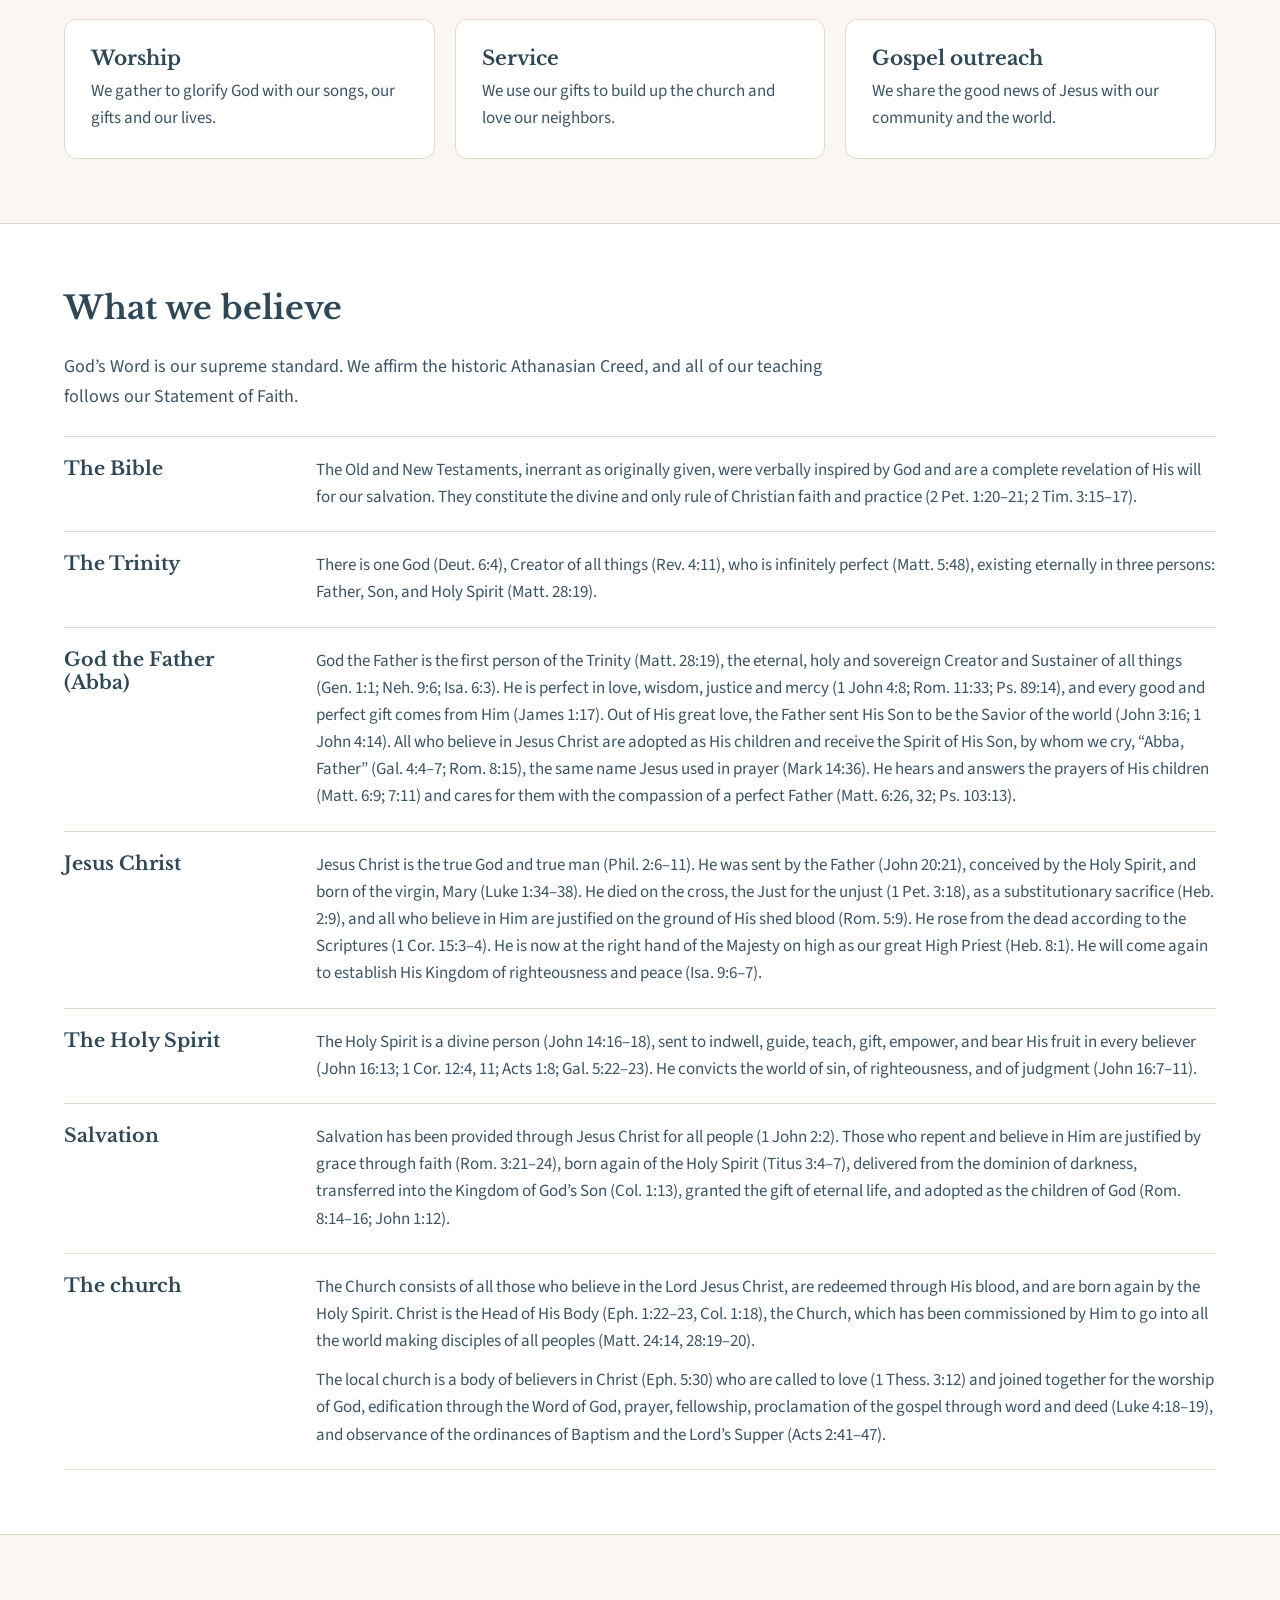
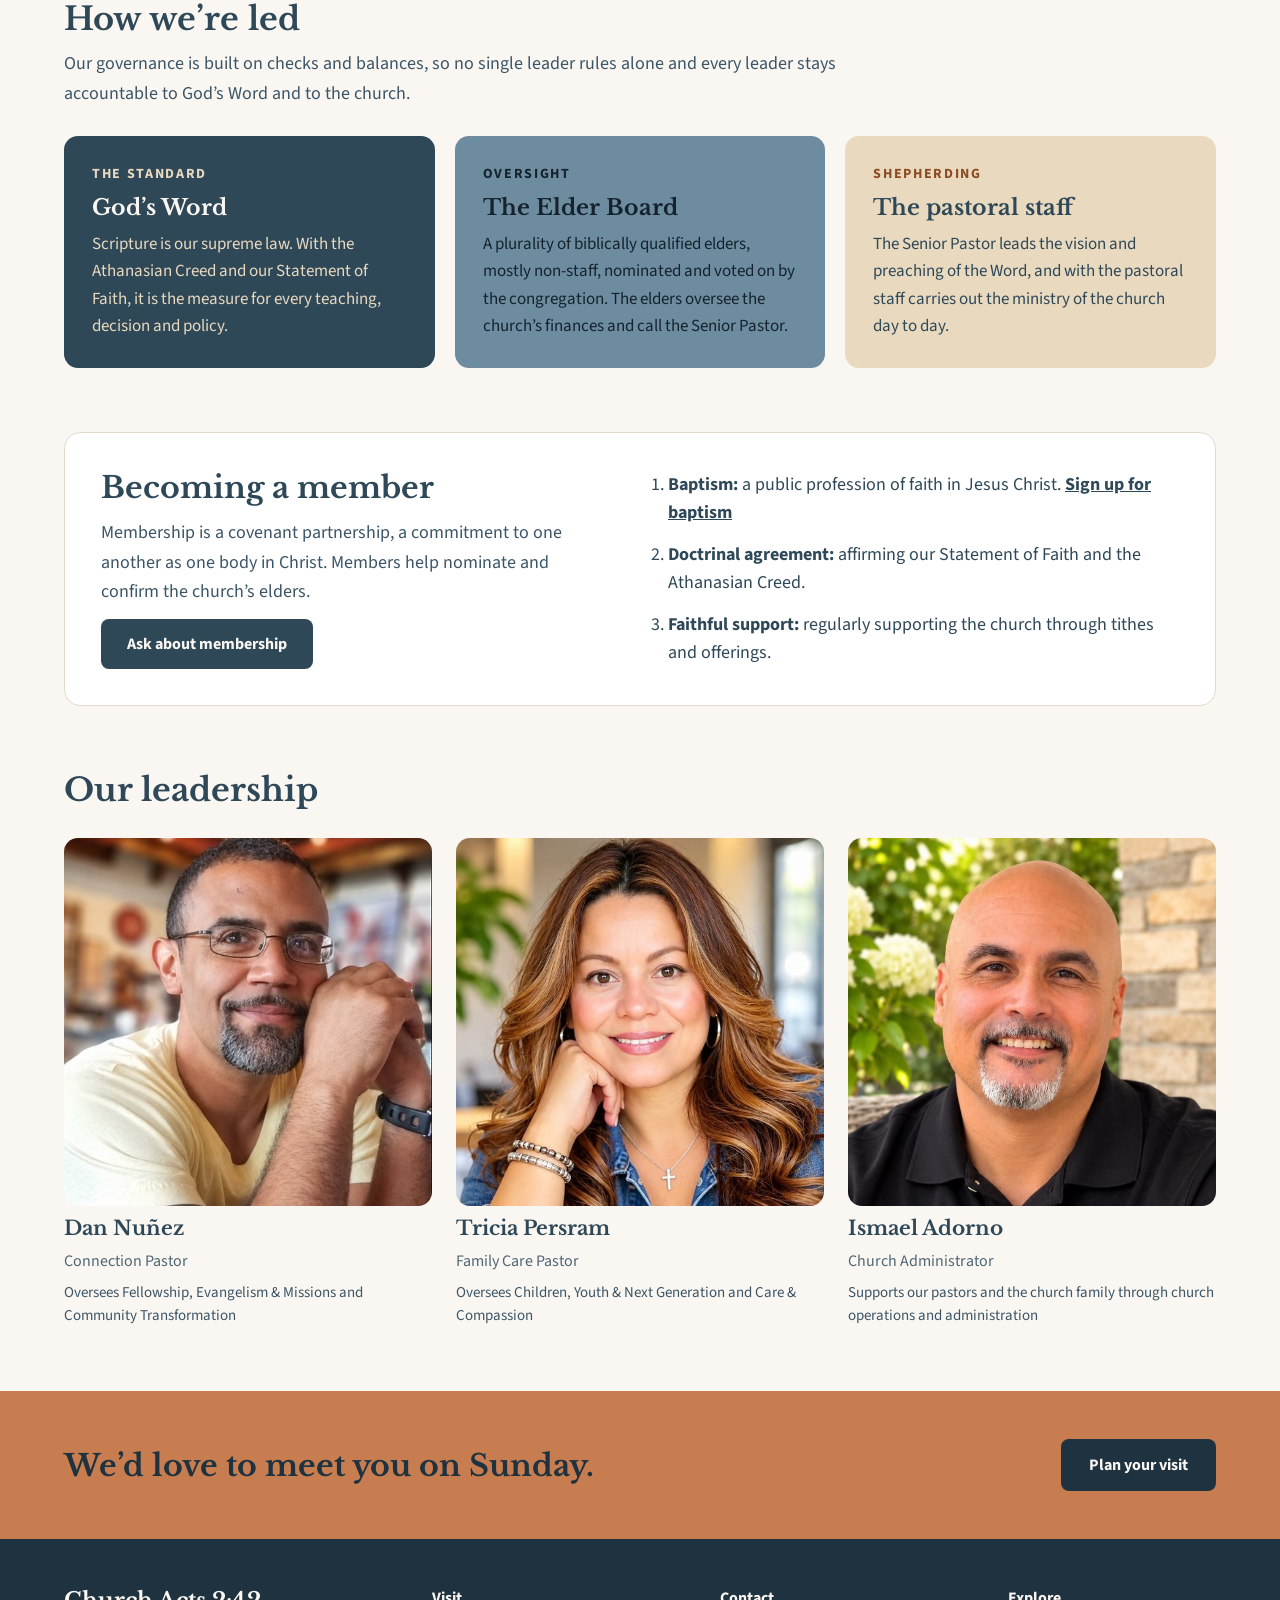
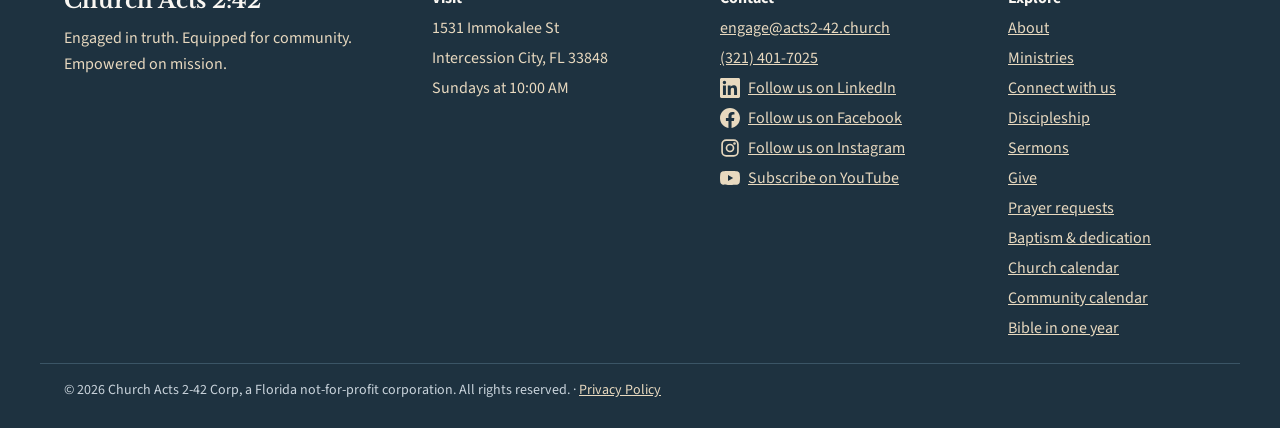
==== commit 096cc437: "Fix street spelling: Immokalee St (text and map links) Co-Authored-By: Claude Opus 5.5 <noreply@anth" ====
--- a/about.html
+++ b/about.html
@@ -4,10 +4,10 @@
 <meta charset="utf-8">
 <title>About | Church Acts 2:42</title>
 <meta name="viewport" content="width=device-width, initial-scale=1">
-<meta name="description" content="Church Acts 2:42 is a Christ-centered, Scripture-governed church in Intercession City, Florida. Join us Sundays at 10:00 AM at 1531 Imokalee St.">
+<meta name="description" content="Church Acts 2:42 is a Christ-centered, Scripture-governed church in Intercession City, Florida. Join us Sundays at 10:00 AM at 1531 Immokalee St.">
 <link rel="icon" type="image/png" href="assets/logo-icon.png">
 <meta property="og:title" content="Church Acts 2:42">
-<meta property="og:description" content="Church Acts 2:42 is a Christ-centered, Scripture-governed church in Intercession City, Florida. Join us Sundays at 10:00 AM at 1531 Imokalee St.">
+<meta property="og:description" content="Church Acts 2:42 is a Christ-centered, Scripture-governed church in Intercession City, Florida. Join us Sundays at 10:00 AM at 1531 Immokalee St.">
 <meta property="og:image" content="https://acts2-42.church/assets/logo.png">
 <link rel="stylesheet" href="https://fonts.googleapis.com/css2?family=Libre+Baskerville:ital,wght@0,400;0,700;1,400&amp;family=Source+Sans+3:wght@400;600;700&amp;display=swap">
 <style>
@@ -159,7 +159,7 @@
         <span style="font-size: 16px; line-height: 1.6">Engaged in truth. Equipped for community. Empowered on mission.</span>
       </div>
       <div style="flex: 1 1 200px; display: flex; flex-direction: column; gap: 8px; font-size: 16px">
-        <span style="font-weight: 700; color: #FAF7F2">Visit</span><span>1531 Imokalee St</span><span>Intercession City, FL 33848</span><span>Sundays at 10:00 AM</span>
+        <span style="font-weight: 700; color: #FAF7F2">Visit</span><span>1531 Immokalee St</span><span>Intercession City, FL 33848</span><span>Sundays at 10:00 AM</span>
       </div>
       <div style="flex: 1 1 200px; display: flex; flex-direction: column; gap: 8px; font-size: 16px">
         <span style="font-weight: 700; color: #FAF7F2">Contact</span><a href="mailto:engage@acts2-42.church" style="color: #E8D9BF">engage@acts2-42.church</a><a href="tel:+13214017025" style="color: #E8D9BF">(321) 401-7025</a><a href="https://www.linkedin.com/company/church-acts-2-42/" target="_blank" rel="noopener" style="display: inline-flex; align-items: center; gap: 8px; color: #E8D9BF"><svg aria-hidden="true" width="20" height="20" viewBox="0 0 24 24" fill="#E8D9BF"><path d="M20.45 20.45h-3.56v-5.57c0-1.33-.02-3.04-1.85-3.04-1.86 0-2.14 1.45-2.14 2.94v5.67H9.34V9h3.42v1.56h.05c.48-.9 1.64-1.85 3.37-1.85 3.6 0 4.27 2.37 4.27 5.46v6.28zM5.34 7.43a2.06 2.06 0 1 1 0-4.13 2.06 2.06 0 0 1 0 4.13zM7.12 20.45H3.56V9h3.56v11.45zM22.22 0H1.77C.79 0 0 .77 0 1.73v20.54C0 23.23.79 24 1.77 24h20.45c.98 0 1.78-.77 1.78-1.73V1.73C24 .77 23.2 0 22.22 0z"/></svg>Follow us on LinkedIn</a><a href="https://www.facebook.com/profile.php?id=61595333942653" target="_blank" rel="noopener" style="display: inline-flex; align-items: center; gap: 8px; color: #E8D9BF"><svg aria-hidden="true" width="20" height="20" viewBox="0 0 24 24" fill="#E8D9BF"><path d="M24 12.07C24 5.41 18.63 0 12 0S0 5.4 0 12.07C0 18.1 4.39 23.1 10.13 24v-8.44H7.08v-3.49h3.04V9.41c0-3.02 1.8-4.7 4.54-4.7 1.31 0 2.68.24 2.68.24v2.97h-1.5c-1.5 0-1.96.93-1.96 1.89v2.26h3.32l-.53 3.5h-2.8V24C19.62 23.1 24 18.1 24 12.07z"/></svg>Follow us on Facebook</a><a href="https://www.instagram.com/churchactz242/" target="_blank" rel="noopener" style="display: inline-flex; align-items: center; gap: 8px; color: #E8D9BF"><svg aria-hidden="true" width="20" height="20" viewBox="0 0 24 24" fill="none" stroke="#E8D9BF" stroke-width="2" stroke-linecap="round" stroke-linejoin="round"><rect x="2.5" y="2.5" width="19" height="19" rx="5"/><circle cx="12" cy="12" r="4.2"/><circle cx="17.4" cy="6.6" r="0.6" fill="#E8D9BF"/></svg>Follow us on Instagram</a><a href="https://www.youtube.com/@Acts2-42.church" target="_blank" rel="noopener" style="display: inline-flex; align-items: center; gap: 8px; color: #E8D9BF"><svg aria-hidden="true" width="20" height="20" viewBox="0 0 24 24" fill="#E8D9BF"><path d="M23.5 6.2a3 3 0 0 0-2.1-2.1C19.5 3.6 12 3.6 12 3.6s-7.5 0-9.4.5A3 3 0 0 0 .5 6.2 31 31 0 0 0 0 12a31 31 0 0 0 .5 5.8 3 3 0 0 0 2.1 2.1c1.9.5 9.4.5 9.4.5s7.5 0 9.4-.5a3 3 0 0 0 2.1-2.1A31 31 0 0 0 24 12a31 31 0 0 0-.5-5.8zM9.6 15.6V8.4l6.2 3.6-6.2 3.6z"/></svg>Subscribe on YouTube</a>
